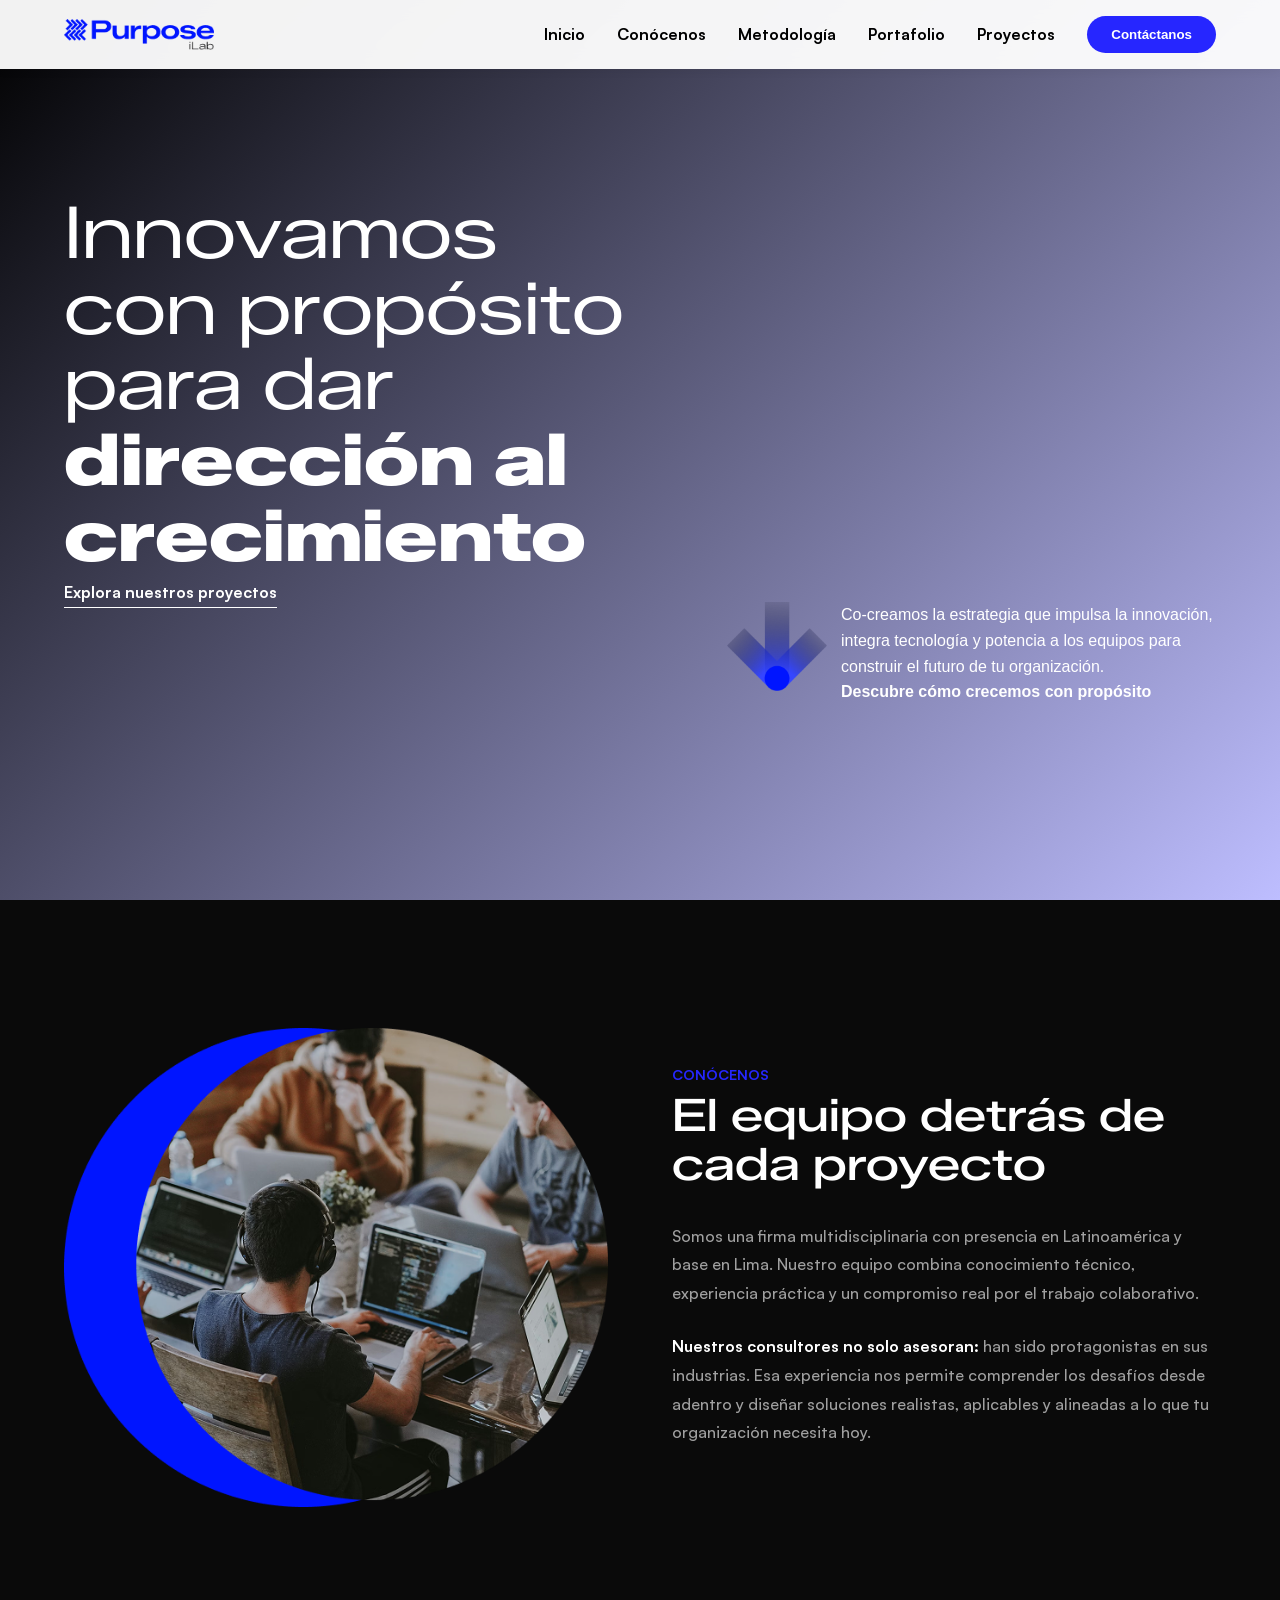
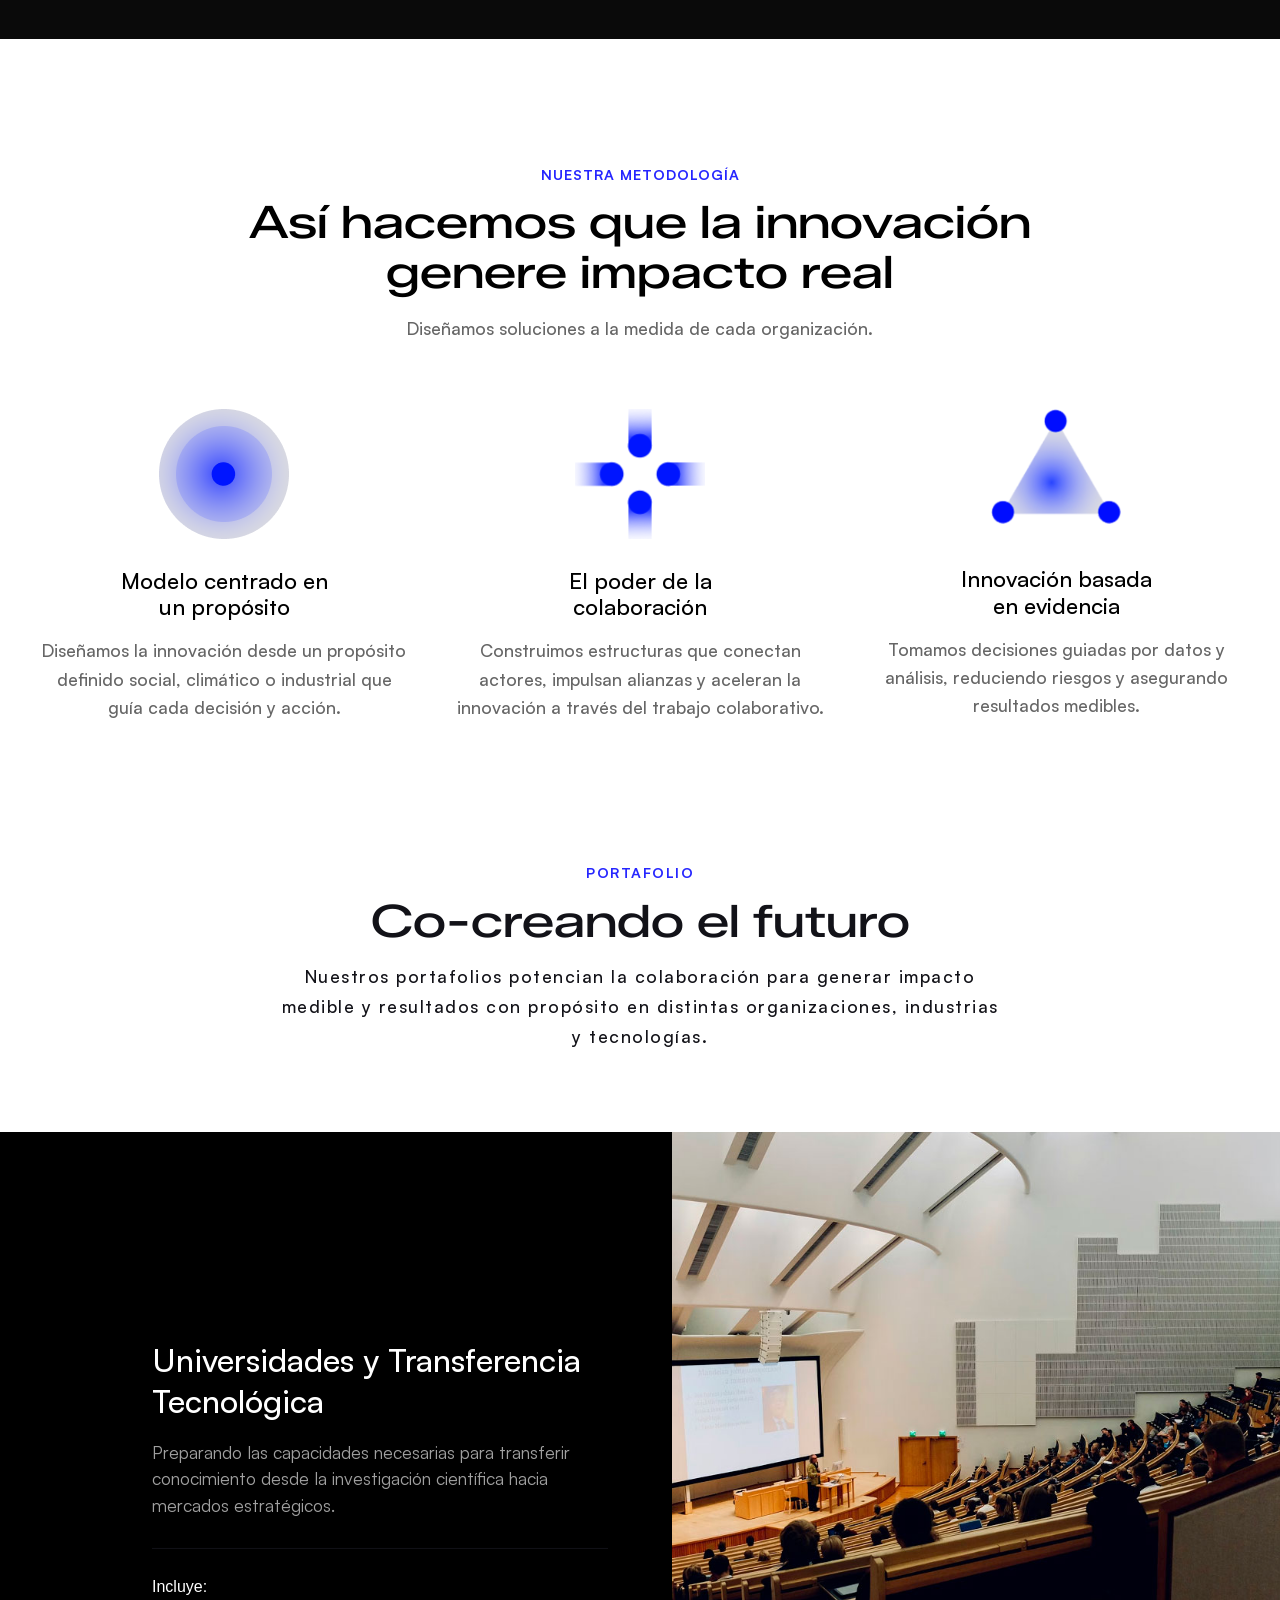
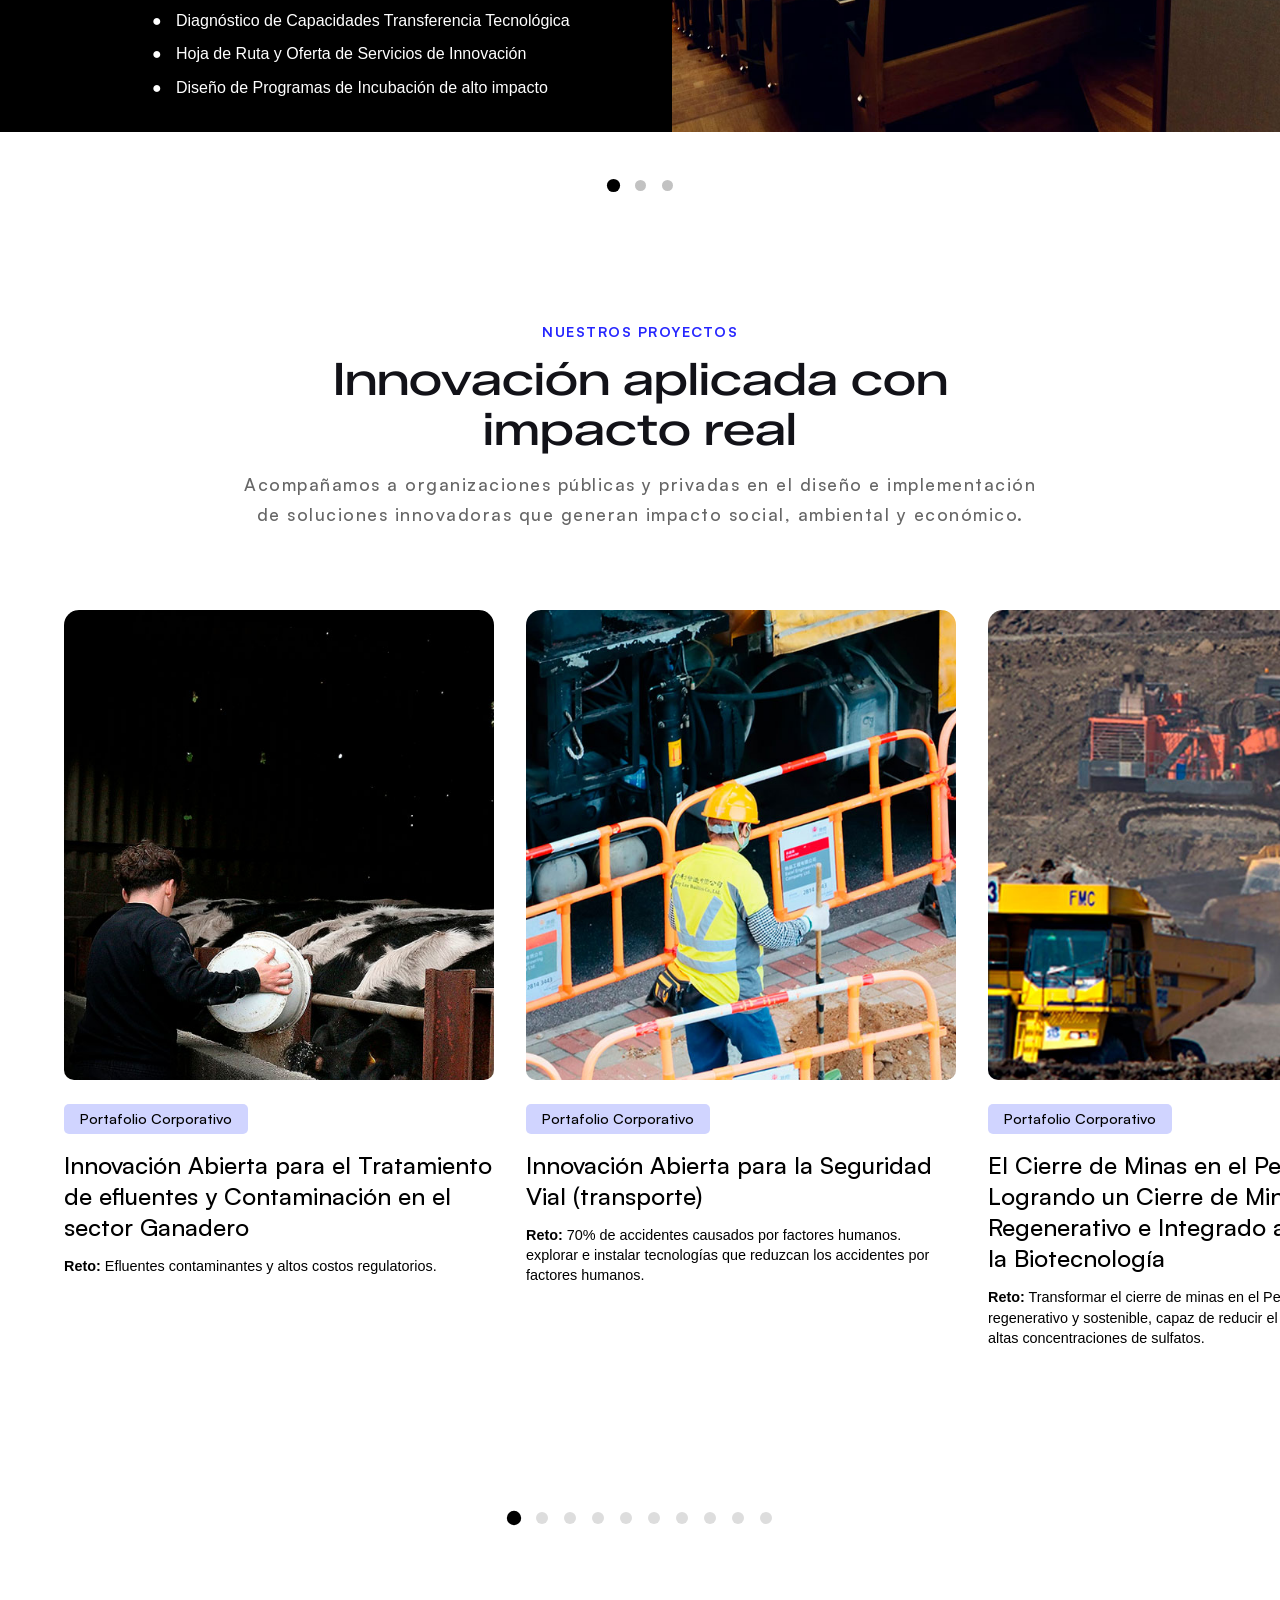
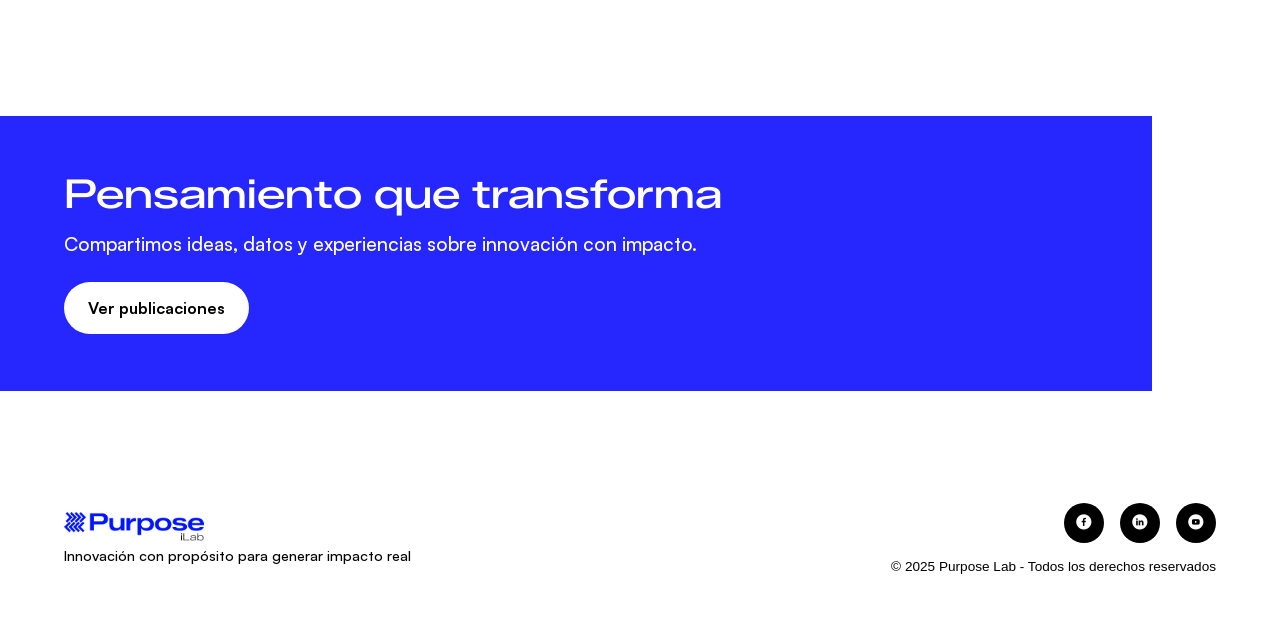
==== index.html @ 2600cd54 "update móvil" ====
<!DOCTYPE html>
<html lang="es">
<head>
    <meta charset="UTF-8">
    <meta name="viewport" content="width=device-width, initial-scale=1.0">
    <title>Purpose - Innovación con propósito</title>
    <link rel="stylesheet" href="./css/style.css?v5">
</head>
<body>
    <!-- HEADER -->
    <header>
        <nav>
            <a href="#inicio" class="logo">
                <img src="./img/logo.png" alt="" width="100%">
            </a>
            <ul class="nav-links">
                <li><a href="#inicio">Inicio</a></li>
                <li><a href="#conocenos">Conócenos</a></li>
                <li><a href="#metodologia">Metodología</a></li>
                <li><a href="#portafolio">Portafolio</a></li>
                <li><a href="#proyectos">Proyectos</a></li>
                <li><button class="btn-contact" onclick="document.getElementById('contactanos').scrollIntoView({behavior: 'smooth'})">Contáctanos</button></li>
            </ul>
            <button class="mobile-menu-btn">☰</button>
        </nav>
    </header>

    <!-- HERO SECTION -->
    <section id="inicio">
        <video class="video-background" autoplay muted loop playsinline>
            <source src="./video/video-portada.mp4?v2" type="video/mp4">
        </video>
        <div class="video-overlay"></div>
        <div class="hero-content">
            <div class="box-titulo">
                <h1>
                    Innovamos <br> con propósito para dar
                    <strong>dirección al crecimiento</strong>                    
                </h1>
                <a href="#proyectos">Explora nuestros proyectos</a>                
            </div>
            <div class="box-bajada">
                <img src="./img/flecha-header.png" alt="" width="100%">
                <p>
                    Co-creamos la estrategia que impulsa la innovación, integra tecnología y potencia a los equipos para construir el futuro de tu organización. <b>Descubre cómo crecemos con propósito</b>
                </p>
            </div>
        </div>
    </section>

    <!-- CONOCENOS -->
    <section id="conocenos">
        <div class="section-content">
            <div class="team-section">
                <div class="team-image">
                    <img src="./img/bg-conocenos.png" alt="" width="100%">
                </div>
                <div class="team-text">
                    <h6>conócenos</h6>
                    <h2>El equipo detrás de cada proyecto</h2>
                    <p>
                        Somos una firma multidisciplinaria con presencia en Latinoamérica y base en Lima. Nuestro equipo combina conocimiento técnico, experiencia práctica y un compromiso real por el trabajo colaborativo.
                    </p>
                    <p>
                        <span>Nuestros consultores no solo asesoran:</span> han sido protagonistas en sus industrias. Esa experiencia nos permite comprender los desafíos desde adentro y diseñar soluciones realistas, aplicables y alineadas a lo que tu organización necesita hoy.
                    </p>
                </div>
            </div>
        </div>
    </section>

    <!-- METODOLOGIA -->
    <section id="metodologia">
        <div class="section-content">
            <div class="metodologia-header">
                <p>NUESTRA METODOLOGÍA</p>
                <h2>Así hacemos que la innovación<br>genere impacto real</h2>
                <p class="bajada" style="color: #666; max-width: 600px; margin: 1rem auto;">
                    Diseñamos soluciones a la medida de cada organización.
                </p>
            </div>
            <div class="metodologia-grid">
                <div class="metodologia-card">
                    <img src="./img/bg-metodologia-1.png" alt="" width="100%">
                    <h3>Modelo centrado en<br>un propósito</h3>
                    <p>Diseñamos la innovación desde un propósito definido social, climático o industrial que guía cada decisión y acción.</p>
                </div>
                <div class="metodologia-card">
                    <img src="./img/bg-metodologia-2.png" alt="" width="100%">
                    <h3>El poder de la<br>colaboración</h3>
                    <p>Construimos estructuras que conectan actores, impulsan alianzas y aceleran la innovación a través del trabajo colaborativo.</p>
                </div>
                <div class="metodologia-card">
                    <img src="./img/bg-metodologia-3.png?v2" alt="" width="100%" style="margin-bottom: 37px;">
                    <h3>Innovación basada<br>en evidencia</h3>
                    <p>Tomamos decisiones guiadas por datos y análisis, reduciendo riesgos y asegurando resultados medibles.</p>
                </div>
            </div>
        </div>
    </section>

    <!-- PORTAFOLIO -->
    <section id="portafolio">
        <div class="portafolio-header">
                <p>PORTAFOLIO</p>
                <h2>Co-creando el futuro</h2>
                <p style="max-width: 730px; margin: 1rem auto;" class="bajada-portafolio">
                    Nuestros portafolios potencian la colaboración para generar impacto medible y resultados con propósito en distintas organizaciones, industrias y tecnologías.
                </p>
            </div>
        <div class="section-content section-content-portafolio">            
            <div class="slider-container">
                <div class="slider-wrapper" id="portfolioSlider">
                    <!-- Slides will be generated by JavaScript -->
                </div>                
            </div>            
        </div>
        <div class="portfolio-bullets" id="portfolioBullets">
            <!-- Bullets will be generated by JavaScript -->
        </div>
    </section>

    <!-- PROYECTOS -->
    <section id="proyectos">
        <div class="section-content">
            <div class="proyectos-header">
                <p>NUESTROS PROYECTOS</p>
                <h2>Innovación aplicada con<br>impacto real</h2>
                <p style="color: #666; max-width: 800px; margin: 1rem auto;" class="bajada-proyectos">
                    Acompañamos a organizaciones públicas y privadas en el diseño e implementación de soluciones innovadoras que generan impacto social, ambiental y económico.
                </p>
            </div>
            <div class="proyectos-scroll-container">
                <div class="proyectos-wrapper" id="proyectosWrapper">
                    <div class="proyectos-track" id="proyectosTrack">
                        <!-- Projects will be generated by JavaScript -->
                    </div>
                </div>
                <div class="scroll-bullets" id="proyectosBullets">
                    <!-- Bullets will be generated by JavaScript -->
                </div>
            </div>
        </div>
    </section>

    <!-- PROJECT DETAIL -->
    <div class="project-detail" id="projectDetail">
        <header>
            <nav>
                <a href="#inicio" class="logo">
                    <img src="./img/logo.png" alt="" width="100%">
                </a>
                <ul class="nav-links">
                    <li><a href="#inicio">Inicio</a></li>
                    <li><a href="#conocenos">Conócenos</a></li>
                    <li><a href="#metodologia">Metodología</a></li>
                    <li><a href="#portafolio">Portafolio</a></li>
                    <li><a href="#proyectos">Proyectos</a></li>
                    <li><button class="btn-contact" onclick="document.getElementById('contactanos').scrollIntoView({behavior: 'smooth'})">Contáctanos</button></li>
                </ul>
                <button class="mobile-menu-btn">☰</button>
            </nav>
        </header>
        <button class="close-detail" onclick="closeProjectDetail()">×</button>
        <div class="project-detail-header"></div>
        <div class="project-detail-content">
            <div class="project-sidebar" id="projectSidebar">
                <!-- Sidebar content will be injected -->
            </div>
            <div class="project-main" id="projectMain">
                <!-- Main content will be injected -->
            </div>
        </div>
        <div class="related-projects">
            <div class="section-content">
                <h2>Explora más proyectos</h2>
                <div class="related-grid" id="relatedGrid">
                    <!-- Related projects will be generated -->
                </div>
            </div>
        </div>
        <section id="contactanos">
            <div class="cta-content">
                <div class="cta-text">
                    <h2>Pensamiento que transforma</h2>
                    <p>Compartimos ideas, datos y experiencias sobre innovación con impacto.</p>
                    <button class="btn-cta"><a href="https://medium.com/" target="_blank">Ver publicaciones</a></button>
                </div>
                <video src="./video/video-footer.mp4" width="100%" height="100%" autoplay muted loop></video>
            </div>
        </section>
        <footer>
            <div class="footer-content">
                <div>
                    <div class="footer-logo">
                        <img src="./img/logo.png" alt="" width="100%">
                    </div>
                    <p class="footer-text">Innovación con propósito para generar impacto real</p>
                </div>
                <div class="box-redes-footer">
                    <div class="social-links">
                        <div class="social-icon" id="facebook">f</div>
                        <div class="social-icon" id="linkedin">i</div>
                        <div class="social-icon" id="youtube">y</div>
                    </div>      
                    <p>
                        © 2025 Purpose Lab - Todos los derechos reservados
                    </p>
                </div>            
            </div>
        </footer>
    </div>

    <!-- CTA -->
    <section id="contactanos">
        <div class="cta-content">
            <div class="cta-text">
                <h2>Pensamiento que transforma</h2>
                <p>Compartimos ideas, datos y experiencias sobre innovación con impacto.</p>
                <button class="btn-cta"><a href="https://medium.com/" target="_blank">Ver publicaciones</a></button>
            </div>
            <video src="./video/video-footer.mp4" width="100%" height="100%" autoplay muted loop></video>
        </div>
    </section>

    <!-- FOOTER -->
    <footer>
        <div class="footer-content">
            <div>
                <div class="footer-logo">
                    <img src="./img/logo.png" alt="" width="100%">
                </div>
                <p class="footer-text">Innovación con propósito para generar impacto real</p>
            </div>
            <div class="box-redes-footer">
                <div class="social-links">
                    <div class="social-icon" id="facebook">f</div>
                    <div class="social-icon" id="linkedin">i</div>
                    <div class="social-icon" id="youtube">y</div>
                </div>      
                <p>
                    © 2025 Purpose Lab - Todos los derechos reservados
                </p>
            </div>            
        </div>
    </footer>

    <script src="js/main.js?v4"></script>
</body>
</html>
---- css/style.css ----
* {
            margin: 0;
            padding: 0;
            box-sizing: border-box;
            font-display: swap;
            font-style: normal;
            -webkit-font-smoothing: antialiased;
            -moz-osx-font-smoothing: grayscale;
        }

        :root {
            --primary-blue: #2626FF;
            --dark-bg: #0a0a0a;
            --text-white: #ffffff;
            --text-gray: #a0a0a0;
        }

@font-face {
    font-family: 'Icons Social Media 8';
    src: url('../fonts/IconsSocialMedia8.woff2') format('woff2'),
        url('../fonts/IconsSocialMedia8.woff') format('woff');
}

@font-face {
    font-family: 'Zalando Sans Expanded Regular';
    src: url('../fonts/ZalandoSansExpanded-Regular.woff2') format('woff2'),
        url('../fonts/ZalandoSansExpanded-Regular.woff') format('woff');
    font-weight: normal;
}

@font-face {
    font-family: 'Zalando Sans Expanded Medium';
    src: url('../fonts/ZalandoSansExpanded-Medium.woff2') format('woff2'),
        url('../fonts/ZalandoSansExpanded-Medium.woff') format('woff');
    font-weight: 500;
}

@font-face {
    font-family: 'Zalando Sans Expanded Black';
    src: url('../fonts/ZalandoSansExpanded-Black.woff2') format('woff2'),
        url('../fonts/ZalandoSansExpanded-Black.woff') format('woff');
    font-weight: 900;
    font-style: normal;
}

@font-face {
    font-family: 'Satoshi Regular';
    src: url('../fonts/Satoshi-Regular.woff2') format('woff2'),
        url('../fonts/Satoshi-Regular.woff') format('woff');
}

@font-face {
    font-family: 'Satoshi Medium';
    src: url('../fonts/Satoshi-Medium.woff2') format('woff2'),
        url('../fonts/Satoshi-Medium.woff') format('woff');
    font-weight: 500;
}

@font-face {
    font-family: 'Satoshi Bold';
    src: url('../fonts/Satoshi-Bold.woff2') format('woff2'),
        url('../fonts/Satoshi-Bold.woff') format('woff');
    font-weight: bold;
}

        body {
            font-family: -apple-system, BlinkMacSystemFont, 'Segoe UI', Roboto, Oxygen, Ubuntu, Cantarell, sans-serif;
            color: var(--text-white);
            overflow-x: hidden;
        }

        /* HEADER */
        header {
            position: fixed;
            top: 0;
            left: 0;
            right: 0;
            z-index: 1000;
            background: rgba(255, 255, 255, 0.95);
            backdrop-filter: blur(10px);
            padding: 1rem 5%;
            box-shadow: 0 2px 10px rgba(0,0,0,0.05);
        }

        nav {
            display: flex;
            justify-content: space-between;
            align-items: center;
            max-width: 1400px;
            margin: 0 auto;
        }

        .logo {
            display: flex;
            align-items: center;
            gap: 8px;
            font-size: 1.3rem;
            font-weight: 700;
            color: #000;
            text-decoration: none;
        }
            .logo img{
                max-width: 150px;
            }

        .logo-icon {
            width: 24px;
            height: 24px;
            background: var(--primary-blue);
            border-radius: 4px;
        }

        .nav-links {
            display: flex;
            gap: 2rem;
            list-style: none;
            align-items: center;
        }

        .nav-links a {
            color: #000;
            text-decoration: none;
            font: 1rem/1.2 'Satoshi Bold';
            transition: color 0.3s;
            cursor: pointer;
        }

        .nav-links a:hover {
            color: var(--primary-blue);
        }

        .btn-contact {
            background: var(--primary-blue);
            color: white;
            padding: 0.7rem 1.5rem;
            border-radius: 25px;
            border: none;
            font-weight: 600;
            cursor: pointer;
            transition: transform 0.2s;
        }

        .btn-contact:hover {
            transform: translateY(-2px);
        }

        /* HERO SECTION */
        #inicio {
            position: relative;
            height: 100vh;
            display: flex;
            align-items: center;
            justify-content: center;
            overflow: hidden;
        }

        .video-background {
            position: absolute;
            top: 0;
            left: 0;
            width: 100%;
            height: 100%;
            object-fit: cover;
            z-index: -1;
        }

        .video-overlay {
            position: absolute;
            top: 0;
            left: 0;
            width: 100%;
            height: 100%;
            background: linear-gradient(135deg, rgb(0 0 0) 0%, rgba(38, 38, 255, 0.3) 100%);
            z-index: 0;
        }

        .hero-content {
            box-sizing: border-box;
            position: relative;
            z-index: 1;
            max-width: 1400px;
            padding: 0;
            width: 100%;
        }

        .box-titulo{
            max-width: 700px;
        }

            .hero-content h1 {
                margin-bottom: 10px;
                font: 4.5rem/1.05 'Zalando Sans Expanded Regular';
            }
                .hero-content h1 strong{
                    display: block;
                    font-family: 'Zalando Sans Expanded Black';
                }
            .box-titulo a{
                border-bottom: 1px solid #fff;
                color: #fff;
                font: 1rem/1.2 'Satoshi Bold';
                padding-bottom: 5px;
                text-decoration: none;
            }
        .box-bajada{
            float: right;
            max-width: 500px;
            padding-top: 150px;
        }
            .box-bajada img{
                display: inline-block;
                margin: 0 10px;
                max-width: 100px;
                vertical-align: top;
            }
            .box-bajada p{
                display: inline-block;
                font-size: 1rem;
                max-width: 375px;
                line-height: 1.6;
                vertical-align: top;
            }
                .box-bajada p b{
                    display: block;
                    font-weight: 600;
                }

        .hero-content h1 strong {
            font-weight: 700;
        }

        .hero-subtitle {
            font-size: 1.1rem;
            color: rgba(255,255,255,0.9);
            max-width: 600px;
            line-height: 1.6;
        }

        /* CONOCENOS SECTION */
        #conocenos {
            background: var(--dark-bg);
            padding: 8rem 5%;
        }

        .section-content {
            max-width: 1200px;
            margin: 0 auto;
        }

        .team-section {
            display: grid;
            grid-template-columns: 1fr 1fr;
            gap: 4rem;
            align-items: center;
        }

        .team-image {
            position: relative;
        }

        .team-image img {
            width: 100%;
            border-radius: 20px;
            position: relative;
            z-index: 1;
        }

        .blue-circle {
            position: absolute;
            width: 200px;
            height: 200px;
            background: var(--primary-blue);
            border-radius: 50%;
            left: -50px;
            top: 50%;
            transform: translateY(-50%);
            z-index: 0;
        }

        .team-text h2 {
            font: 2.8rem/1.1 'Zalando Sans Expanded Medium';
            margin-bottom: 2rem;
        }

        .team-text p {
            color: var(--text-gray);
            font: 1rem/1.8 'Satoshi Medium';
            margin-bottom: 1.5rem;
        }

            .team-text p span{
                color: #fff;
                font-family: 'Satoshi Bold';
            }

        .team-text h6 {
            color: #2627ff;
            font: .9rem/1.1 'Satoshi Bold';
            margin-bottom: 0.5rem;
            text-transform: uppercase;
        }

        /* METODOLOGIA SECTION */
        #metodologia {
            background: #fff;
            padding: 8rem 0rem 9rem;
            color: #000;
        }

        .metodologia-header {
            text-align: center;
            margin-bottom: 4rem;
        }

        .metodologia-header p {
            font: .9rem/1.1 'Satoshi Bold';
            color: var(--primary-blue);
            margin-bottom: 1rem;
            letter-spacing: 1px;
        }

        .metodologia-header p.bajada{
            font: 1.1rem/1.8 'Satoshi Medium';
            letter-spacing: normal;
        }

        .metodologia-header h2 {
            font: 2.8rem/1.1 'Zalando Sans Expanded Medium';
            margin-bottom: 1rem;
        }

        .metodologia-grid {
            display: grid;
            grid-template-columns: repeat(3, 1fr);
            gap: 3rem;
            max-width: 1200px;
            margin: 0 auto;
        }

        .metodologia-card {
            text-align: center;
        }

        .metodologia-card img {
            max-width: 130px;
            margin: 0 auto 1.5rem;
        }

        .metodologia-icon {
            width: 80px;
            height: 80px;
            margin: 0 auto 1.5rem;
            background: var(--primary-blue);
            border-radius: 50%;
            display: flex;
            align-items: center;
            justify-content: center;
            opacity: 0.2;
        }

        .metodologia-card h3 {
            font: 1.4rem/1.2 'Satoshi Medium';
            margin-bottom: 1rem;
        }

        .metodologia-card p {
            color: #666;
            font: 1.1rem/1.6 'Satoshi Medium';
        }

        /* PORTAFOLIO SECTION */
        #portafolio {            
            padding: 0;
            padding-bottom: 5px;
            overflow: hidden;
        }

        .portafolio-header {
            background: #fff;
            text-align: center;
            padding-bottom: 4rem;
        }

        .portafolio-header p {
            font: .9rem / 1.1 'Satoshi Bold';
            text-transform: uppercase;
            color: var(--primary-blue);
            margin-bottom: 1rem;
                letter-spacing: 1.5px;
        }

        .portafolio-header h2 {
            color: rgba(18, 18, 24, 1);
            font: 2.8rem/1.1 'Zalando Sans Expanded Medium';
        }

        p.bajada-portafolio {
            color: rgba(18, 18, 24, 1);
            font: 1.1rem/1.7 'Satoshi Medium';
            text-transform: none;
        }

        .section-content-portafolio{
            background-color: #000;
            margin: 0 auto;
            max-width: inherit;
        }

        .slider-container {            
            position: relative;
            height: 600px;
            margin: 0 auto;
        }

        .slider-wrapper {
            position: relative;
            height: 100%;
            overflow: hidden;
        }

        .slide {
            position: absolute;
            top: 0;
            left: 0;
            width: 100%;
            height: 100%;
            display: grid;
            grid-template-columns: 1fr 1fr;
            gap: 4rem;
            align-items: center;
            transform: translateY(100%);
            opacity: 0;
            transition: transform 0.8s cubic-bezier(0.68, -0.55, 0.265, 1.55), opacity 0.8s ease;
            z-index: 1;
        }

        .slide.active {
            transform: translateY(0);
            opacity: 1;
            z-index: 3;
        }

        .slide.previous {
            transform: translateY(0);
            opacity: 1;
            z-index: 2;
        }

        .slide.exiting {
            transform: translateY(-100%);
            opacity: 0;
            z-index: 2;
        }

        .slide-text{
            transform: translate(0, 25%);
            padding-left: 25%;
        }

        .slide-text h3 {
            font: 1.2rem/1.3 'Satoshi Medium';
            font-size: 2rem;
            margin-bottom: 1rem;
        }

        .slide-text p {
            border-bottom: 1px solid rgba(18, 18, 24, 1);
            padding-bottom: 30px;
            color: var(--text-gray);
            font: 1.1rem/1.5 'Satoshi Regular';
            margin-bottom: 1.5rem;
        }

        .slide-text ul {
            list-style: none;
            padding-left: 0;
        }

        .slide-text li {
            color: #fff;
            line-height: 1.8;
            margin-bottom: 0.3rem;
            padding-left: 1.5rem;
            position: relative;
        }
            .slide-text li:nth-child(1) {
                padding: 0;
            }
            .slide-text li:nth-child(1):before {
                display: none;
            }

        .slide-text li:before {
            content: "●";
            position: absolute;
            left: 0;
            color: #fff;
        }

        .slide-image {
            width: 100%;
            height: 100%;
            overflow: hidden;
        }

        .slide-image img {
            width: 100%;
            height: 100%;
            object-fit: cover;
        }

        .portfolio-bullets {
            display: flex;
            justify-content: center;
            gap: 1rem;
            margin-top: 3rem;
        }

        .portfolio-bullet,
        .bullet {
            width: 11px;
            height: 11px;
            border-radius: 50%;
            background: #c2c2c2;
            cursor: pointer;
            transition: all 0.3s;
            border: none;
            padding: 0;
        }

        .portfolio-bullet.active,
        .bullet.active {
            background: #000;
            transform: scale(1.2);
        }

        /* PROYECTOS SECTION */
        #proyectos {
            background: #fff;
            padding: 8rem 0;
            color: #000;
        }

        #proyectos .section-content {
            max-width: inherit;
            margin: 0 auto;
        }

        .proyectos-header {
            text-align: center;
            margin-bottom: 4rem;
        }

        .proyectos-header p {
            font: .9rem / 1.1 'Satoshi Bold';
            text-transform: uppercase;
            color: var(--primary-blue);
            font-weight: 600;
            margin-bottom: 1rem;
            letter-spacing: 1.5px;
        }

        .proyectos-header h2 {
            color: rgba(18, 18, 24, 1);
            font: 2.8rem / 1.1 'Zalando Sans Expanded Medium';
            margin-bottom: 1rem;
        }

        p.bajada-proyectos {
            color: rgba(18, 18, 24, 1);
            font: 1.1rem / 1.7 'Satoshi Medium';
            text-transform: none;
        }

        .proyectos-scroll-container {
            position: relative;
            /*max-width: 1400px;*/
            margin: 0 auto;
        }

        .proyectos-wrapper {
            overflow-x: auto;
            overflow-y: hidden;
            scroll-behavior: smooth;
            scrollbar-width: none;
            -ms-overflow-style: none;
        }

        .proyectos-wrapper::-webkit-scrollbar {
            display: none;
        }

        .proyectos-track {
            display: flex;
            gap: 2rem;
            padding: 1rem 0;
            padding-left: 5%;
        }

        .proyecto-card {
            flex: 0 0 430px;
            cursor: pointer;
            border-radius: 15px;
            overflow: hidden;
            transition: transform 0.3s;
        }

        .proyecto-card:hover {
            /*transform: translateY(-10px);*/
        }

        .proyecto-image {
            border-radius: 10px;
            width: 100%;
            height: 470px;
            overflow: hidden;
        }

        .proyecto-image img {
            width: 100%;
            height: 100%;
            object-fit: cover;
        }

        .proyecto-info {
            padding: 1.5rem 0;
        }

        .proyecto-tag {
            display: inline-block;
            background: #D0D4FF;
            color: #000;
            padding: 0.4rem 1rem;
            border-radius: 5px;
            font: .9rem / 1.2 'Satoshi Medium';
            margin-bottom: 1rem;
        }

        .proyecto-info h3 {
            color: #000;
            font: 1.5rem / 1.3 'Satoshi Medium';
            margin-bottom: 0.8rem;
        }

        .proyecto-reto {
            font-size: 0.9rem;
            color: #000;
            line-height: 1.4;
        }

        .scroll-bullets {
            display: flex;
            justify-content: center;
            gap: 1rem;
            margin-top: 2rem;
        }

        .bullet {
            width: 12px;
            height: 12px;
            border-radius: 50%;
            background: #ddd;
            cursor: pointer;
            transition: all 0.3s;
        }

        .bullet.active {
            /*background: var(--primary-blue);
            transform: scale(1.3);*/
        }

        /* PROJECT DETAIL VIEW */
        .project-detail {
            display: none;
            position: fixed;
            top: 0;
            left: 0;
            right: 0;
            bottom: 0;
            background: #fff;
            z-index: 2000;
            overflow-y: auto;
        }

        .project-detail.active {
            display: block;
        }

        .project-detail-header {
            padding: 5rem 5% 3rem;            
        }

        .close-detail {
            position: fixed;
            top: 100px;
            right: 5%;
            width: 40px;
            height: 40px;
            background: var(--primary-blue);
            color: white;
            border: none;
            border-radius: 50%;
            cursor: pointer;
            font-size: 1.5rem;
            display: flex;
            align-items: center;
            justify-content: center;
            z-index: 100;
        }

        .project-detail-content {
            border-bottom: 1px solid #c2c2c2;
            max-width: 1200px;
            margin: 0 auto;
            padding: 4rem 5%;
            display: grid;
            grid-template-columns: 300px 1fr;
            gap: 4rem;
            color: #000;
        }

        .project-sidebar {
            position: sticky;
            top: 120px;
            align-self: start;
        }

        .project-sidebar h1 {
            font: 1.5rem / 1.5 'Satoshi Medium';
            margin-bottom: 1.5rem;
        }

        .project-main {
            padding-top: 0;
        }

        .project-main h3 {
            font: 1.2rem / 1.5 'Satoshi Medium';
            margin: 2rem 0 1rem;
        }

            .project-main h3 strong {
                font-family: 'Satoshi Bold';
            }

        .project-main img {
            width: 100%;
            border-radius: 15px;
            margin: 2rem 0;
        }

        .project-main p {
            line-height: 1.8;
            color: #333;
            margin-bottom: 1.5rem;
        }

        /* RELATED PROJECTS */
        .related-projects {           
            padding: 6rem 5%;
        }

        .related-projects h2 {
            font-size: 2.5rem;
            margin-bottom: 3rem;
            color: #000;
        }

        .related-grid {
            display: grid;
            grid-template-columns: repeat(3, 1fr);
            gap: 2rem;
            max-width: 1400px;
        }

        /* CTA SECTION */
        #contactanos {
            padding: 4rem 0;
        }

        .cta-content {
            box-sizing: border-box;
            max-width: 90%;
            margin: 0;
            display: flex;
            justify-content: space-between;
            align-items: center;
            background: var(--primary-blue);
            padding: 0 0 0 5%;
        }

        .cta-text h2 {
            font: 2.5rem / 1.1 'Zalando Sans Expanded Medium';
            margin-bottom: 1rem;
        }

        .cta-text p {
            font: 1.2rem / 1.3 'Satoshi Medium';
        }

        .cta-content img{
            max-width: 300px;
            margin-right: -12%;
        }

        .cta-content video{
            border-radius: 150px;
            max-width: 300px;
            margin-right: -10%;
            height: 275px;
            width: 275px;
            object-fit: cover;
        }

        .btn-cta {
            background: white;
            color: #000;
            padding: 1rem 1.5rem;
            border-radius: 30px;
            border: none;
            font: 1rem / 1.3 'Satoshi Bold';
            cursor: pointer;
            transition: transform 0.2s;
            margin-top: 25px;
        }
            .btn-cta a{
                color: #000;
                text-decoration: none;
            }

        .btn-cta:hover {
            transform: scale(1.05);
        }

        /* FOOTER */
        footer {
            padding: 3rem 5%;
        }

        .footer-content {
            max-width: 1350px;
            margin: 0;
            display: flex;
            justify-content: space-between;
            align-items: center;
        }

        .footer-logo {
            display: flex;
            align-items: center;
            gap: 10px;
            font-size: 1.2rem;
            font-weight: 700;
        }

            .footer-logo img{
                max-width: 140px;
            }

        .footer-text {
            color: #000;
            font: .9rem/1.3 'Satoshi Medium';
            margin-top: 5px;
        }

        .box-redes-footer {
            display: flex;
            flex-direction: column;
            align-items: end;
            gap: 1rem;
        }
            .box-redes-footer p{
                color: #000;
                font-size: 0.85rem;
            }

        .social-links {
            display: flex;
            gap: 1rem;
        }

        .social-icon {
            width: 40px;
            height: 40px;
            background: #000;
            font: 1rem/1.1 'Icons Social Media 8';
            border-radius: 50%;
            display: flex;
            align-items: center;
            justify-content: center;
            cursor: pointer;
            transition: background 0.3s;
        }

        .social-icon:hover {
            background: var(--primary-blue);
        }

        /* MOBILE MENU */
        .mobile-menu-btn {
            display: none;
            background: none;
            border: none;
            font-size: 1.5rem;
            cursor: pointer;
            color: #000;
        }

        .nav-links.mobile-open {
            display: flex;
            flex-direction: column;
            position: absolute;
            top: 100%;
            left: 0;
            right: 0;
            background: white;
            padding: 2rem;
            box-shadow: 0 5px 20px rgba(0,0,0,0.1);
            gap: 1.5rem;
        }

        .nav-links.mobile-open .btn-contact {
            width: 100%;
        }

        @media (max-width: 768px){

            .hero-content{
                height: 70vh;
                padding: 0 5%;
                position: relative;
            }
                .box-bajada{
                    bottom: 0;
                    position: absolute;                    
                    right: 0;
                }
            .metodologia-grid{
                padding: 0 5%;
            }
            #contactanos .cta-content{
                padding: 0;
                max-width: 85%;
            }
                .cta-text{
                    /*order: 2;*/
                    padding-left: 20px;
                }
                .cta-content video{
                    margin-right: 0;
                }
            .footer-logo img{
                max-width: 160px;
                display: block;
                margin: 0 auto;
            }
            .box-redes-footer{
                align-items: center;
            }

            .nav-links {
                display: none;
            }

            .mobile-menu-btn {
                display: block;
            }

            .hero-content h1 {
                font-size: 2rem;
            }

            .proyecto-card {
                flex: 0 0 300px;
            }

            .footer-content {
                flex-direction: column;
                gap: 2rem;
                text-align: center;
            }

            #contactanos .cta-content video{
                margin-right: -17%;
            }

        }


        /* RESPONSIVE */
        @media (max-width: 1024px) {
            .hero-content h1 {
                font-size: 3rem;
            }

            .team-section {
                grid-template-columns: 1fr 1fr;
            }

            .slide {
                display: flex;
                flex-direction: column;
                gap: 0;
                align-items: stretch;
            }

            .slide-image {
                order: 1;
                width: 100%;
                height: 50vh;
                min-height: 400px;
            }

            .slide-text {
                order: 2;
                transform: none;
                padding: 2rem 5%;
                background: #000;
            }

            .hero-content{
                height: 65vh;
            }
                .box-bajada{
                    bottom: 0;
                    position: absolute;                    
                    right: 0;
                }

            .slider-container {
                height: 800px;
            }

            .slider-wrapper {
                height: 800px;
            }

            .metodologia-grid {
                grid-template-columns: 1fr;
            }

            .project-detail-content {
                grid-template-columns: 1fr;
            }

            .project-sidebar {
                position: relative;
                top: 0;
            }

            .related-grid {
                grid-template-columns: 1fr;
            }

            .cta-content {
                max-width: 88%;
                /*flex-direction: column;
                gap: 2rem;
                text-align: center;*/
            }
                .cta-content video{
                    margin-right: -14%;
                }
        }    
        
        @media (max-width: 640px){
            .hero-content{
                height: 79vh;
                position: relative;
            }
            .hero-content .box-bajada{
                bottom: 0;
                padding: 0 10px;
                position: absolute;
            }
                .hero-content h1 {
                    font-size: 1.8rem;
                }
            #conocenos{
                padding: 8rem 5% 4rem;
            }
            .team-section{
                grid-template-columns: 1fr;
            }
            .team-text{
                text-align: center;
            }
                .team-text h2{
                    font-size: 2rem;
                }
            #metodologia{
                padding: 4rem 0rem 9rem;
            }   
                .metodologia-header h2{
                    font-size: 2rem;
                }
                #metodologia .section-content{
                    padding: 0 10px;
                }
                .metodologia-header p.bajada{
                    line-height: 1.5;
                }
            .portafolio-header{
                padding: 0 10px;
            }
            .portafolio-header h2{
                font-size: 2rem;
            }

            .section-content-portafolio{
                background-color: transparent;
                padding: 0 10px;
            }

            /* Slider de portafolio en móvil pequeño */
            .slider-container {
                height: 100vh;
            }

            .slider-wrapper {
                border-radius: 20px;
                height: 100%;
            }

            .slide-image {
                height: 300px;
                min-height: 300px;
            }

            .slide-text {
                border-bottom-left-radius: 20px;
                border-bottom-right-radius: 20px;
                padding: 1.5rem 5% 2rem;
            }

            .slide-text h3 {
                font-size: 1.5rem;
                margin-bottom: 1rem;
            }

            .slide-text p {
                font-size: 1rem;
                padding-bottom: 20px;
            }

            .slide-text li {
                font-size: 0.9rem;
            }

            #proyectos{
                padding: 8rem 0 11rem;
            }

            #contactanos{
                padding: 0 0 2rem;
                position: relative;
            }
                #contactanos .cta-content{
                    background: transparent;
                    box-sizing: border-box;
                    margin: 0 auto;
                    max-width: 100%;
                    padding: 0 0 40px;      
                }
                .cta-text h2{
                    font-size: 2rem;
                    padding: 0 5px;
                }
                .cta-content video{
                    order: 1;
                    margin: 0;
                    top: -23%;
                    z-index: 1;
                    width: 300px;
                    height: 300px;
                    max-width: inherit;
                    position: absolute;
                    left: 50%;
                    transform: translate(-50%);
                }
                .cta-content .cta-text{
                    order: 2;
                    background: var(--primary-blue);
                    padding: 200px 0 40px;
                    max-width: 100%;
                    text-align: center;
                }
            .footer-logo{
                display: block;
            }
                .footer-logo img {
                    max-width: 160px;
                }
                .footer-text{
                    font-size: 1rem;
                }
            .box-redes-footer{
                align-items: center;
            }
        }

        @media (max-height: 900px) {

            .hero-content{
                padding: 0 5%;
            }
            .box-bajada{
                padding-top: 0;
            }
        }

        /* SMOOTH SCROLL */
        html {
            scroll-behavior: smooth;
        }
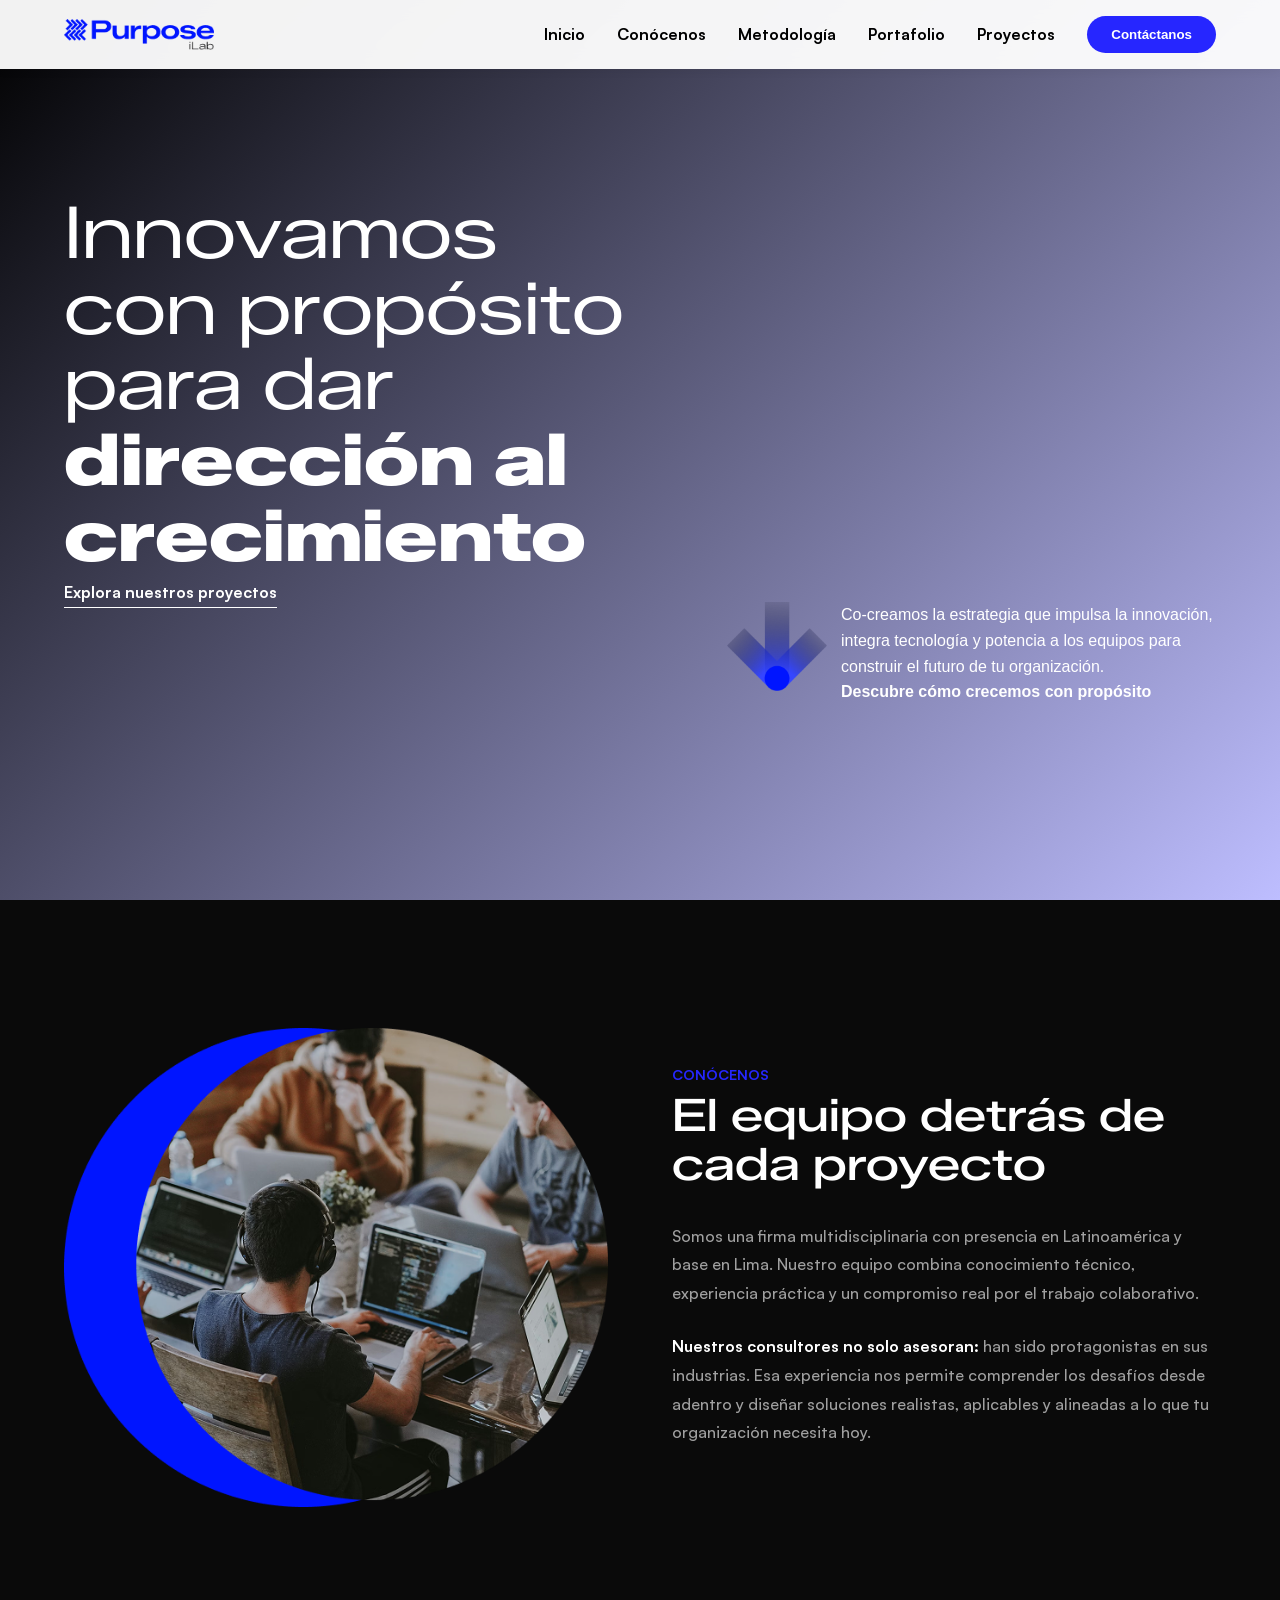
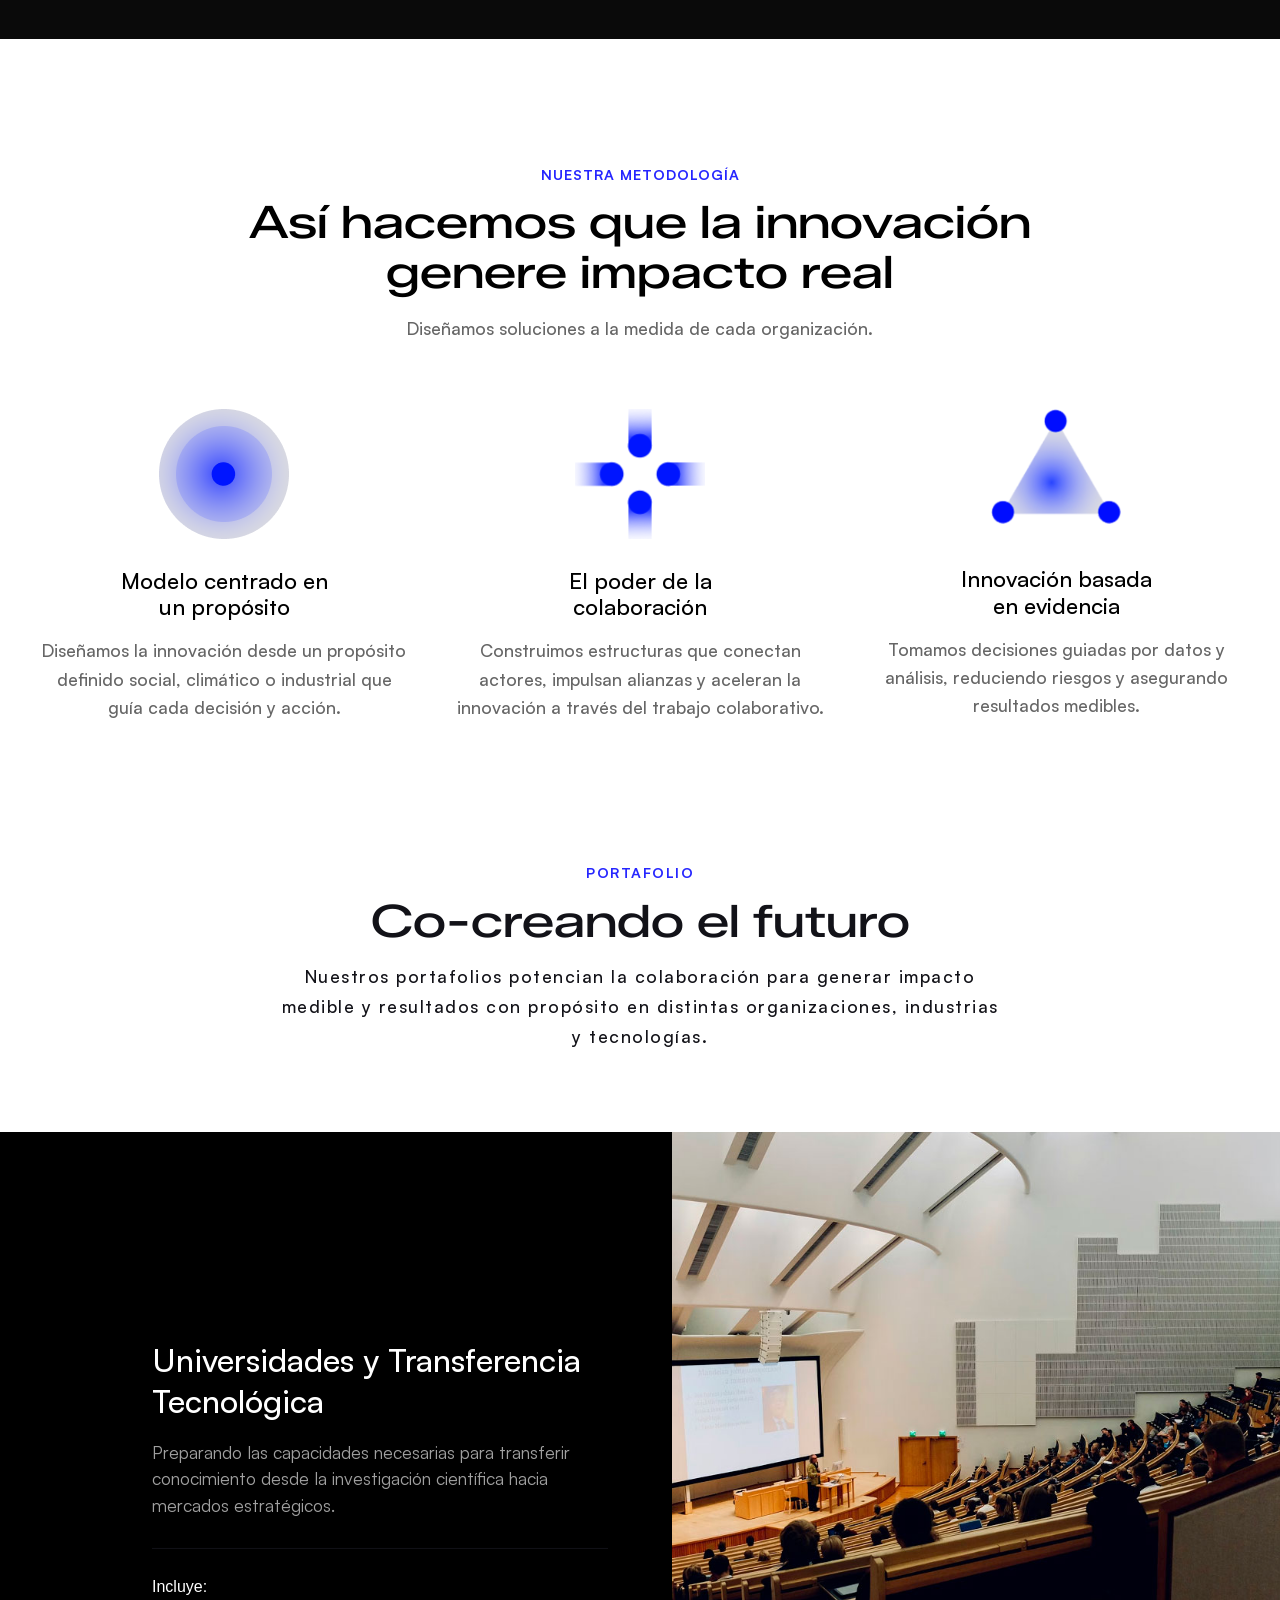
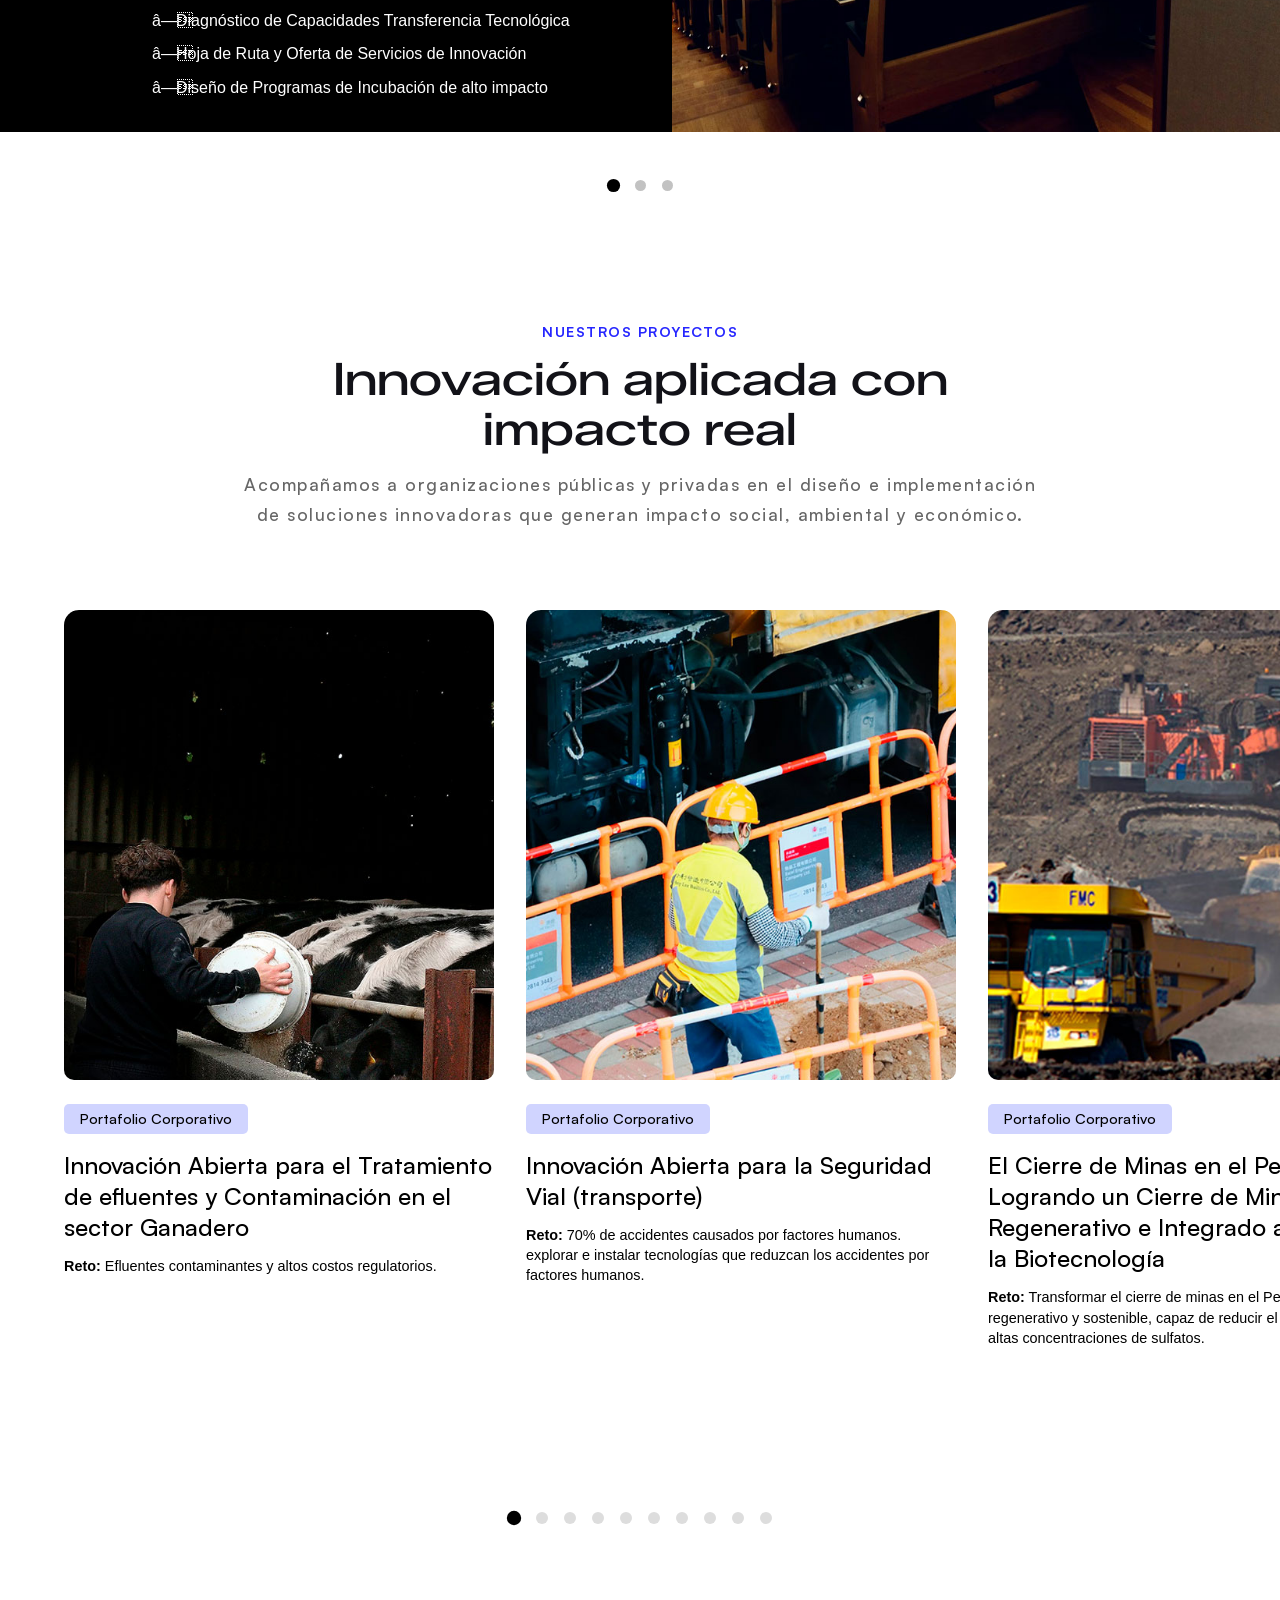
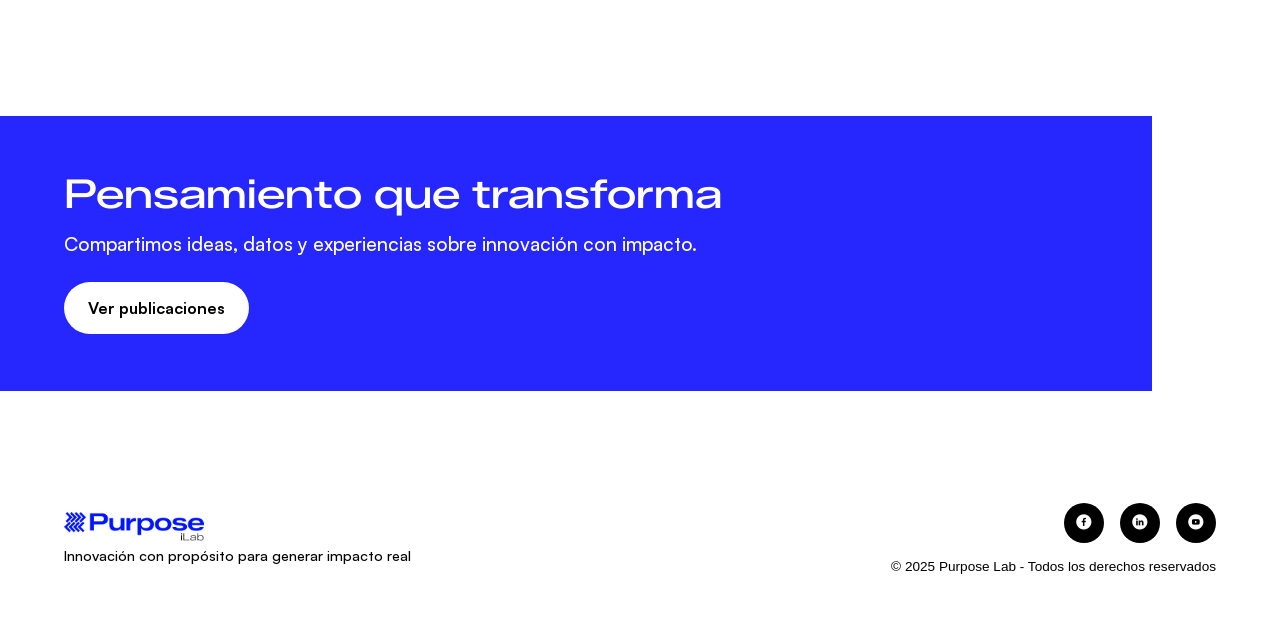
==== commit 880f557f: "cambio carrusel portafolio" ====
--- a/index.html
+++ b/index.html
@@ -4,7 +4,7 @@
     <meta charset="UTF-8">
     <meta name="viewport" content="width=device-width, initial-scale=1.0">
     <title>Purpose - Innovación con propósito</title>
-    <link rel="stylesheet" href="./css/style.css?v5">
+    <link rel="stylesheet" href="./css/style.css?v6">
 </head>
 <body>
     <!-- HEADER -->
@@ -245,6 +245,6 @@
         </div>
     </footer>
 
-    <script src="js/main.js?v4"></script>
+    <script src="js/main.js?v6"></script>
 </body>
 </html>
--- a/css/style.css
+++ b/css/style.css
@@ -428,26 +428,26 @@
             grid-template-columns: 1fr 1fr;
             gap: 4rem;
             align-items: center;
-            transform: translateY(100%);
+            transform: translateX(100%);
             opacity: 0;
-            transition: transform 0.8s cubic-bezier(0.68, -0.55, 0.265, 1.55), opacity 0.8s ease;
+            transition: transform 0.8s cubic-bezier(0.25, 0.46, 0.45, 0.94), opacity 0.8s ease;
             z-index: 1;
         }
 
         .slide.active {
-            transform: translateY(0);
+            transform: translateX(0);
             opacity: 1;
             z-index: 3;
         }
 
         .slide.previous {
-            transform: translateY(0);
+            transform: translateX(0);
             opacity: 1;
             z-index: 2;
         }
 
         .slide.exiting {
-            transform: translateY(-100%);
+            transform: translateX(-100%);
             opacity: 0;
             z-index: 2;
         }
@@ -491,7 +491,7 @@
             }
 
         .slide-text li:before {
-            content: "●";
+            content: "â—";
             position: absolute;
             left: 0;
             color: #fff;
@@ -1112,7 +1112,7 @@
                 padding: 0 10px;
             }
 
-            /* Slider de portafolio en móvil pequeño */
+            /* Slider de portafolio en mÃ³vil pequeÃ±o */
             .slider-container {
                 height: 100vh;
             }
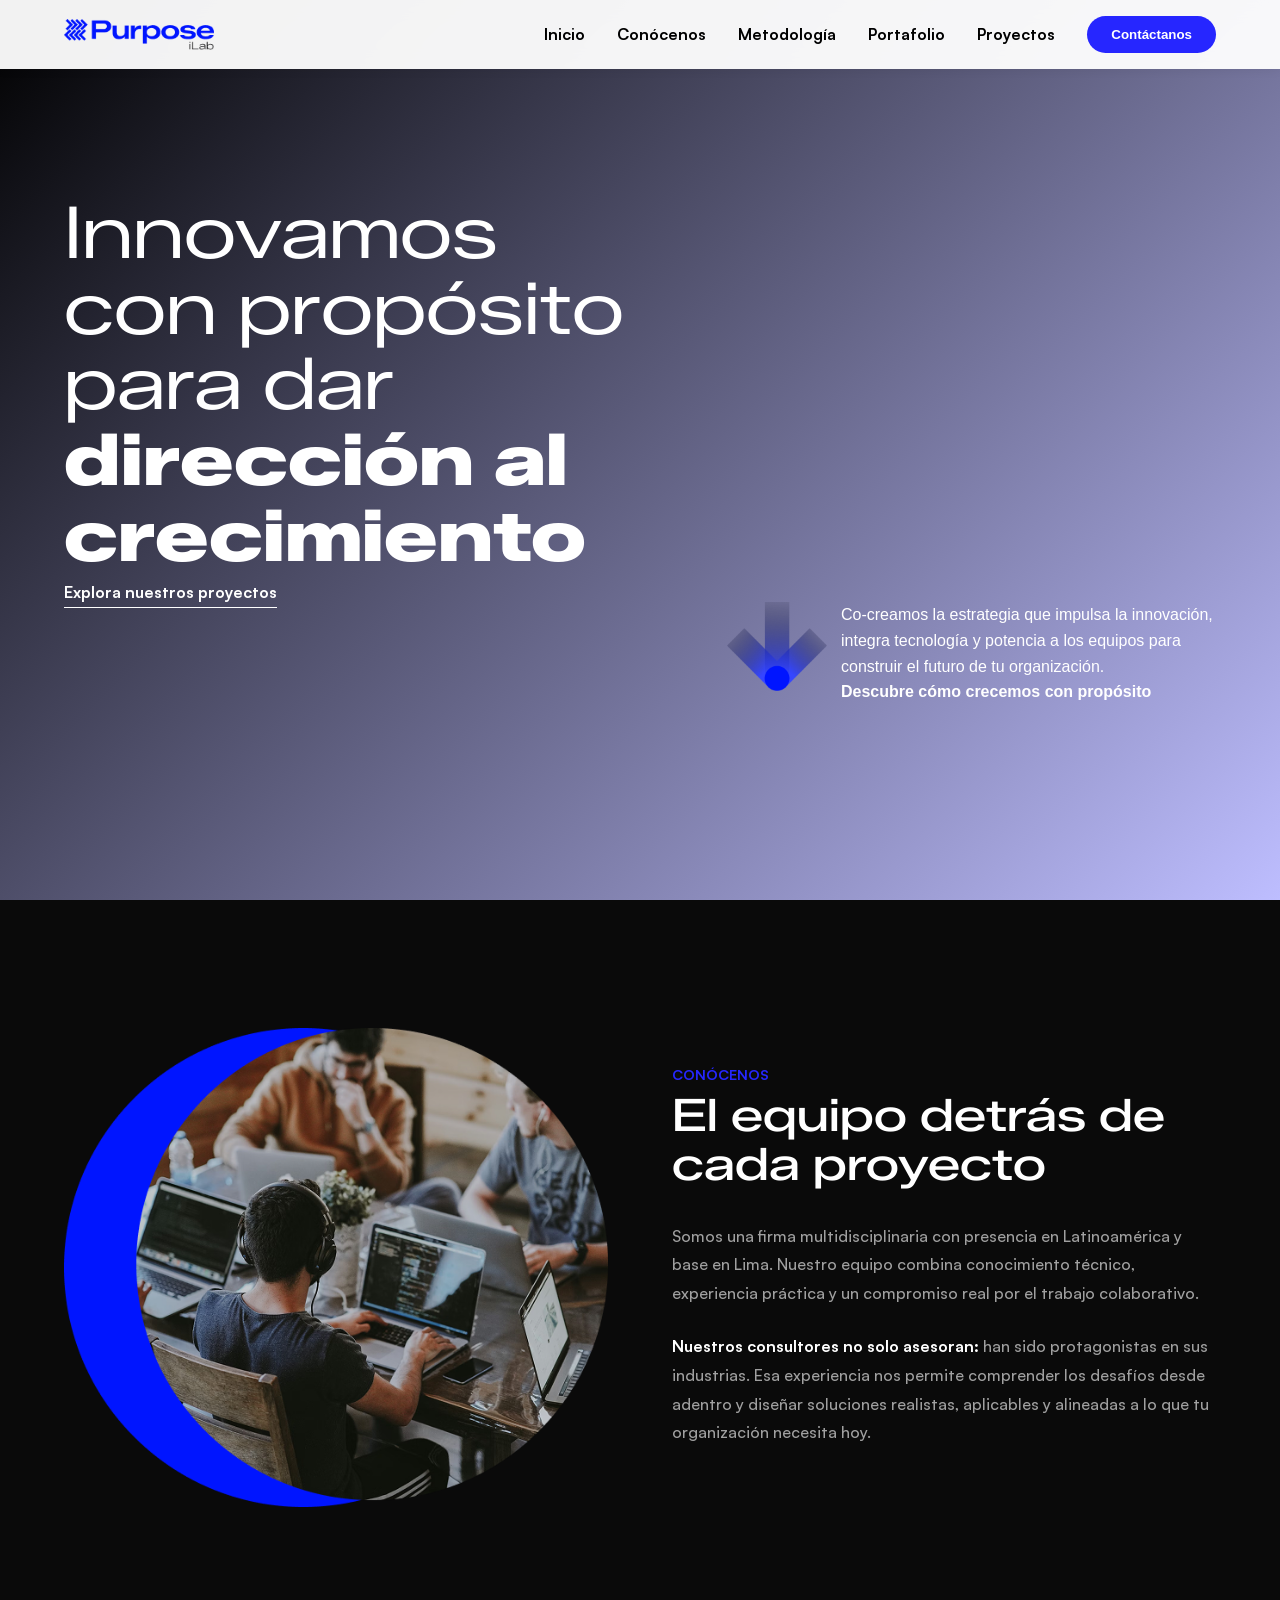
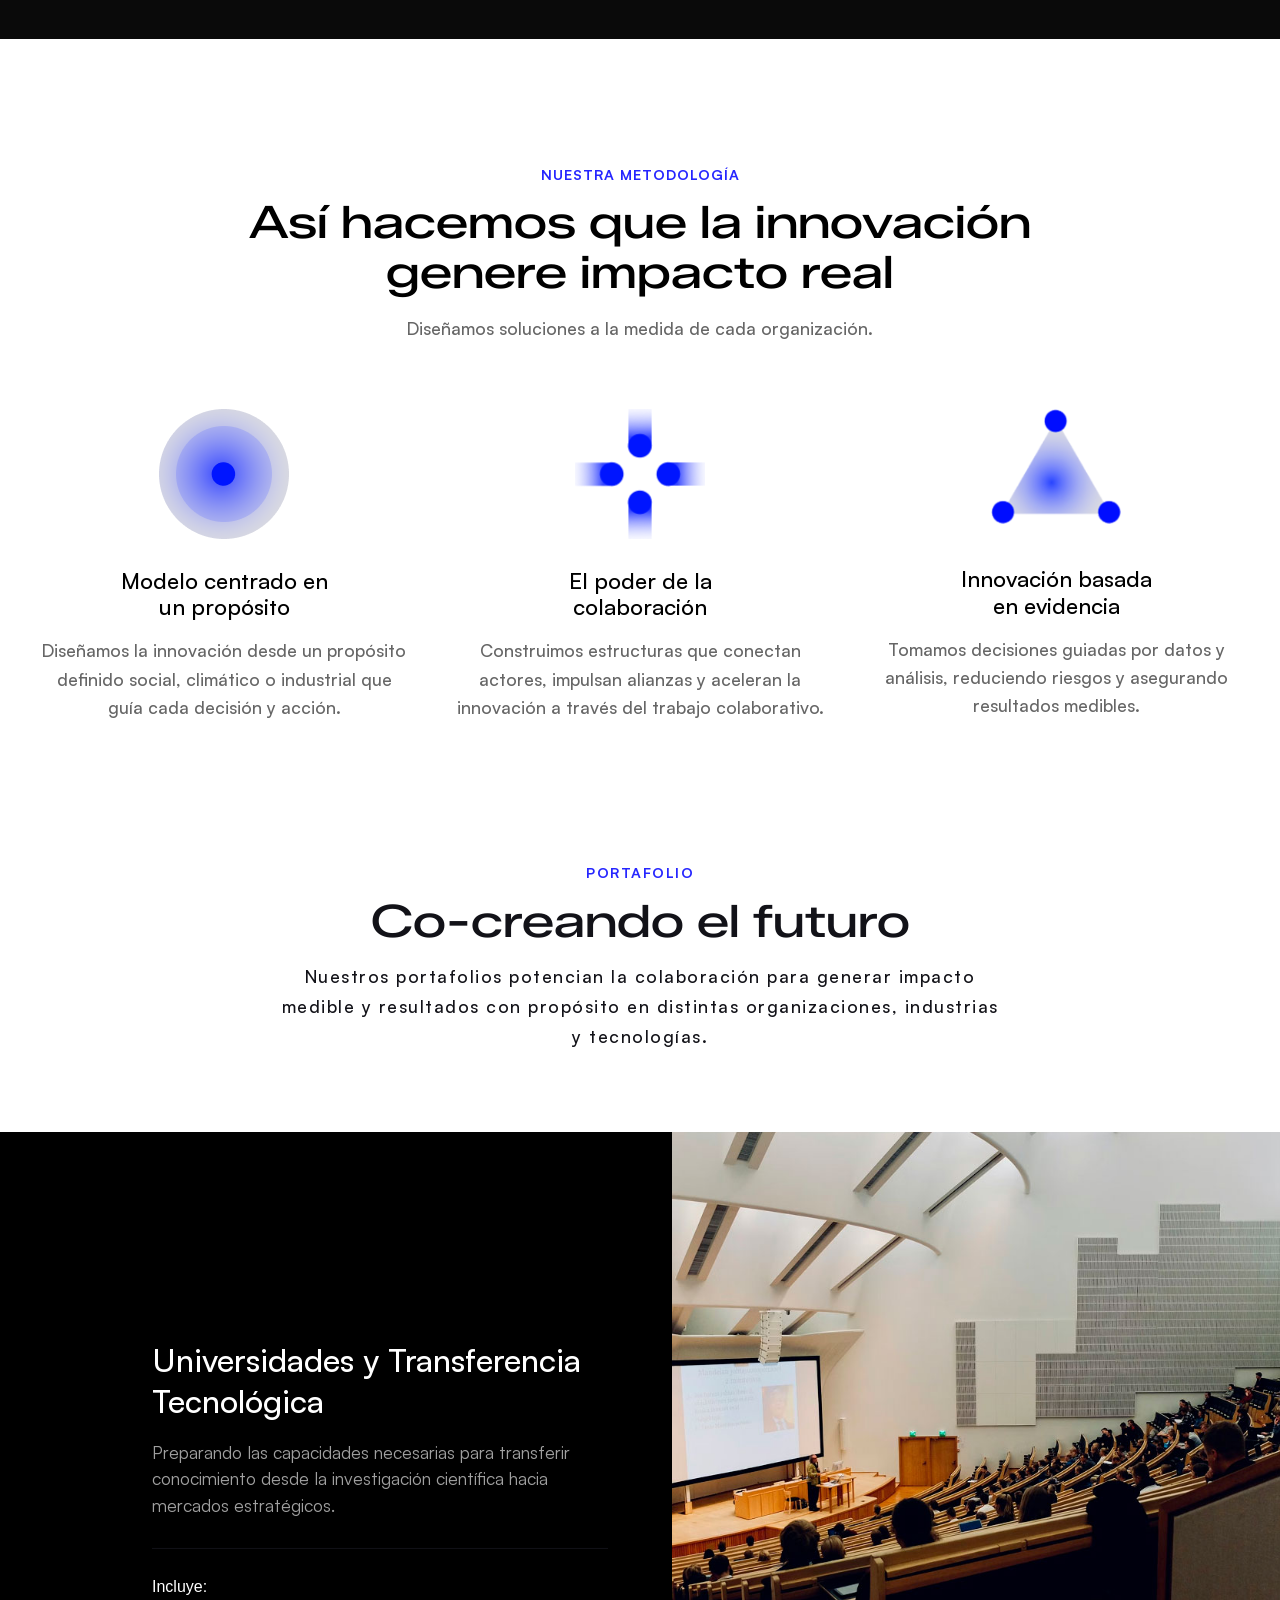
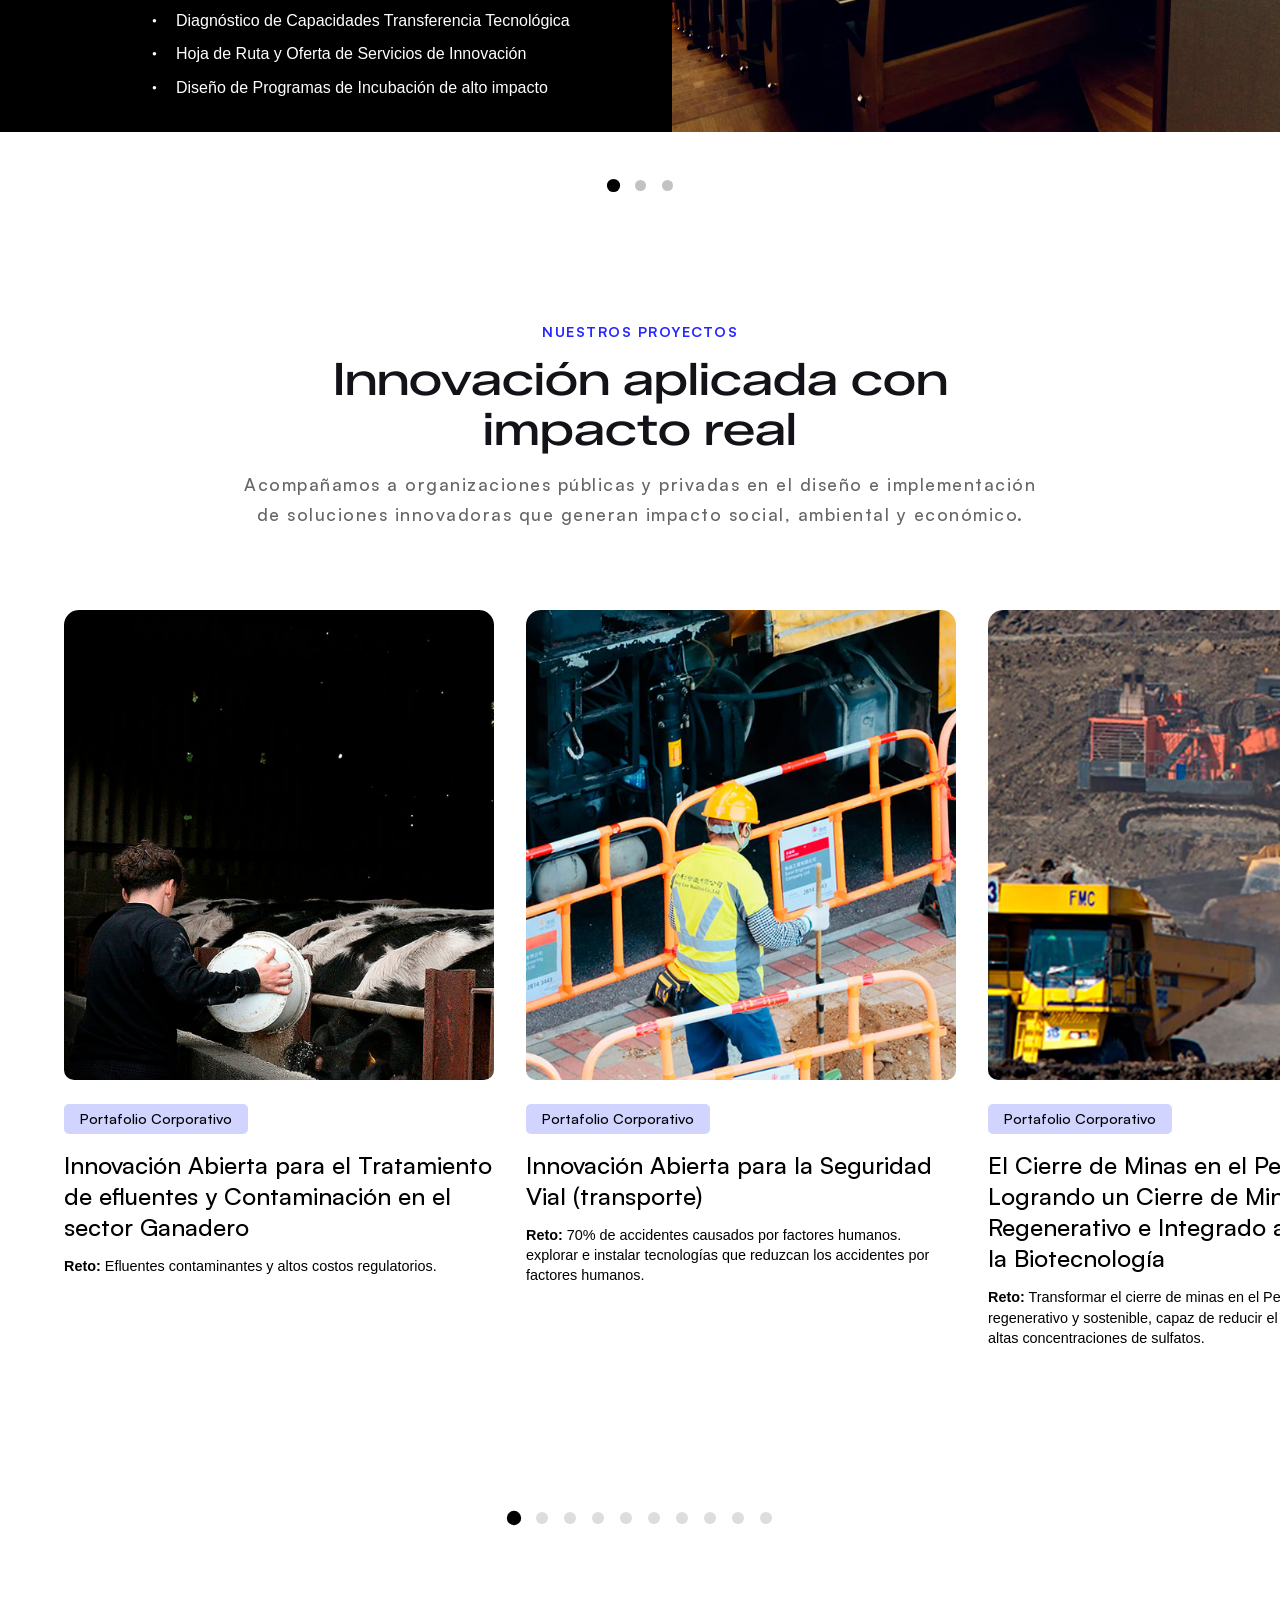
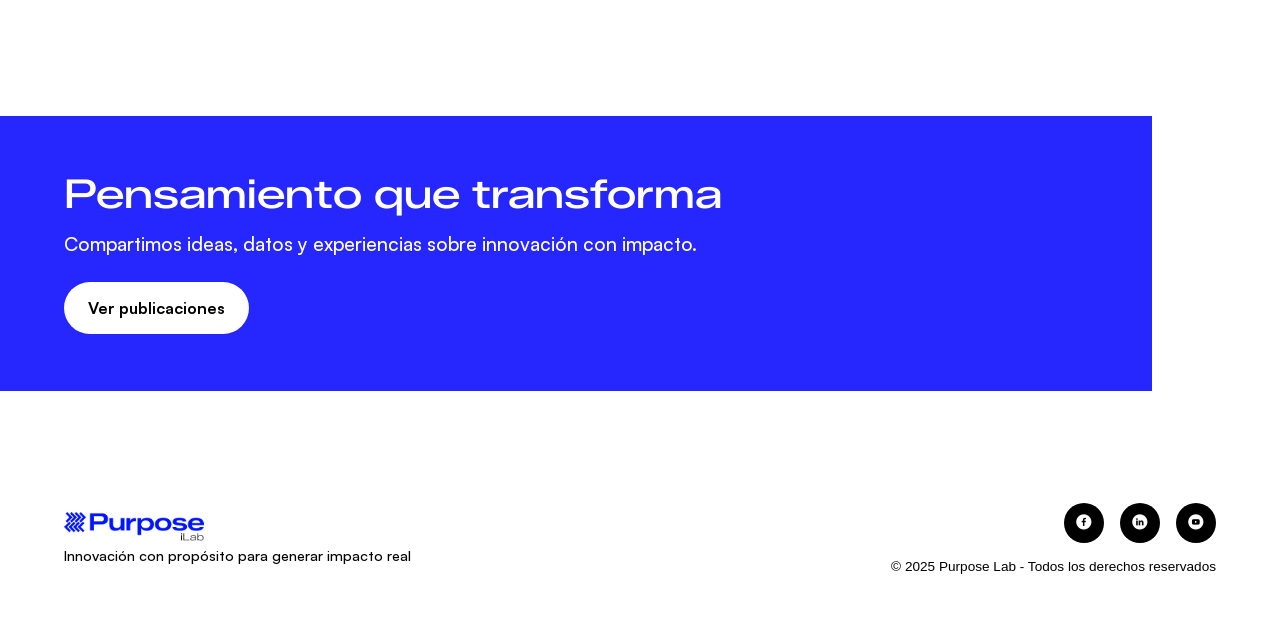
==== commit 542e55f3: "update slider" ====
--- a/index.html
+++ b/index.html
@@ -4,7 +4,7 @@
     <meta charset="UTF-8">
     <meta name="viewport" content="width=device-width, initial-scale=1.0">
     <title>Purpose - Innovación con propósito</title>
-    <link rel="stylesheet" href="./css/style.css?v6">
+    <link rel="stylesheet" href="./css/style.css?v7">
 </head>
 <body>
     <!-- HEADER -->
@@ -245,6 +245,6 @@
         </div>
     </footer>
 
-    <script src="js/main.js?v6"></script>
+    <script src="js/main.js?v7"></script>
 </body>
 </html>
--- a/css/style.css
+++ b/css/style.css
@@ -491,10 +491,12 @@
             }
 
         .slide-text li:before {
-            content: "â—";
+            content: "●";
             position: absolute;
             left: 0;
             color: #fff;
+            font-size: 0.5rem;
+            top: 25%;
         }
 
         .slide-image {
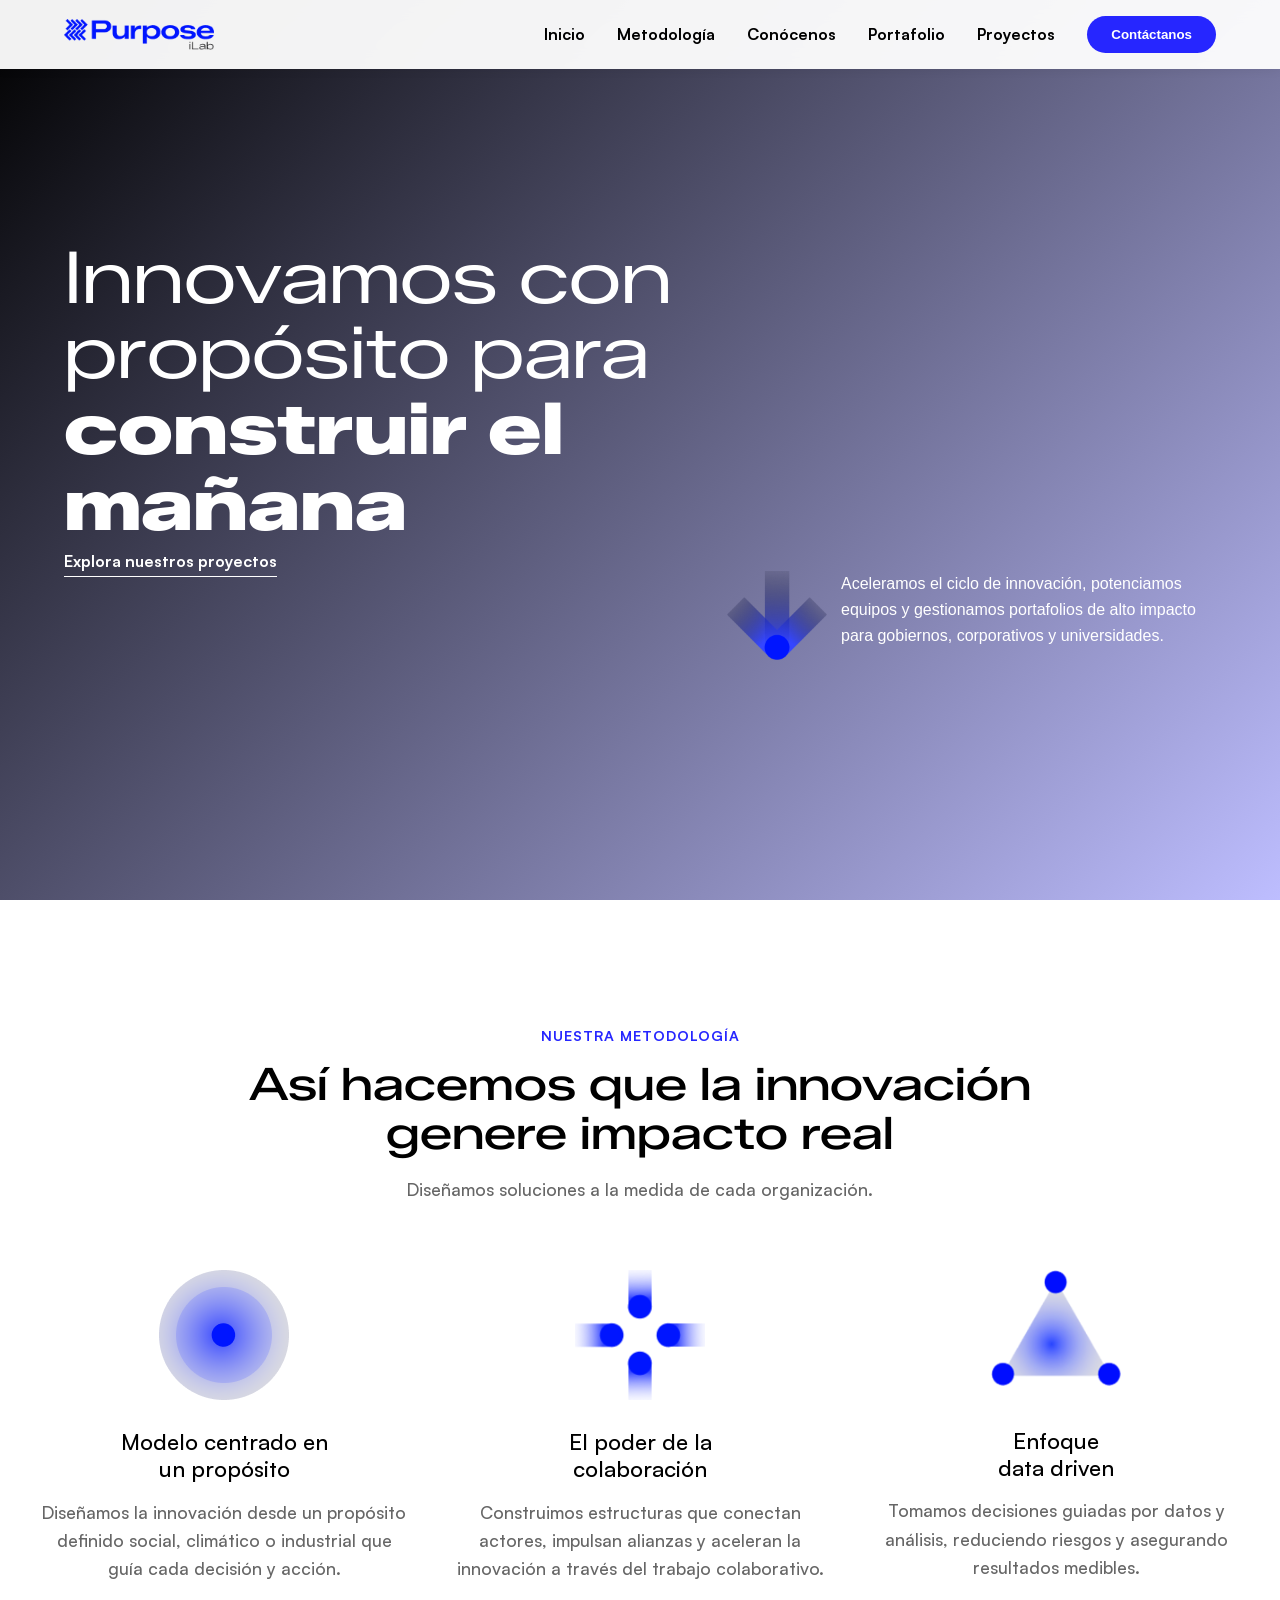
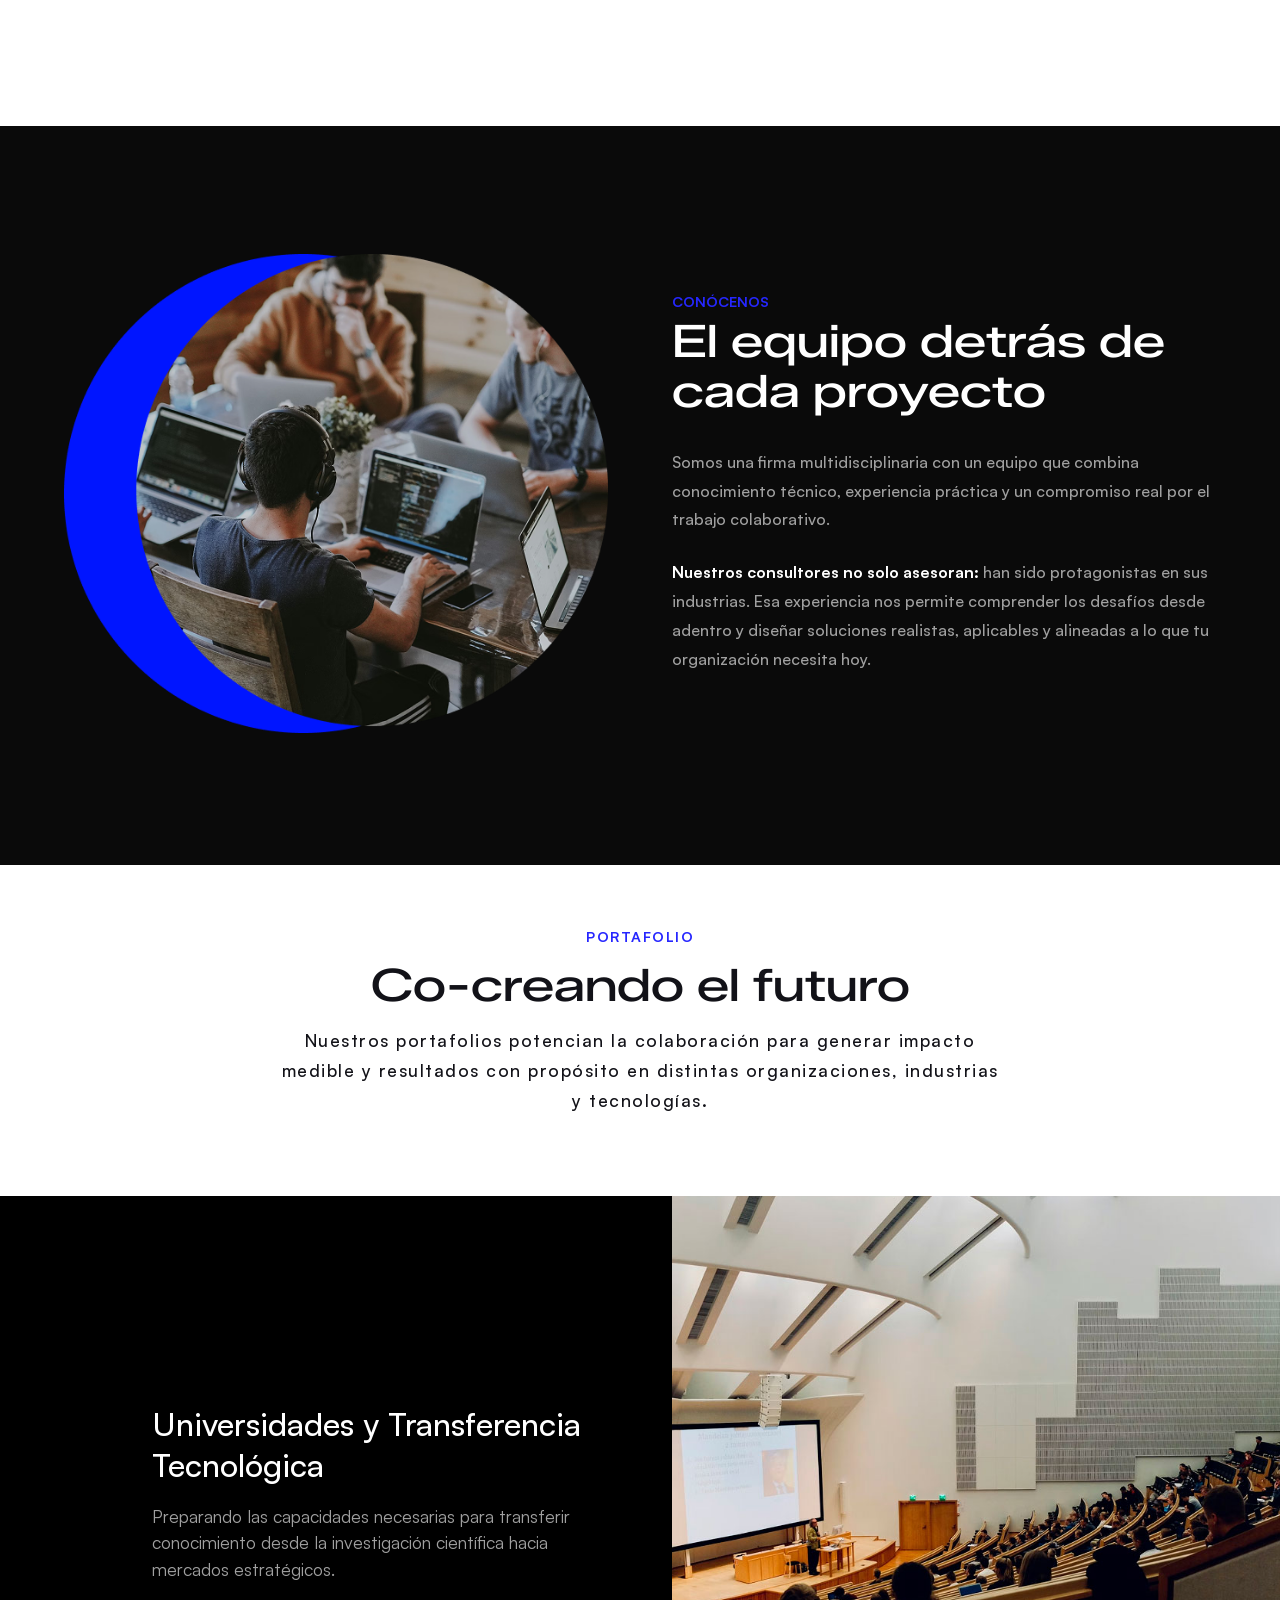
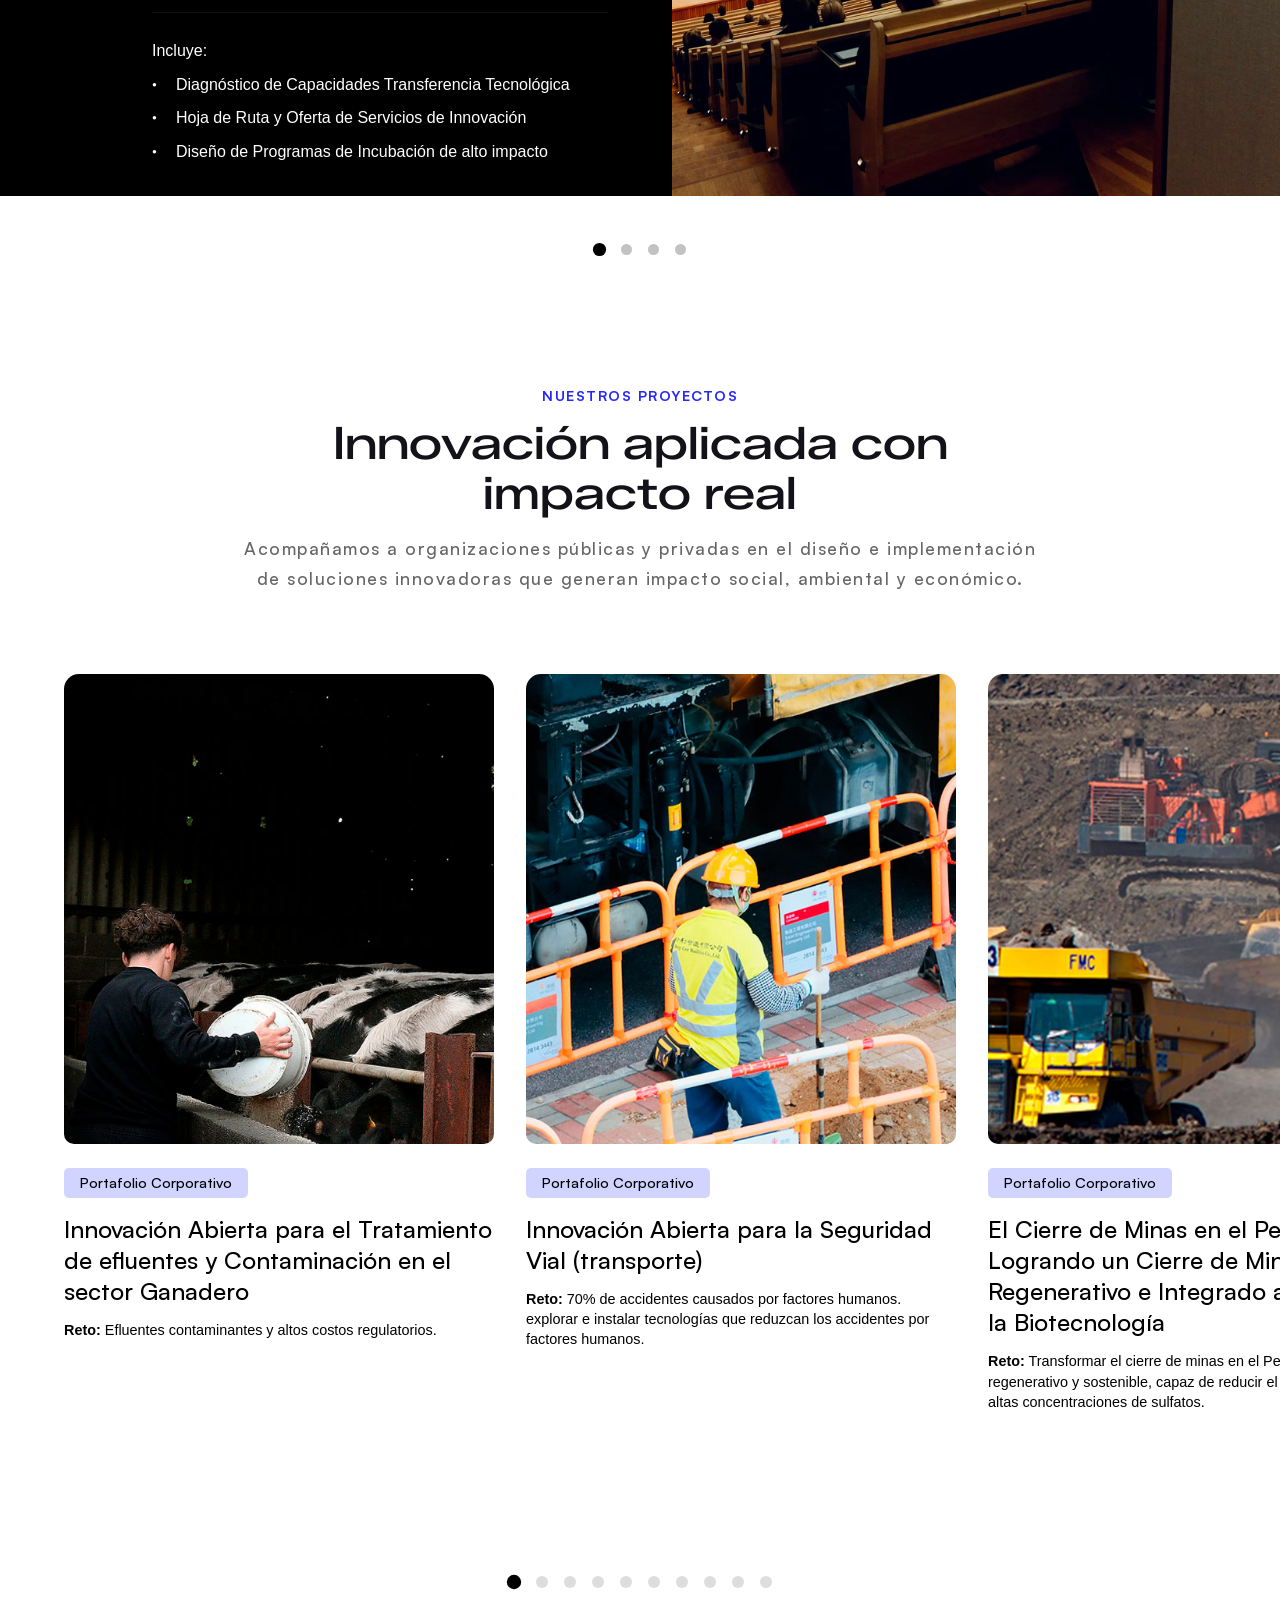
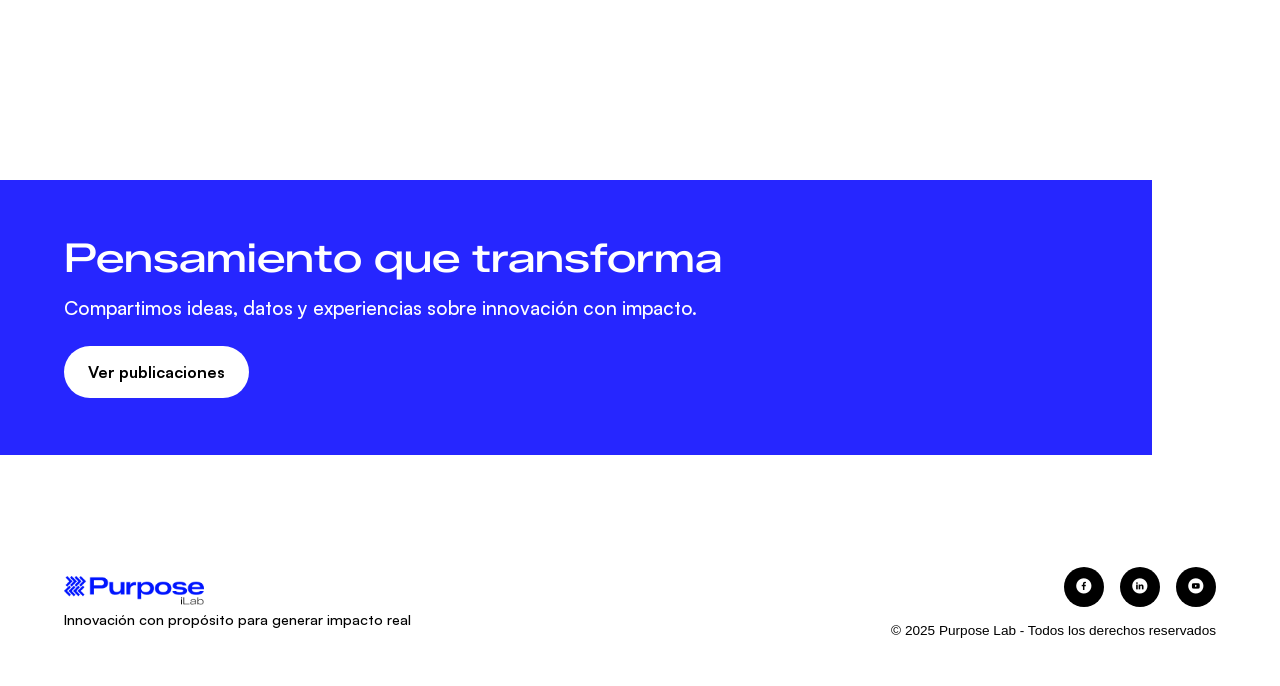
==== commit f5bb35f7: "update" ====
--- a/index.html
+++ b/index.html
@@ -15,8 +15,8 @@
             </a>
             <ul class="nav-links">
                 <li><a href="#inicio">Inicio</a></li>
-                <li><a href="#conocenos">Conócenos</a></li>
                 <li><a href="#metodologia">Metodología</a></li>
+                <li><a href="#conocenos">Conócenos</a></li>                
                 <li><a href="#portafolio">Portafolio</a></li>
                 <li><a href="#proyectos">Proyectos</a></li>
                 <li><button class="btn-contact" onclick="document.getElementById('contactanos').scrollIntoView({behavior: 'smooth'})">Contáctanos</button></li>
@@ -34,37 +34,16 @@
         <div class="hero-content">
             <div class="box-titulo">
                 <h1>
-                    Innovamos <br> con propósito para dar
-                    <strong>dirección al crecimiento</strong>                    
+                    Innovamos con <br> propósito para
+                    <strong> construir el mañana</strong>                    
                 </h1>
                 <a href="#proyectos">Explora nuestros proyectos</a>                
             </div>
             <div class="box-bajada">
                 <img src="./img/flecha-header.png" alt="" width="100%">
                 <p>
-                    Co-creamos la estrategia que impulsa la innovación, integra tecnología y potencia a los equipos para construir el futuro de tu organización. <b>Descubre cómo crecemos con propósito</b>
-                </p>
-            </div>
-        </div>
-    </section>
-
-    <!-- CONOCENOS -->
-    <section id="conocenos">
-        <div class="section-content">
-            <div class="team-section">
-                <div class="team-image">
-                    <img src="./img/bg-conocenos.png" alt="" width="100%">
-                </div>
-                <div class="team-text">
-                    <h6>conócenos</h6>
-                    <h2>El equipo detrás de cada proyecto</h2>
-                    <p>
-                        Somos una firma multidisciplinaria con presencia en Latinoamérica y base en Lima. Nuestro equipo combina conocimiento técnico, experiencia práctica y un compromiso real por el trabajo colaborativo.
-                    </p>
-                    <p>
-                        <span>Nuestros consultores no solo asesoran:</span> han sido protagonistas en sus industrias. Esa experiencia nos permite comprender los desafíos desde adentro y diseñar soluciones realistas, aplicables y alineadas a lo que tu organización necesita hoy.
-                    </p>
-                </div>
+                    Aceleramos el ciclo de innovación, potenciamos equipos y gestionamos portafolios de alto impacto para gobiernos, corporativos y universidades.
+                </p>
             </div>
         </div>
     </section>
@@ -92,12 +71,33 @@
                 </div>
                 <div class="metodologia-card">
                     <img src="./img/bg-metodologia-3.png?v2" alt="" width="100%" style="margin-bottom: 37px;">
-                    <h3>Innovación basada<br>en evidencia</h3>
+                    <h3>Enfoque<br>data driven</h3>
                     <p>Tomamos decisiones guiadas por datos y análisis, reduciendo riesgos y asegurando resultados medibles.</p>
                 </div>
             </div>
         </div>
     </section>
+
+    <!-- CONOCENOS -->
+    <section id="conocenos">
+        <div class="section-content">
+            <div class="team-section">
+                <div class="team-image">
+                    <img src="./img/bg-conocenos.png" alt="" width="100%">
+                </div>
+                <div class="team-text">
+                    <h6>conócenos</h6>
+                    <h2>El equipo detrás de cada proyecto</h2>
+                    <p>
+                        Somos una firma multidisciplinaria con un equipo que combina conocimiento técnico, experiencia práctica y un compromiso real por el trabajo colaborativo.
+                    </p>
+                    <p>
+                        <span>Nuestros consultores no solo asesoran:</span> han sido protagonistas en sus industrias. Esa experiencia nos permite comprender los desafíos desde adentro y diseñar soluciones realistas, aplicables y alineadas a lo que tu organización necesita hoy.
+                    </p>
+                </div>
+            </div>
+        </div>
+    </section>    
 
     <!-- PORTAFOLIO -->
     <section id="portafolio">
@@ -245,6 +245,6 @@
         </div>
     </footer>
 
-    <script src="js/main.js?v7"></script>
+    <script src="js/main.js?v8"></script>
 </body>
 </html>
--- a/css/style.css
+++ b/css/style.css
@@ -379,6 +379,7 @@
             background: #fff;
             text-align: center;
             padding-bottom: 4rem;
+            padding-top: 4rem;
         }
 
         .portafolio-header p {
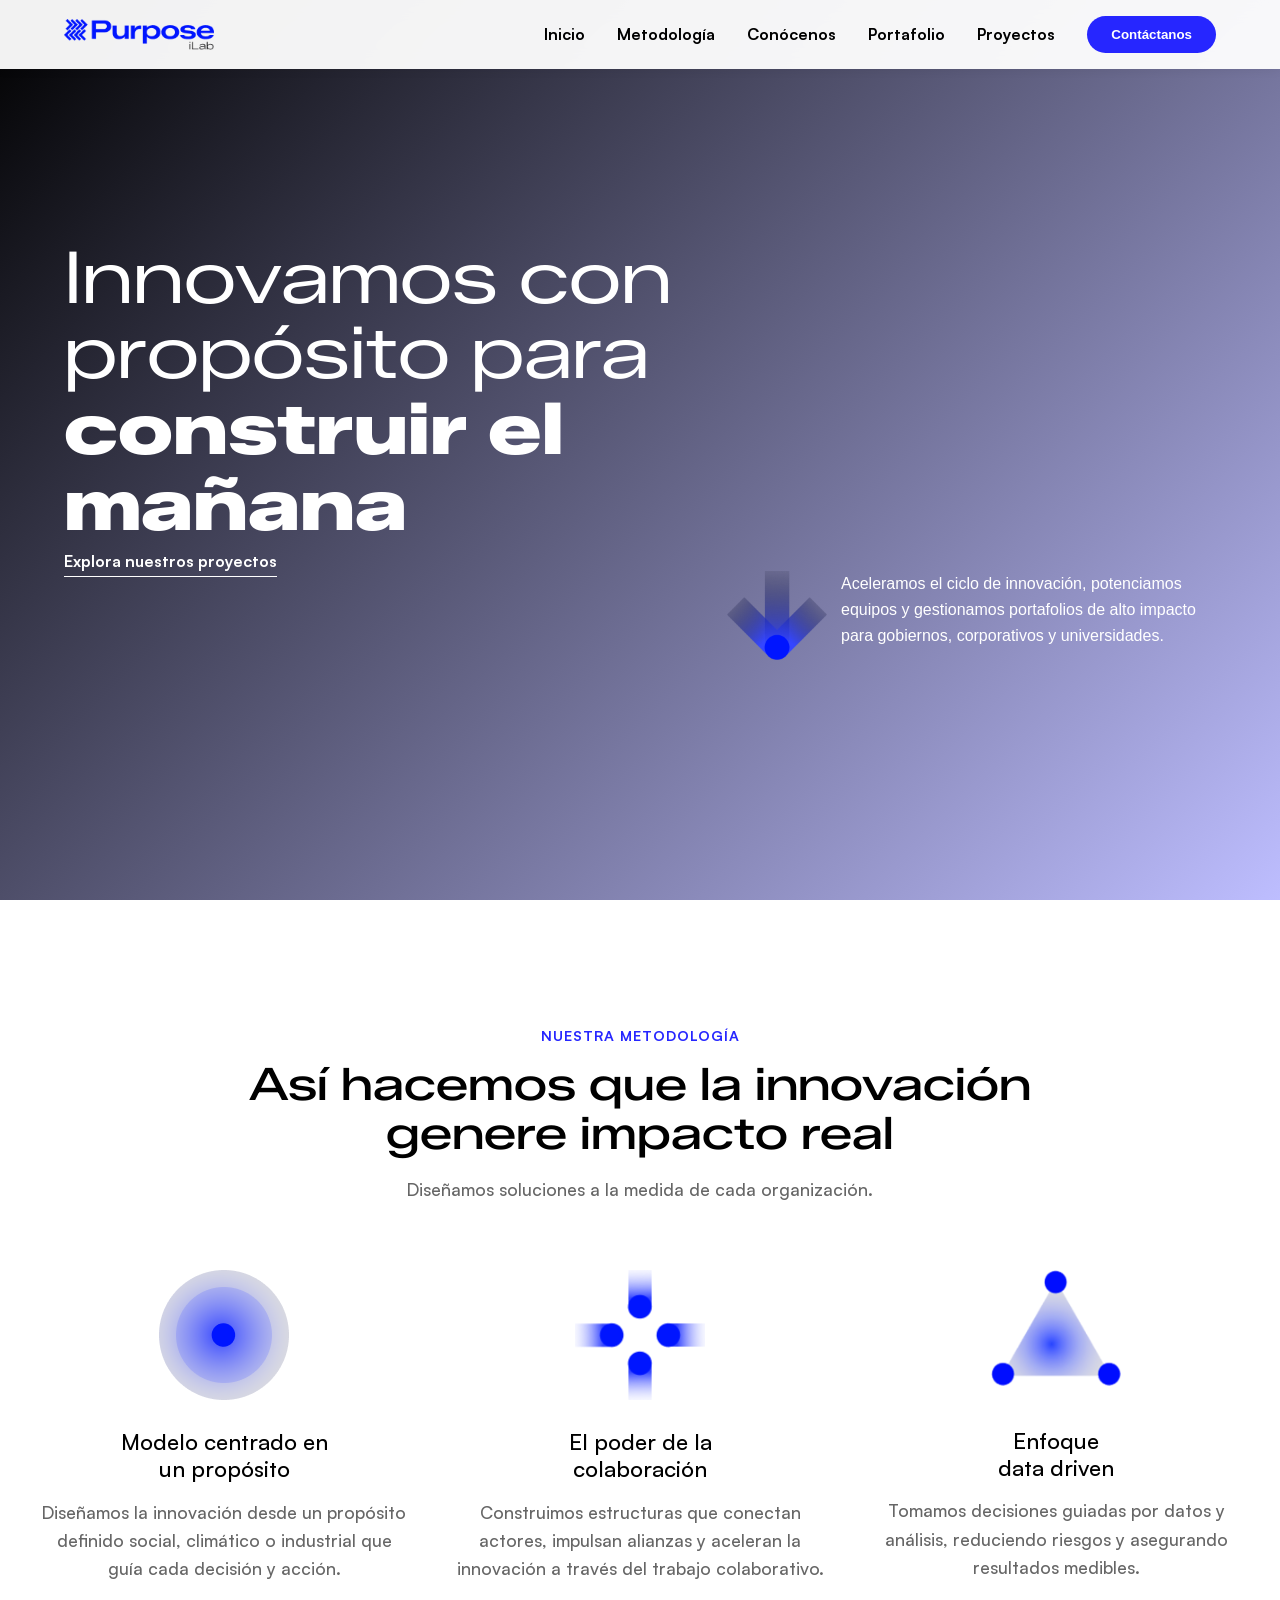
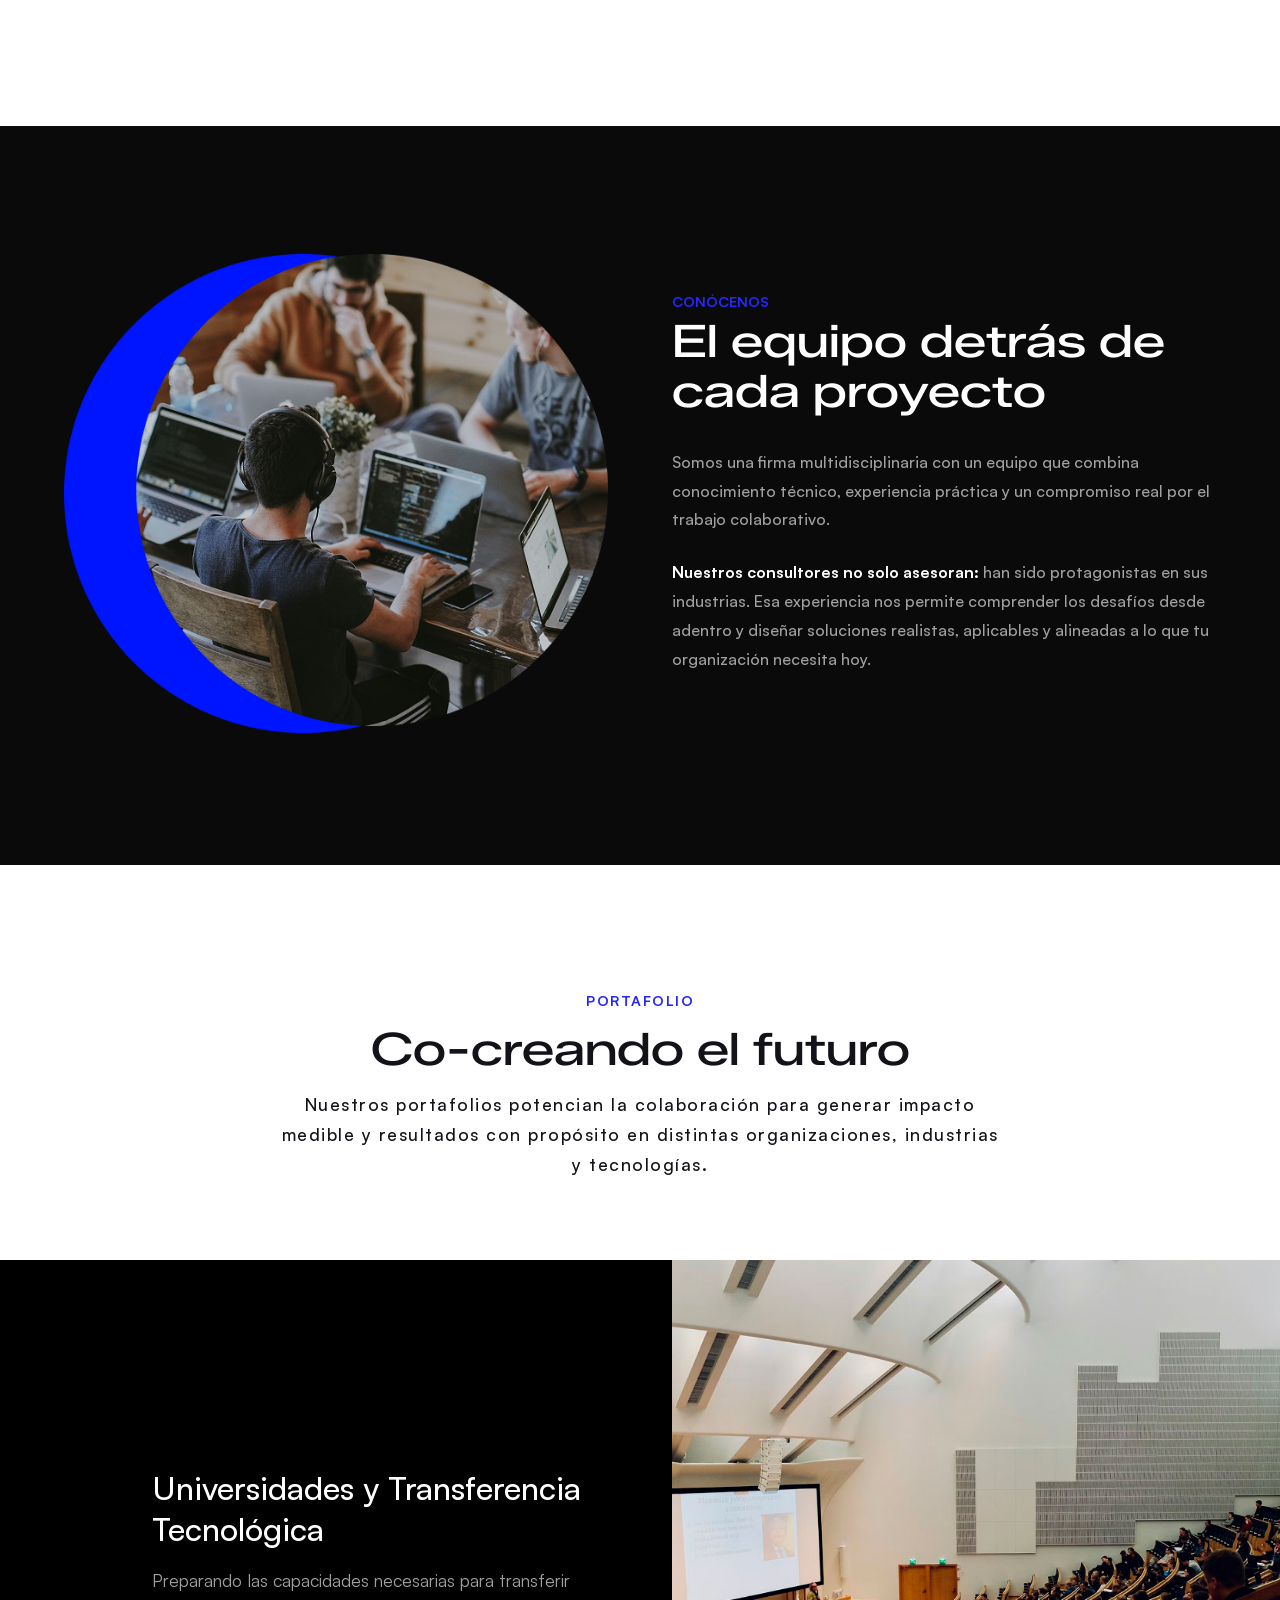
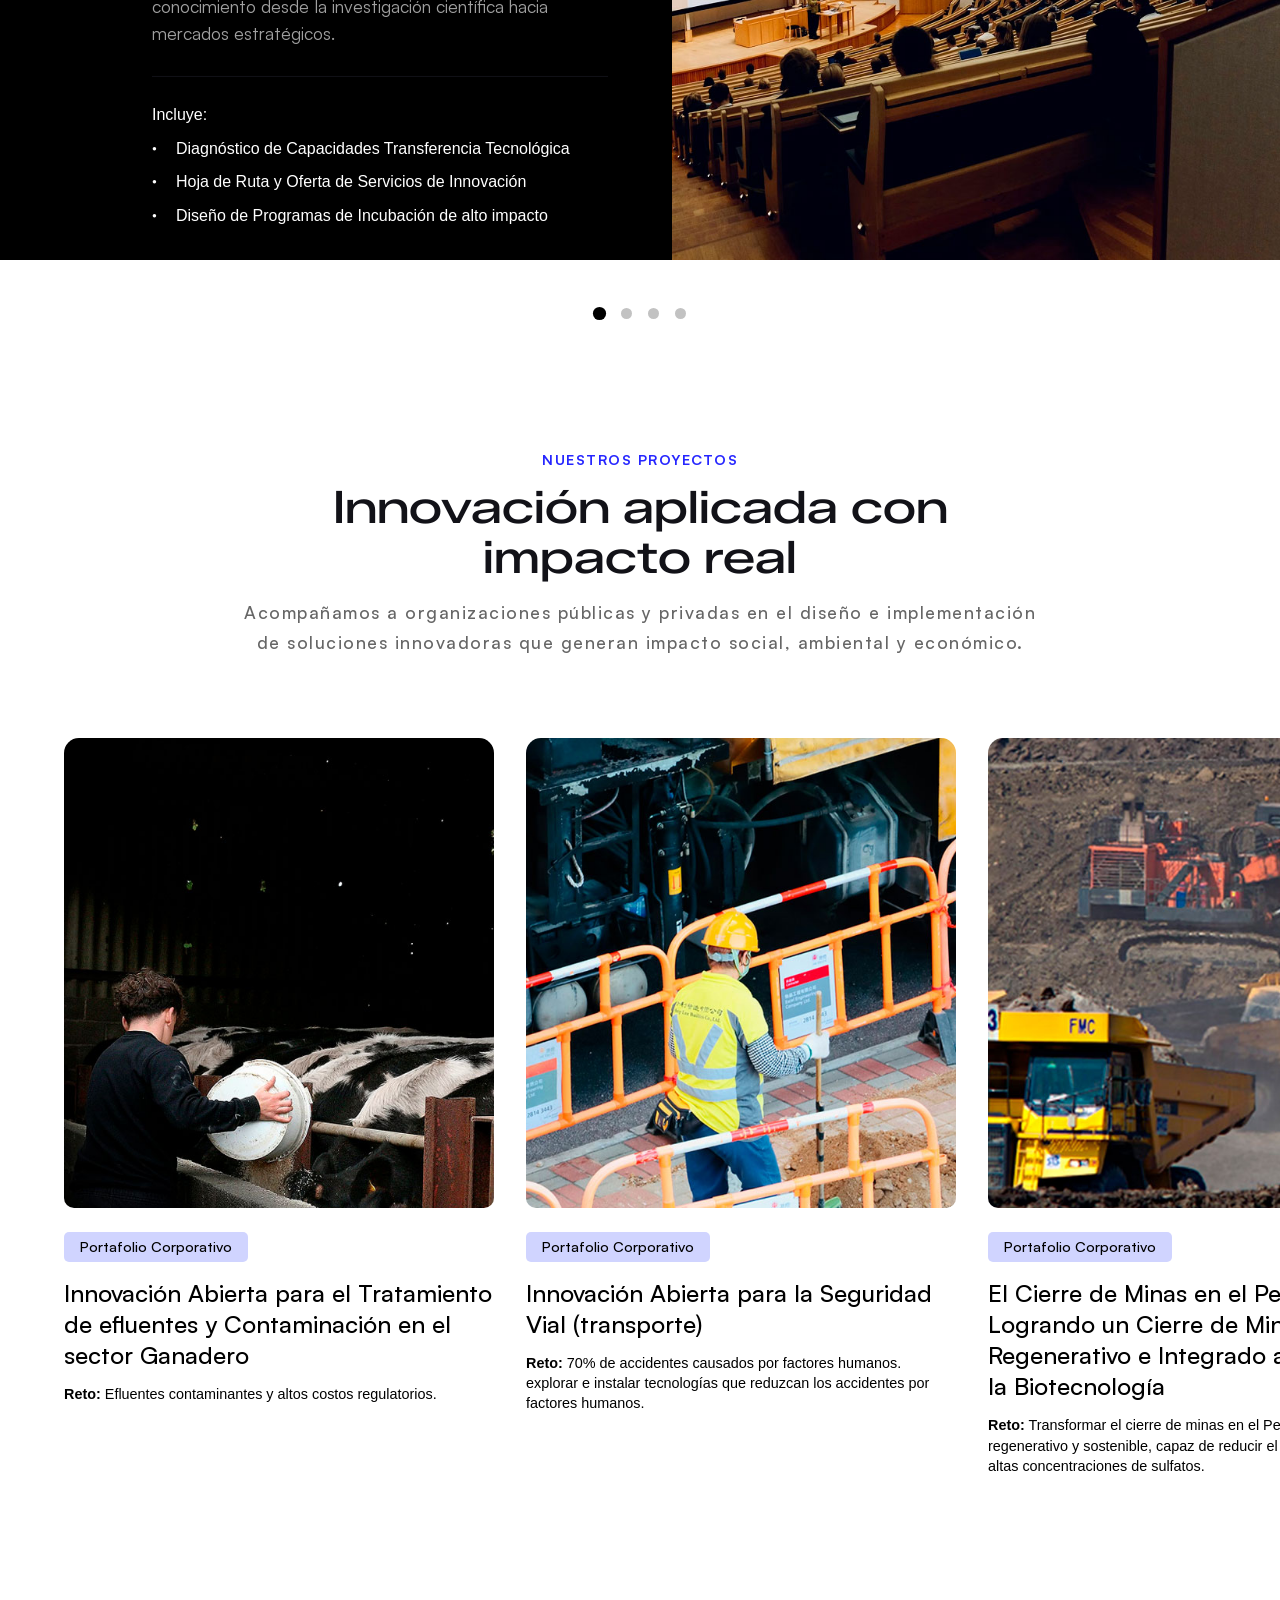
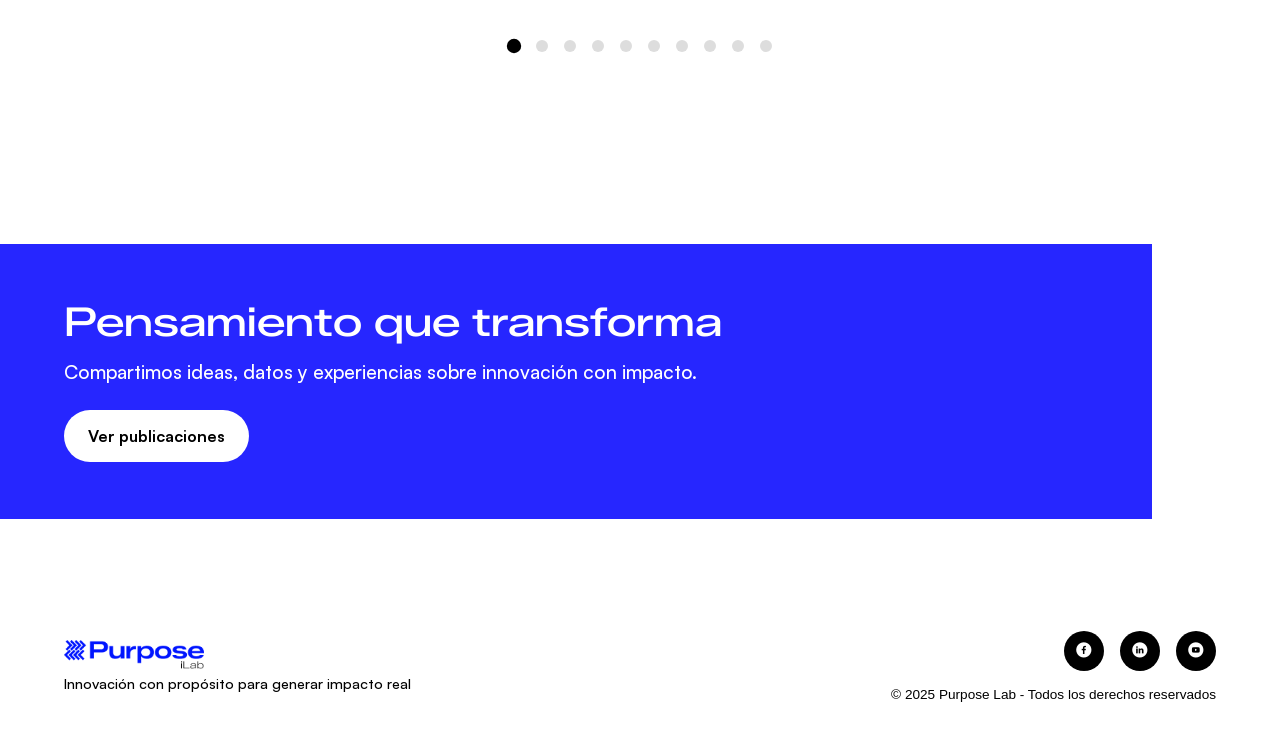
==== commit ee55145e: "update movil" ====
--- a/index.html
+++ b/index.html
@@ -4,7 +4,7 @@
     <meta charset="UTF-8">
     <meta name="viewport" content="width=device-width, initial-scale=1.0">
     <title>Purpose - Innovación con propósito</title>
-    <link rel="stylesheet" href="./css/style.css?v7">
+    <link rel="stylesheet" href="./css/style.css?v10">
 </head>
 <body>
     <!-- HEADER -->
@@ -245,6 +245,6 @@
         </div>
     </footer>
 
-    <script src="js/main.js?v8"></script>
+    <script src="js/main.js?v10"></script>
 </body>
 </html>
--- a/css/style.css
+++ b/css/style.css
@@ -372,6 +372,7 @@
         #portafolio {            
             padding: 0;
             padding-bottom: 5px;
+            padding-top: 4rem;
             overflow: hidden;
         }
 
@@ -1117,7 +1118,7 @@
 
             /* Slider de portafolio en mÃ³vil pequeÃ±o */
             .slider-container {
-                height: 100vh;
+                height: 115vh;
             }
 
             .slider-wrapper {
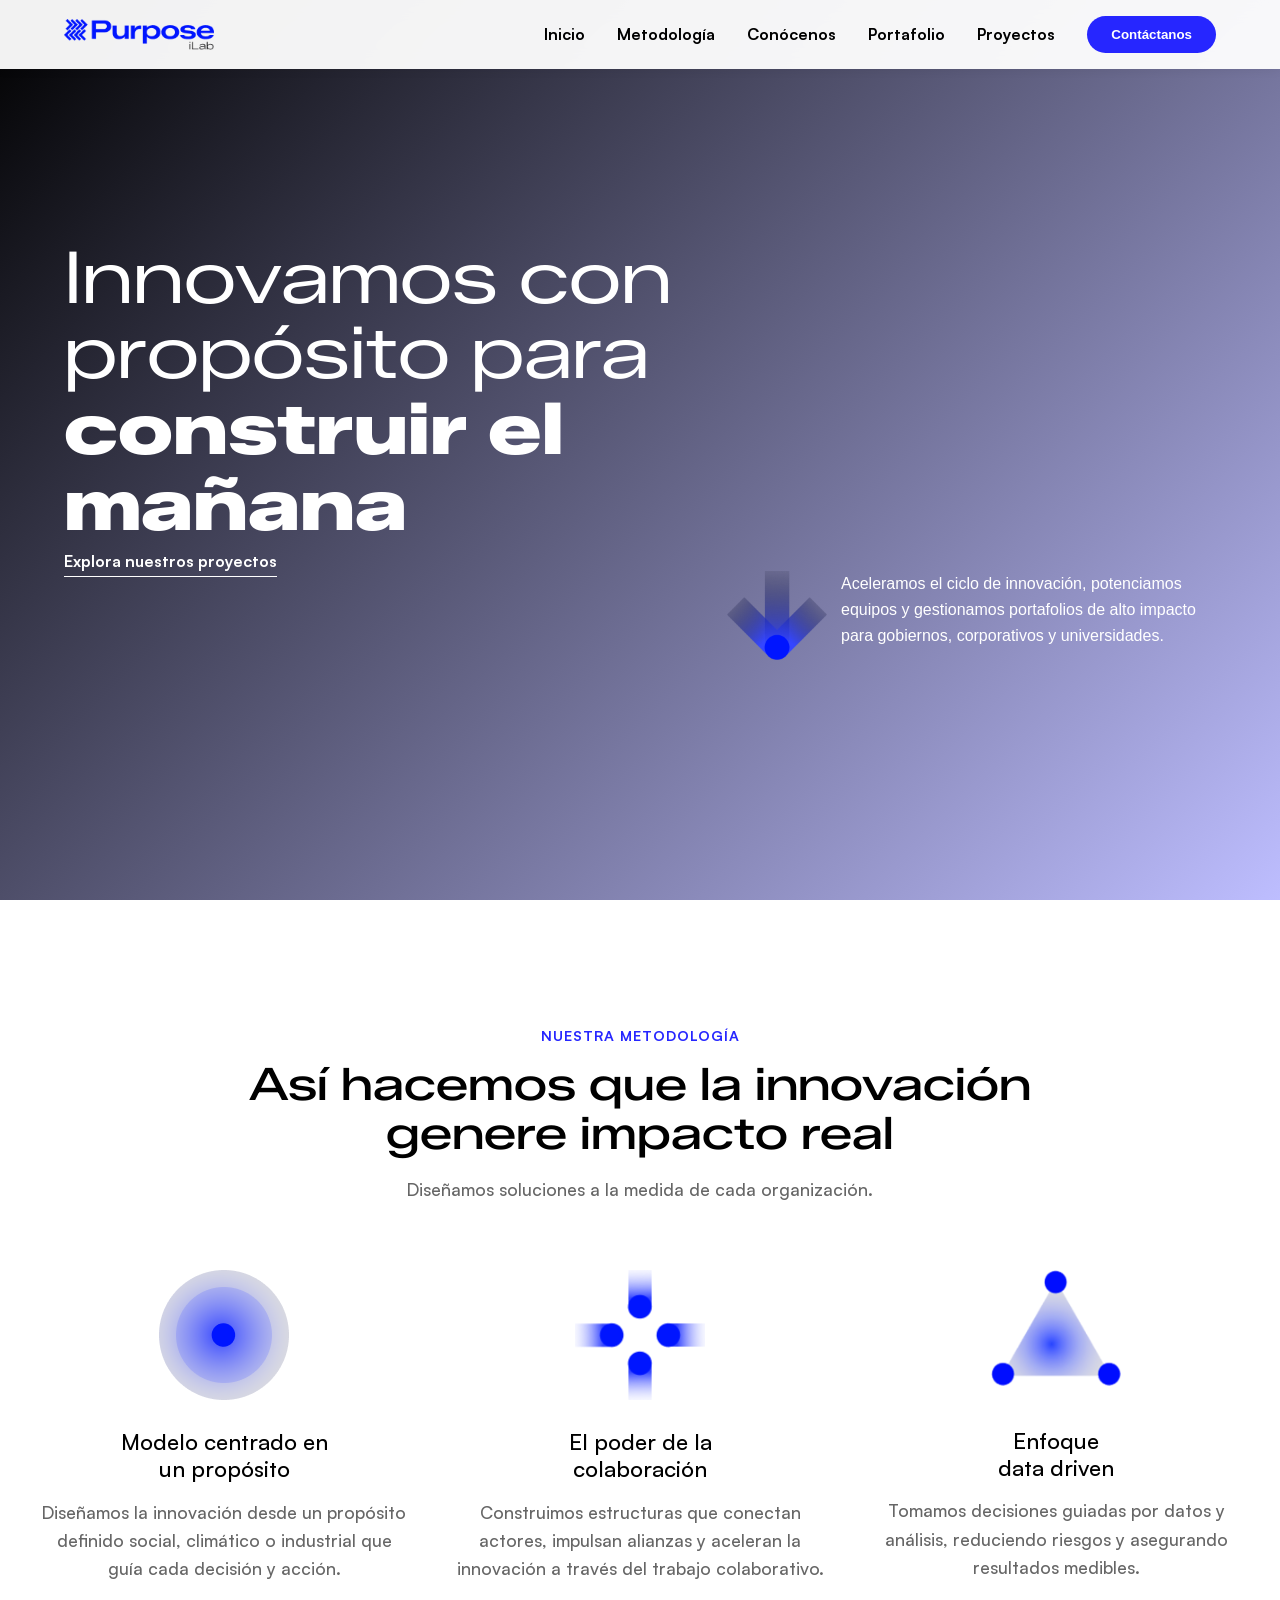
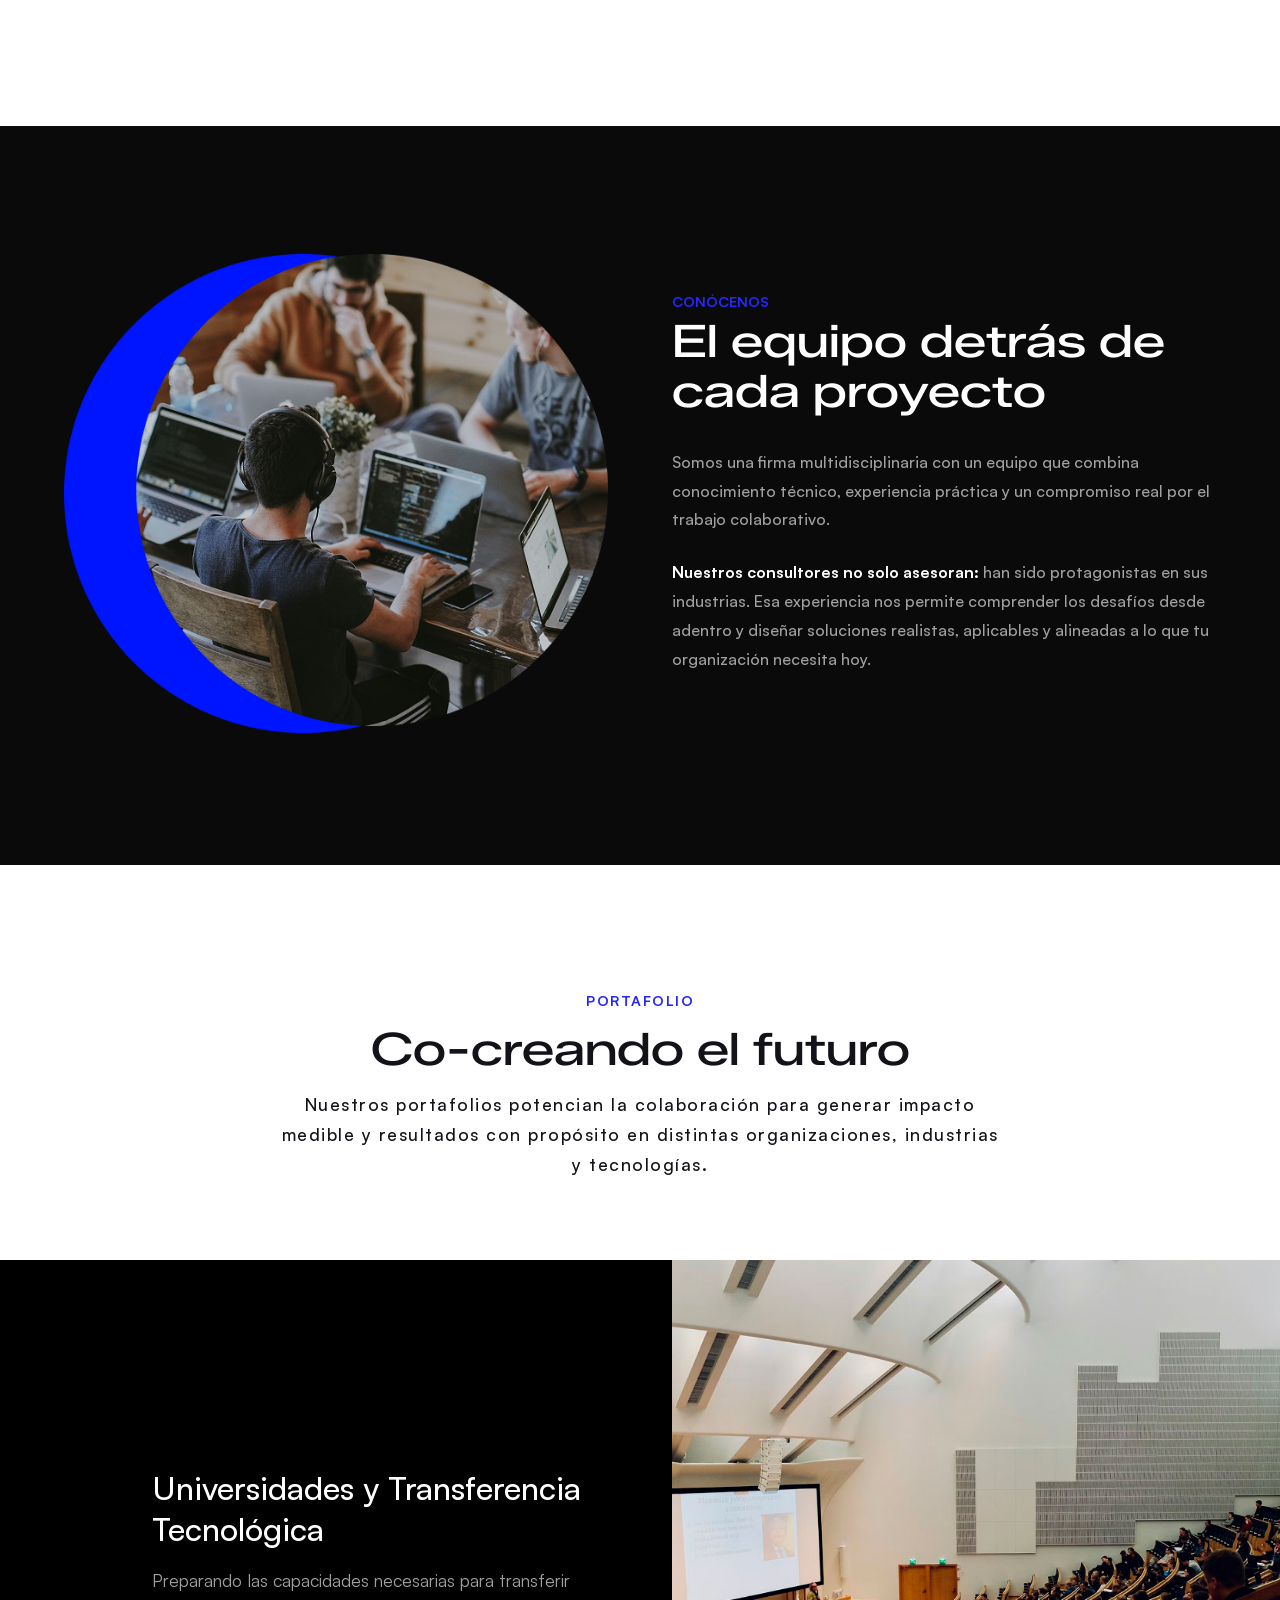
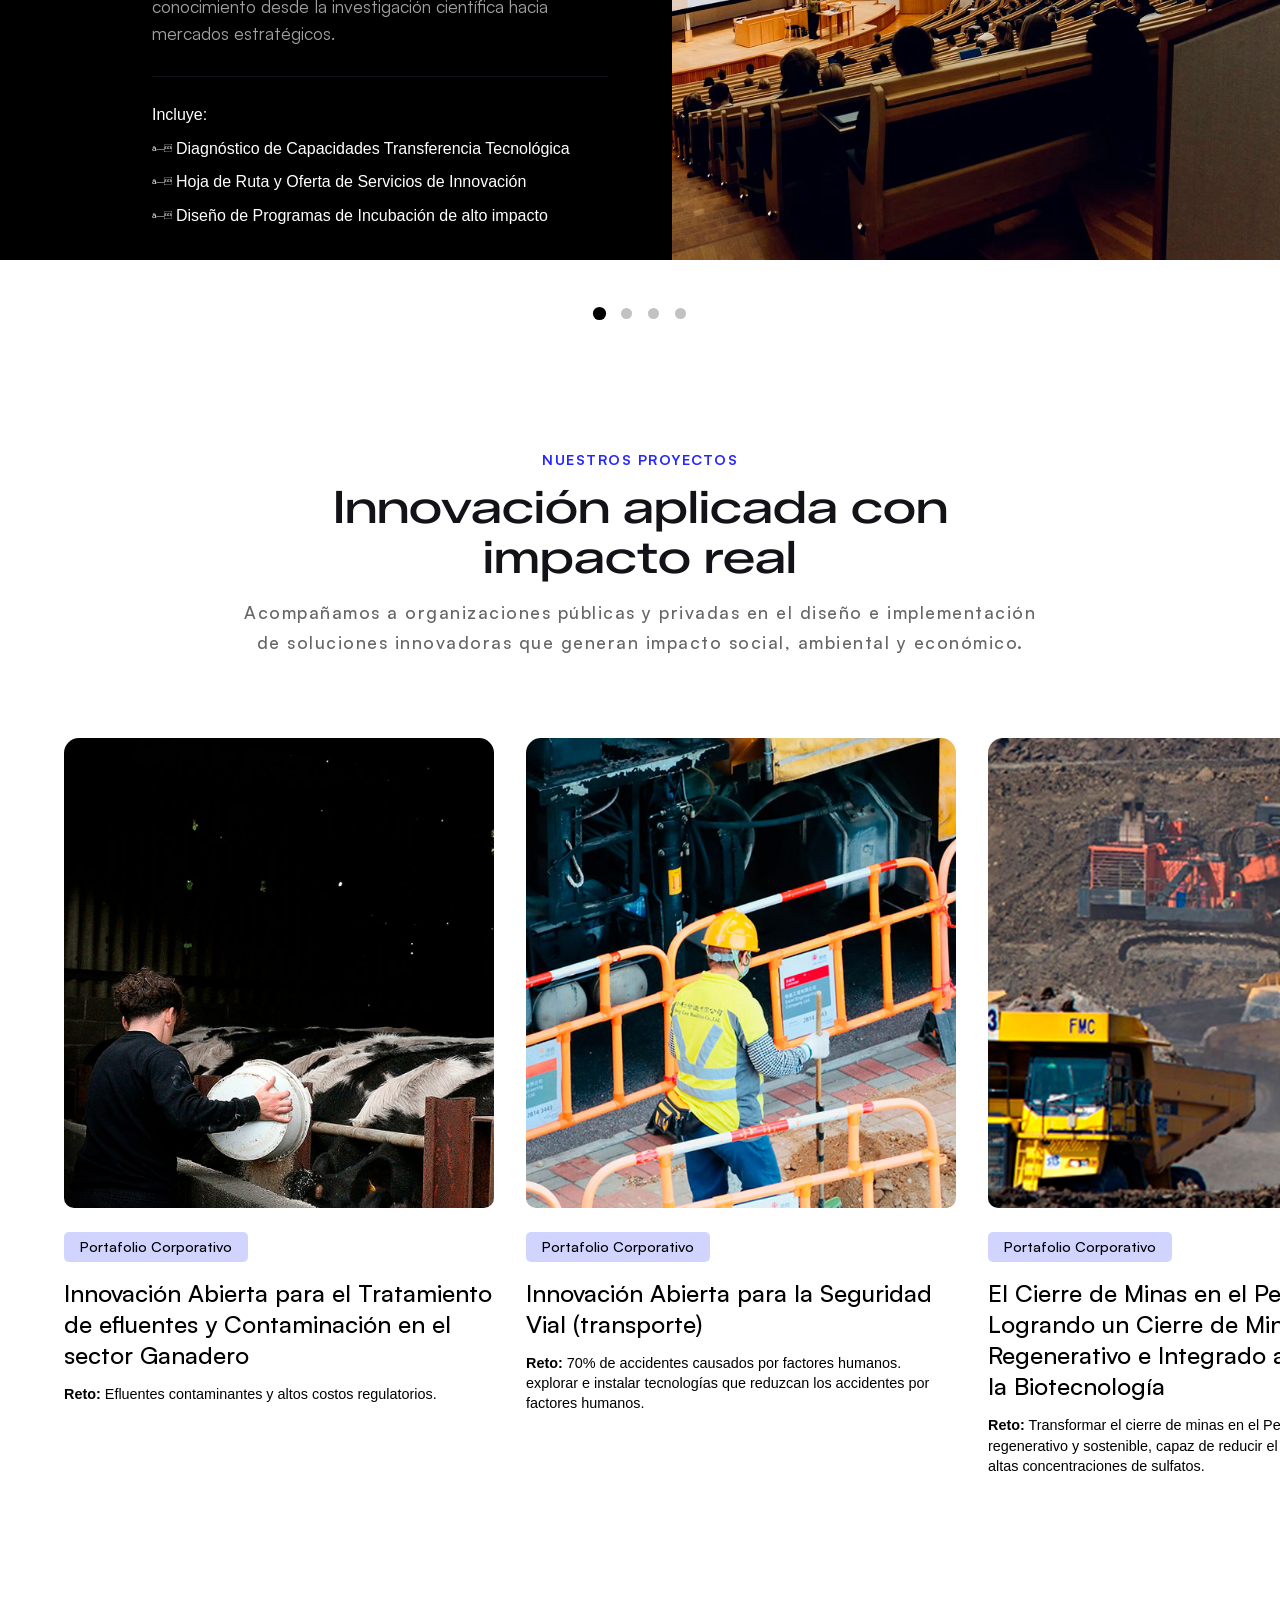
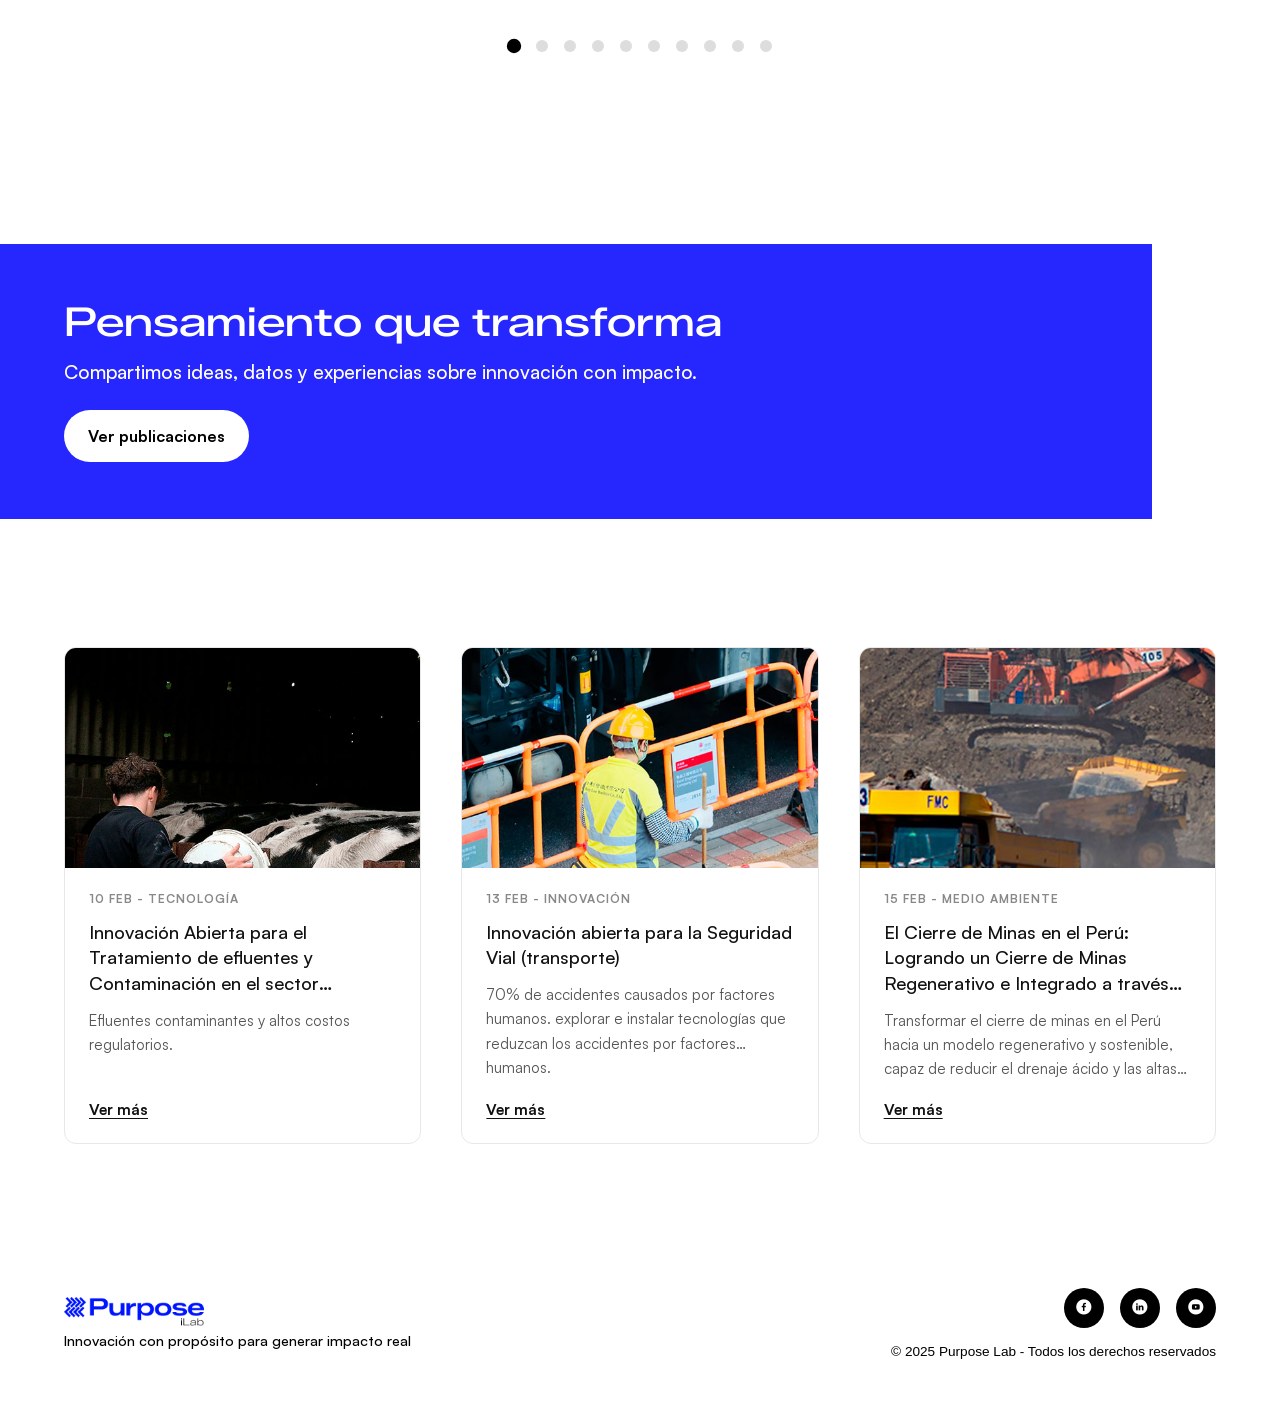
==== commit 6ca8e401: "update previo notas" ====
--- a/index.html
+++ b/index.html
@@ -7,7 +7,6 @@
     <link rel="stylesheet" href="./css/style.css?v10">
 </head>
 <body>
-    <!-- HEADER -->
     <header>
         <nav>
             <a href="#inicio" class="logo">
@@ -25,7 +24,6 @@
         </nav>
     </header>
 
-    <!-- HERO SECTION -->
     <section id="inicio">
         <video class="video-background" autoplay muted loop playsinline>
             <source src="./video/video-portada.mp4?v2" type="video/mp4">
@@ -48,7 +46,6 @@
         </div>
     </section>
 
-    <!-- METODOLOGIA -->
     <section id="metodologia">
         <div class="section-content">
             <div class="metodologia-header">
@@ -78,7 +75,6 @@
         </div>
     </section>
 
-    <!-- CONOCENOS -->
     <section id="conocenos">
         <div class="section-content">
             <div class="team-section">
@@ -99,7 +95,6 @@
         </div>
     </section>    
 
-    <!-- PORTAFOLIO -->
     <section id="portafolio">
         <div class="portafolio-header">
                 <p>PORTAFOLIO</p>
@@ -111,16 +106,13 @@
         <div class="section-content section-content-portafolio">            
             <div class="slider-container">
                 <div class="slider-wrapper" id="portfolioSlider">
-                    <!-- Slides will be generated by JavaScript -->
-                </div>                
+                    </div>                
             </div>            
         </div>
         <div class="portfolio-bullets" id="portfolioBullets">
-            <!-- Bullets will be generated by JavaScript -->
-        </div>
-    </section>
-
-    <!-- PROYECTOS -->
+            </div>
+    </section>
+
     <section id="proyectos">
         <div class="section-content">
             <div class="proyectos-header">
@@ -133,17 +125,14 @@
             <div class="proyectos-scroll-container">
                 <div class="proyectos-wrapper" id="proyectosWrapper">
                     <div class="proyectos-track" id="proyectosTrack">
-                        <!-- Projects will be generated by JavaScript -->
-                    </div>
+                        </div>
                 </div>
                 <div class="scroll-bullets" id="proyectosBullets">
-                    <!-- Bullets will be generated by JavaScript -->
-                </div>
-            </div>
-        </div>
-    </section>
-
-    <!-- PROJECT DETAIL -->
+                    </div>
+            </div>
+        </div>
+    </section>
+
     <div class="project-detail" id="projectDetail">
         <header>
             <nav>
@@ -165,20 +154,23 @@
         <div class="project-detail-header"></div>
         <div class="project-detail-content">
             <div class="project-sidebar" id="projectSidebar">
-                <!-- Sidebar content will be injected -->
-            </div>
+                </div>
             <div class="project-main" id="projectMain">
-                <!-- Main content will be injected -->
-            </div>
+                </div>
         </div>
         <div class="related-projects">
             <div class="section-content">
                 <h2>Explora más proyectos</h2>
                 <div class="related-grid" id="relatedGrid">
-                    <!-- Related projects will be generated -->
-                </div>
-            </div>
-        </div>
+                    </div>
+            </div>
+        </div>
+        <section id="articulos-detail">
+            <div class="section-content">
+                <div class="articulos-grid" id="articulosGridDetail">
+                    </div>
+            </div>
+        </section>
         <section id="contactanos">
             <div class="cta-content">
                 <div class="cta-text">
@@ -211,7 +203,6 @@
         </footer>
     </div>
 
-    <!-- CTA -->
     <section id="contactanos">
         <div class="cta-content">
             <div class="cta-text">
@@ -223,7 +214,14 @@
         </div>
     </section>
 
-    <!-- FOOTER -->
+
+    <section id="articulos">
+        <div class="section-content">
+            <div class="articulos-grid" id="articulosGrid">
+                </div>
+        </div>
+    </section>
+
     <footer>
         <div class="footer-content">
             <div>
--- a/css/style.css
+++ b/css/style.css
@@ -493,7 +493,7 @@
             }
 
         .slide-text li:before {
-            content: "●";
+            content: "â—";
             position: absolute;
             left: 0;
             color: #fff;
@@ -1116,7 +1116,7 @@
                 padding: 0 10px;
             }
 
-            /* Slider de portafolio en mÃ³vil pequeÃ±o */
+            /* Slider de portafolio en mÃƒÂ³vil pequeÃƒÂ±o */
             .slider-container {
                 height: 115vh;
             }
@@ -1213,6 +1213,123 @@
             }
         }
 
+
+        /* ARTICLES SECTION */
+        #articulos,
+        #articulos-detail {
+            background: #fff;
+            padding: 4rem 5% 6rem;
+            color: #000;
+        }
+
+        #articulos .section-content,
+        #articulos-detail .section-content {
+            max-width: 1200px;
+            margin: 0 auto;
+        }
+
+        .articulos-grid {
+            display: grid;
+            grid-template-columns: repeat(3, 1fr);
+            gap: 2.5rem;
+        }
+
+        .articulo-card {
+            border: 1px solid #e8e8e8;
+            border-radius: 12px;
+            overflow: hidden;
+            display: flex;
+            flex-direction: column;
+            background: #fff;
+            transition: box-shadow 0.3s;
+        }
+
+        .articulo-card:hover {
+            box-shadow: 0 8px 30px rgba(0,0,0,0.1);
+        }
+
+        .articulo-image {
+            width: 100%;
+            height: 220px;
+            overflow: hidden;
+        }
+
+        .articulo-image img {
+            width: 100%;
+            height: 100%;
+            object-fit: cover;
+            transition: transform 0.4s;
+        }
+
+        .articulo-card:hover .articulo-image img {
+            transform: scale(1.05);
+        }
+
+        .articulo-info {
+            padding: 1.5rem;
+            display: flex;
+            flex-direction: column;
+            flex: 1;
+        }
+
+        .articulo-meta {
+            font: 0.75rem/1.2 'Satoshi Bold';
+            color: #888;
+            letter-spacing: 1px;
+            text-transform: uppercase;
+            margin-bottom: 0.8rem;
+        }
+
+        .articulo-info h3 {
+            font: 1.15rem/1.4 'Satoshi Medium';
+            color: #111;
+            margin-bottom: 0.8rem;
+            display: -webkit-box;
+            -webkit-line-clamp: 3;
+            -webkit-box-orient: vertical;
+            overflow: hidden;
+        }
+
+        .articulo-info p {
+            font: 0.95rem/1.6 'Satoshi Regular';
+            color: #555;
+            flex: 1;
+            display: -webkit-box;
+            -webkit-line-clamp: 3;
+            -webkit-box-orient: vertical;
+            overflow: hidden;
+            margin-bottom: 1.2rem;
+        }
+
+        .articulo-link {
+            font: 0.95rem/1.2 'Satoshi Bold';
+            color: #111;
+            text-decoration: underline;
+            text-underline-offset: 3px;
+            align-self: flex-start;
+            transition: color 0.2s;
+        }
+
+        .articulo-link:hover {
+            color: var(--primary-blue);
+        }
+
+        @media (max-width: 1024px) {
+            .articulos-grid {
+                grid-template-columns: repeat(2, 1fr);
+            }
+        }
+
+        @media (max-width: 640px) {
+            #articulos,
+            #articulos-detail {
+                padding: 3rem 5% 4rem;
+            }
+            .articulos-grid {
+                grid-template-columns: 1fr;
+            }
+        }
+
         /* SMOOTH SCROLL */
         html {
             scroll-behavior: smooth;
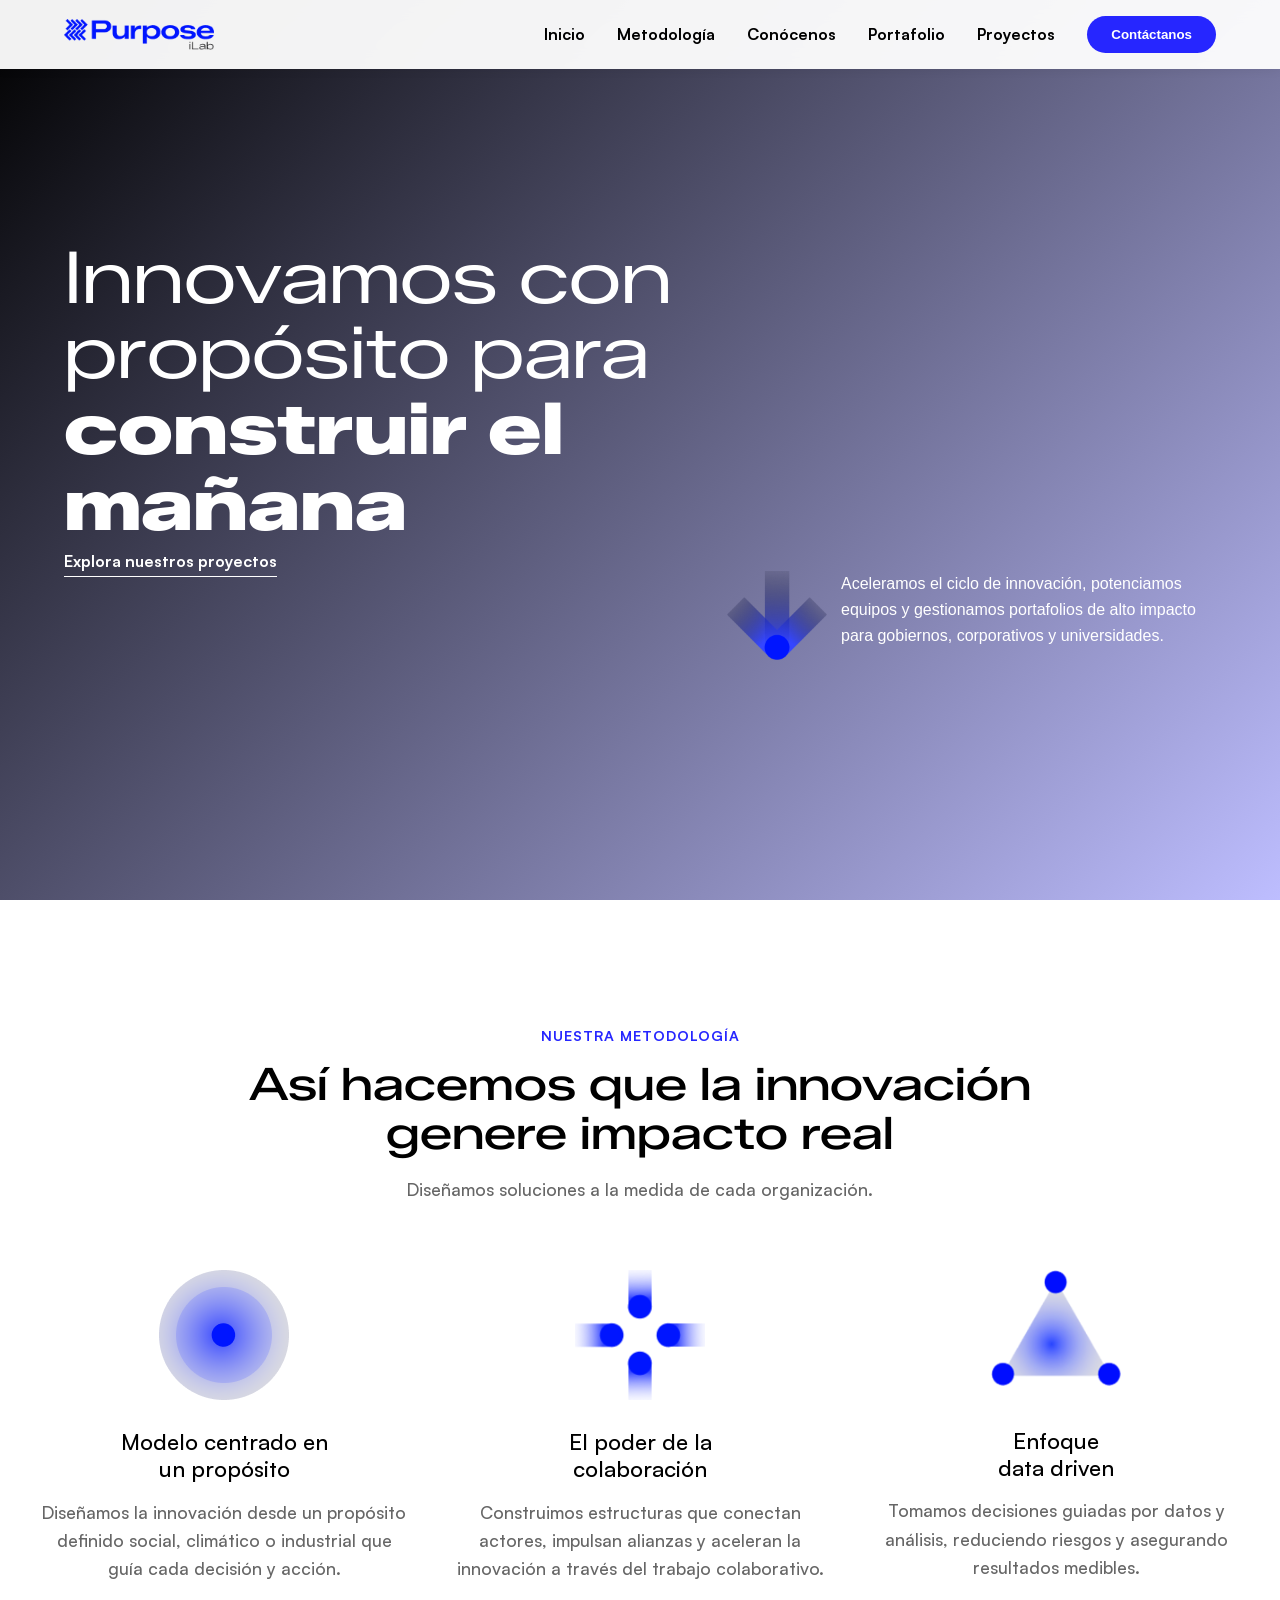
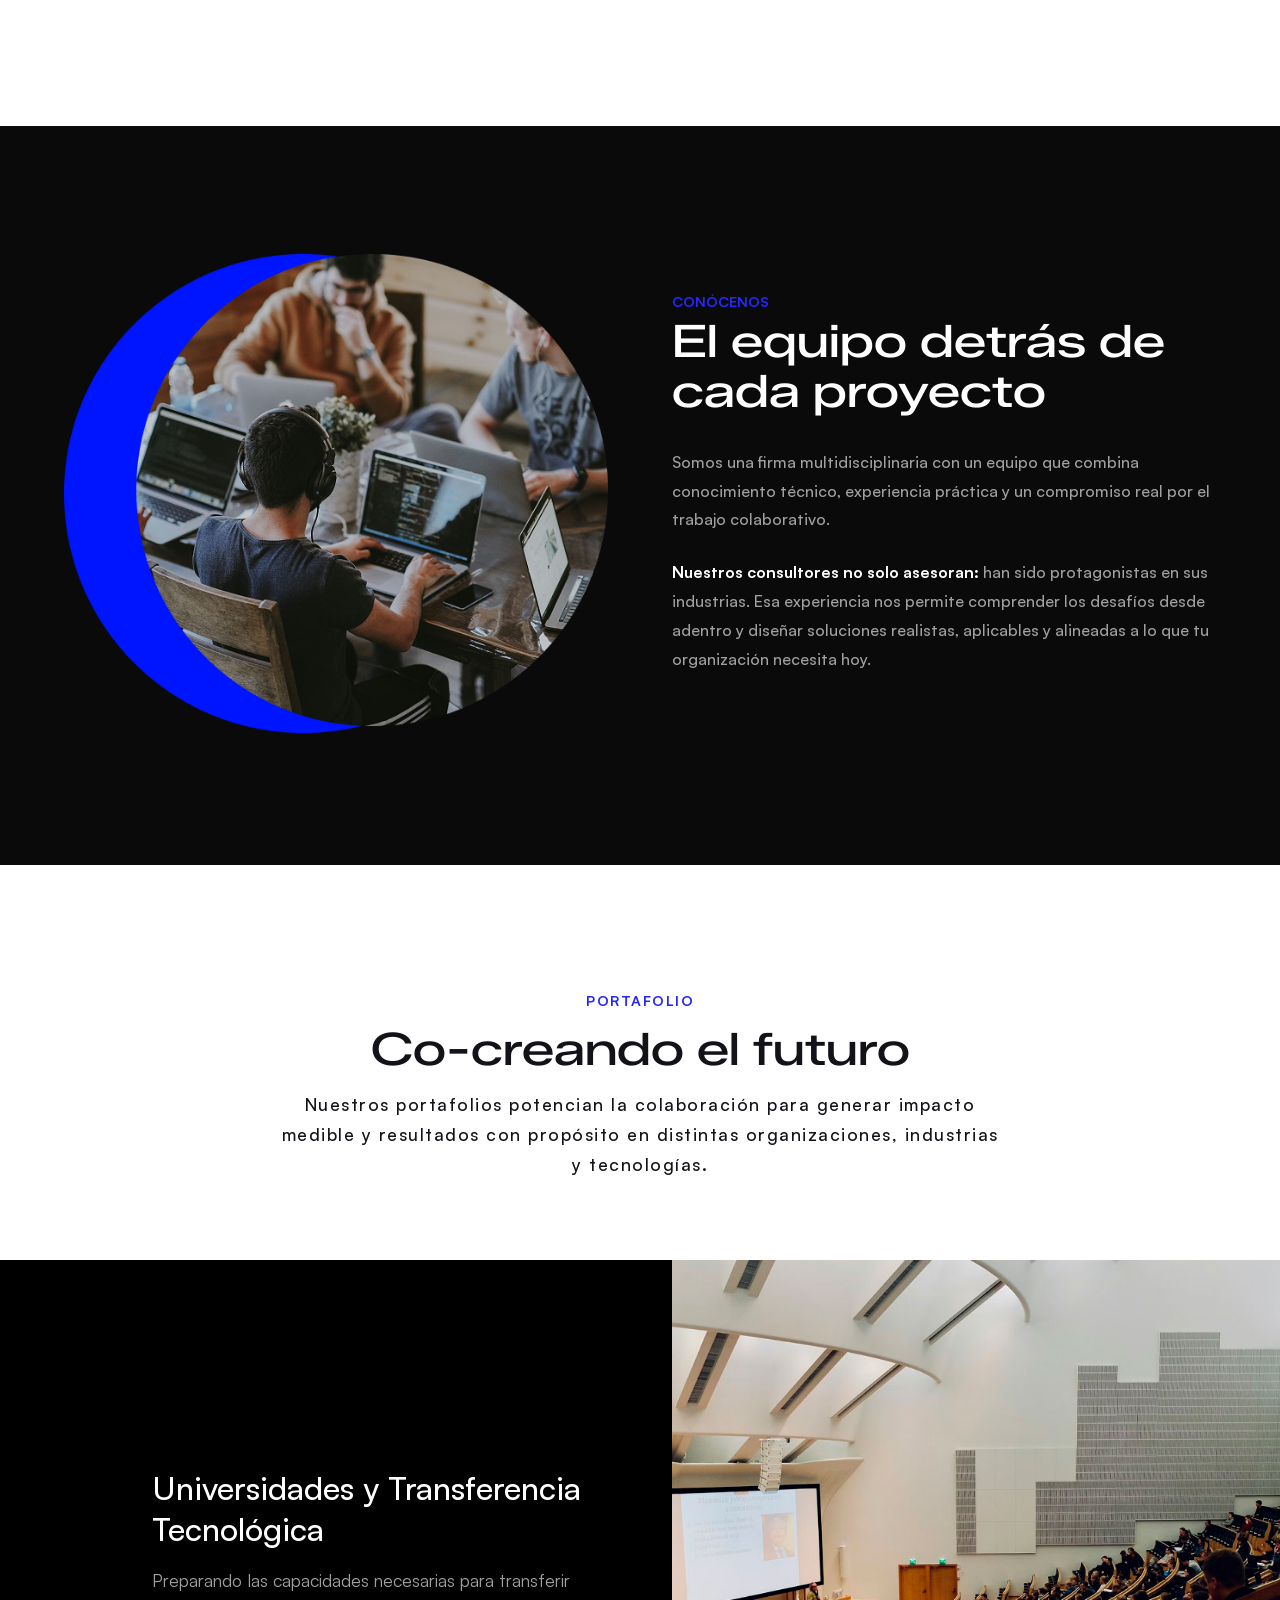
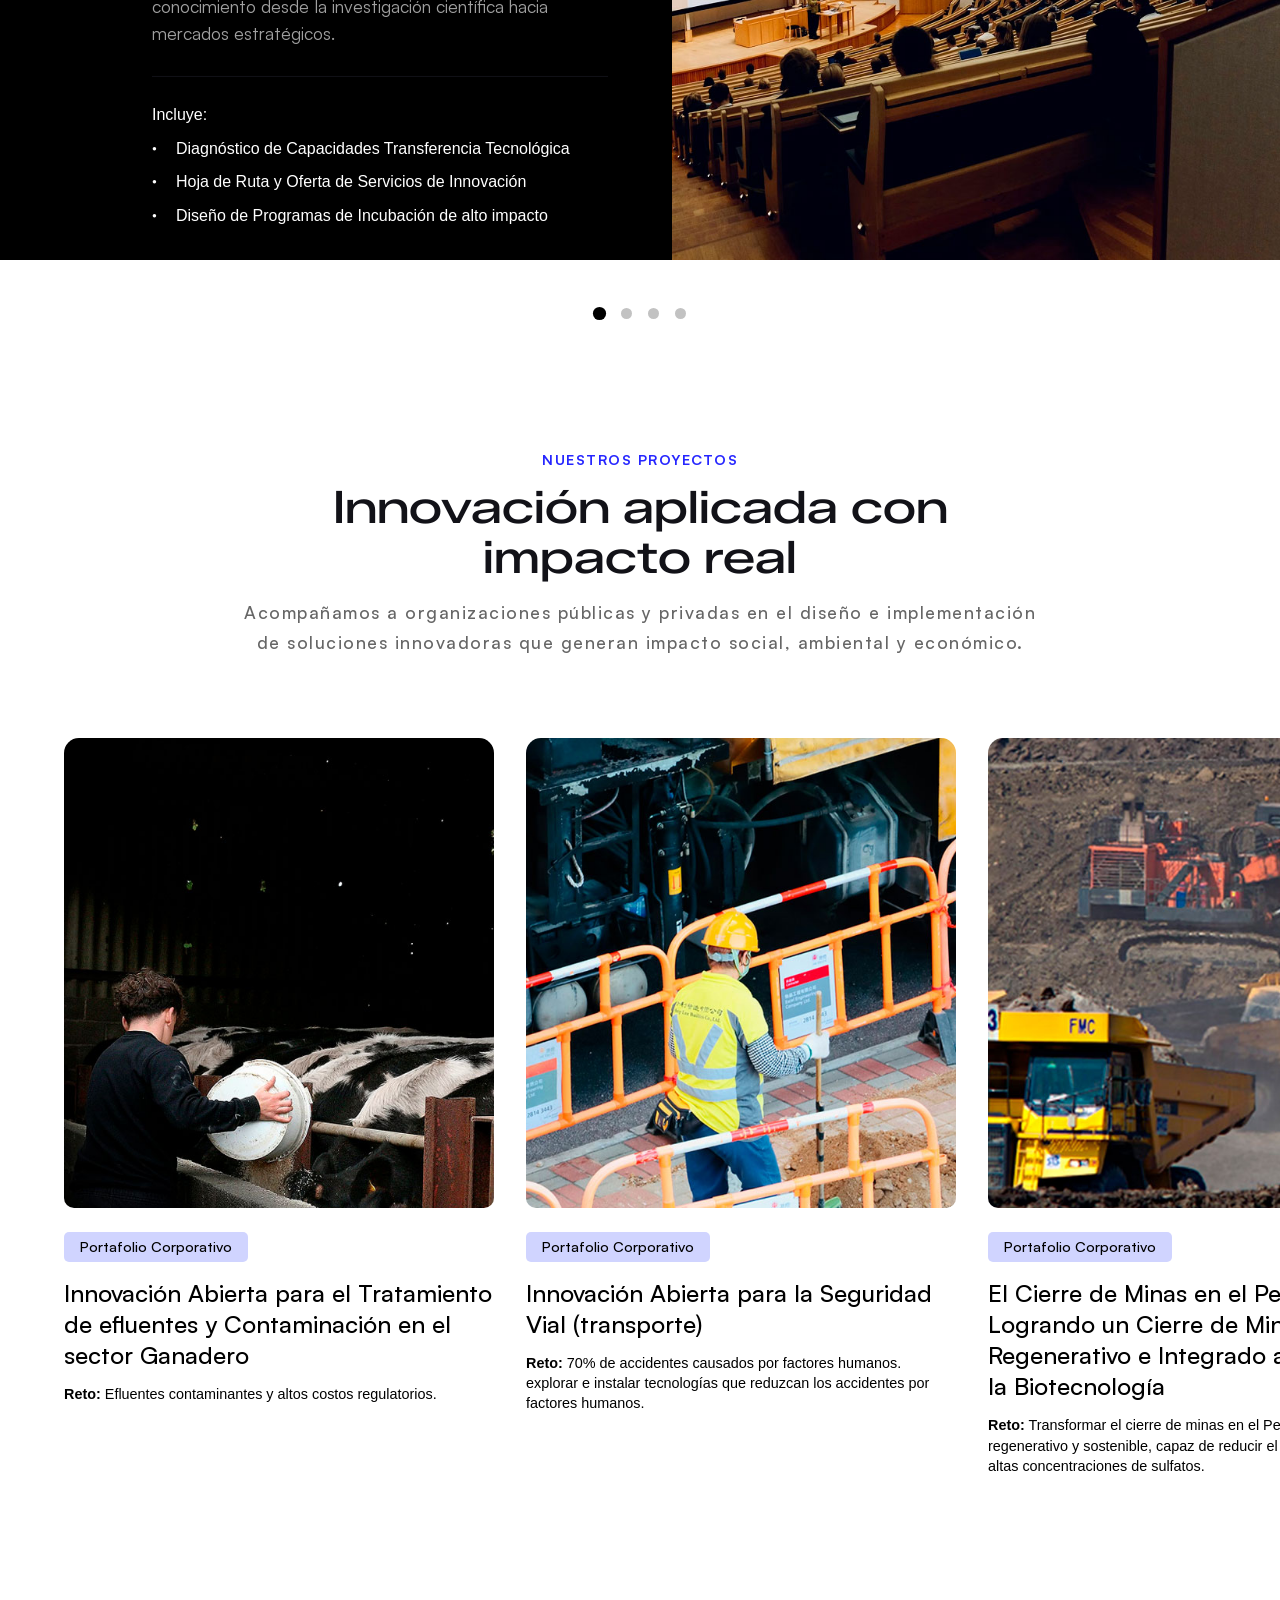
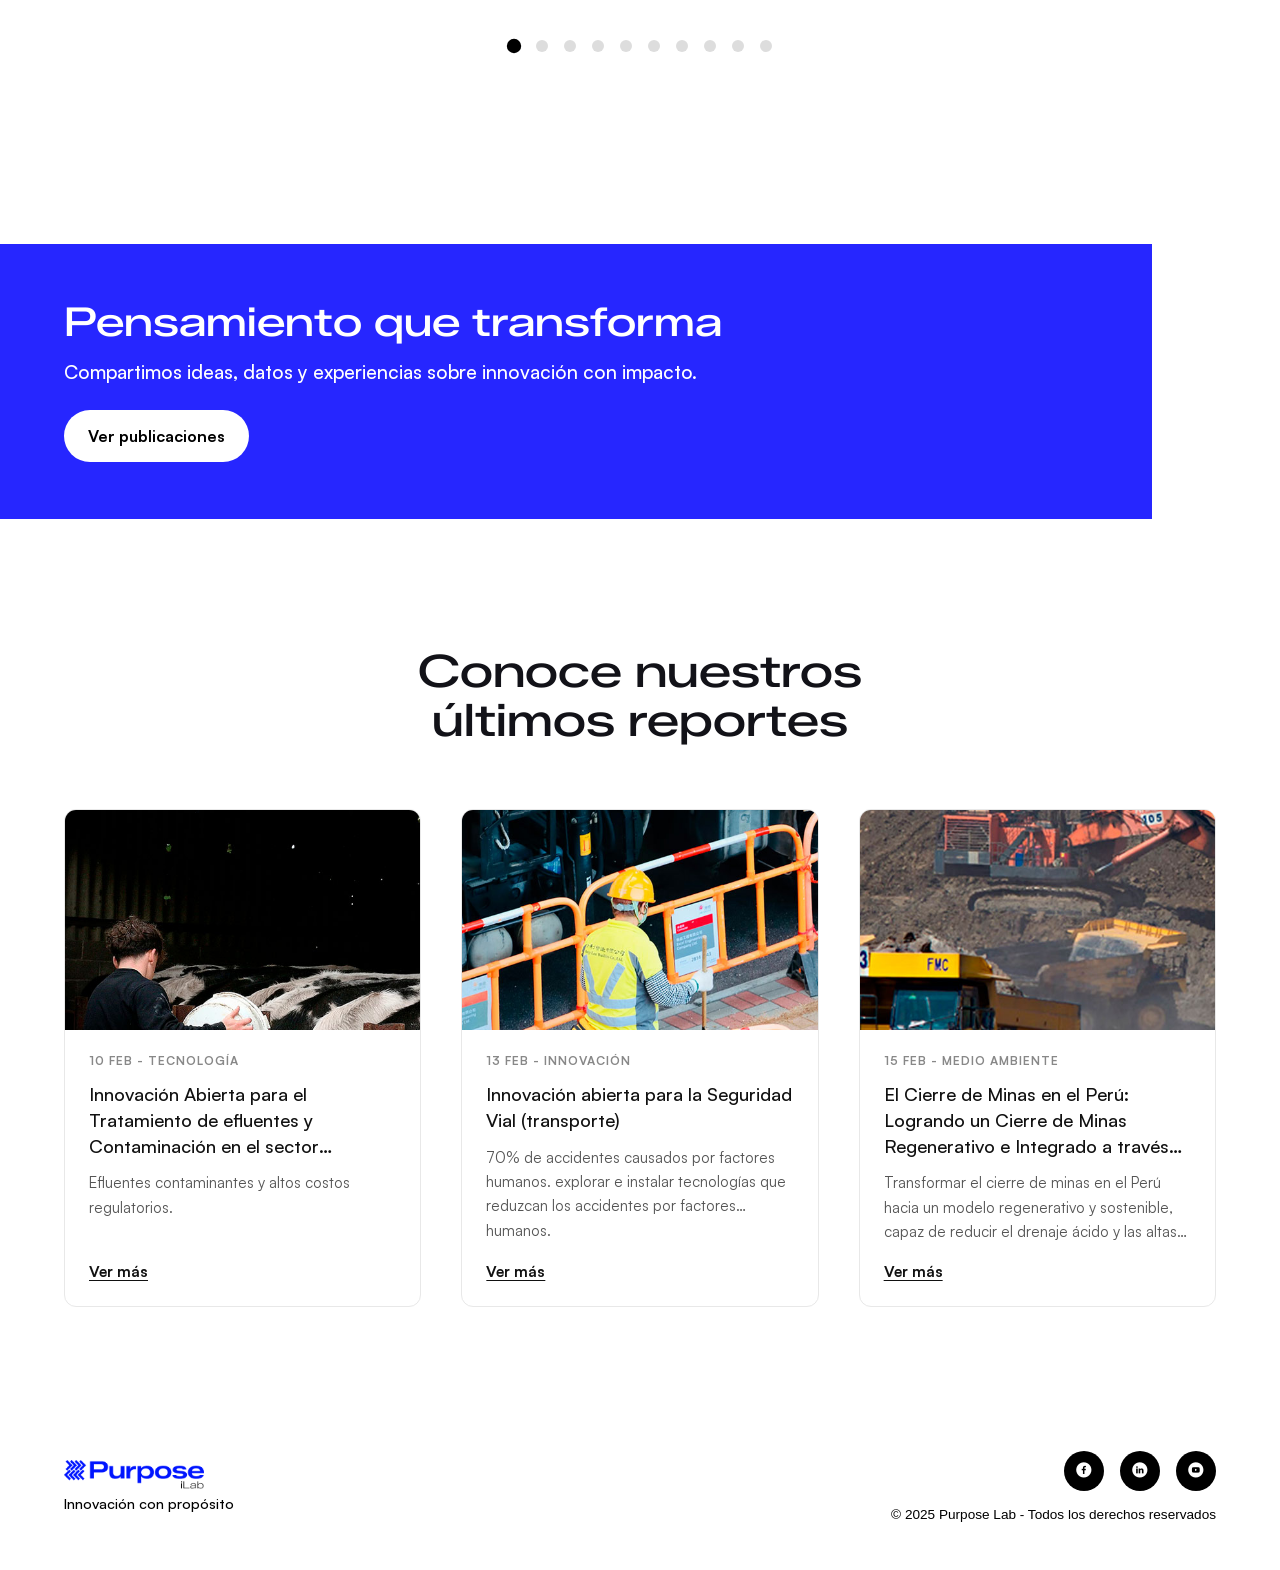
==== commit 3dfc9a88: "update" ====
--- a/index.html
+++ b/index.html
@@ -154,21 +154,21 @@
         <div class="project-detail-header"></div>
         <div class="project-detail-content">
             <div class="project-sidebar" id="projectSidebar">
-                </div>
+            </div>
             <div class="project-main" id="projectMain">
-                </div>
+            </div>
         </div>
         <div class="related-projects">
             <div class="section-content">
                 <h2>Explora más proyectos</h2>
                 <div class="related-grid" id="relatedGrid">
-                    </div>
+                </div>
             </div>
         </div>
         <section id="articulos-detail">
             <div class="section-content">
                 <div class="articulos-grid" id="articulosGridDetail">
-                    </div>
+                </div>
             </div>
         </section>
         <section id="contactanos">
@@ -214,11 +214,13 @@
         </div>
     </section>
 
-
     <section id="articulos">
         <div class="section-content">
+            <div class="proyectos-header">
+                <h2>Conoce nuestros <br> últimos reportes</h2>
+            </div>
             <div class="articulos-grid" id="articulosGrid">
-                </div>
+            </div>
         </div>
     </section>
 
@@ -228,7 +230,7 @@
                 <div class="footer-logo">
                     <img src="./img/logo.png" alt="" width="100%">
                 </div>
-                <p class="footer-text">Innovación con propósito para generar impacto real</p>
+                <p class="footer-text">Innovación con propósito</p>
             </div>
             <div class="box-redes-footer">
                 <div class="social-links">
--- a/css/style.css
+++ b/css/style.css
@@ -493,7 +493,7 @@
             }
 
         .slide-text li:before {
-            content: "â—";
+            content: "●";
             position: absolute;
             left: 0;
             color: #fff;
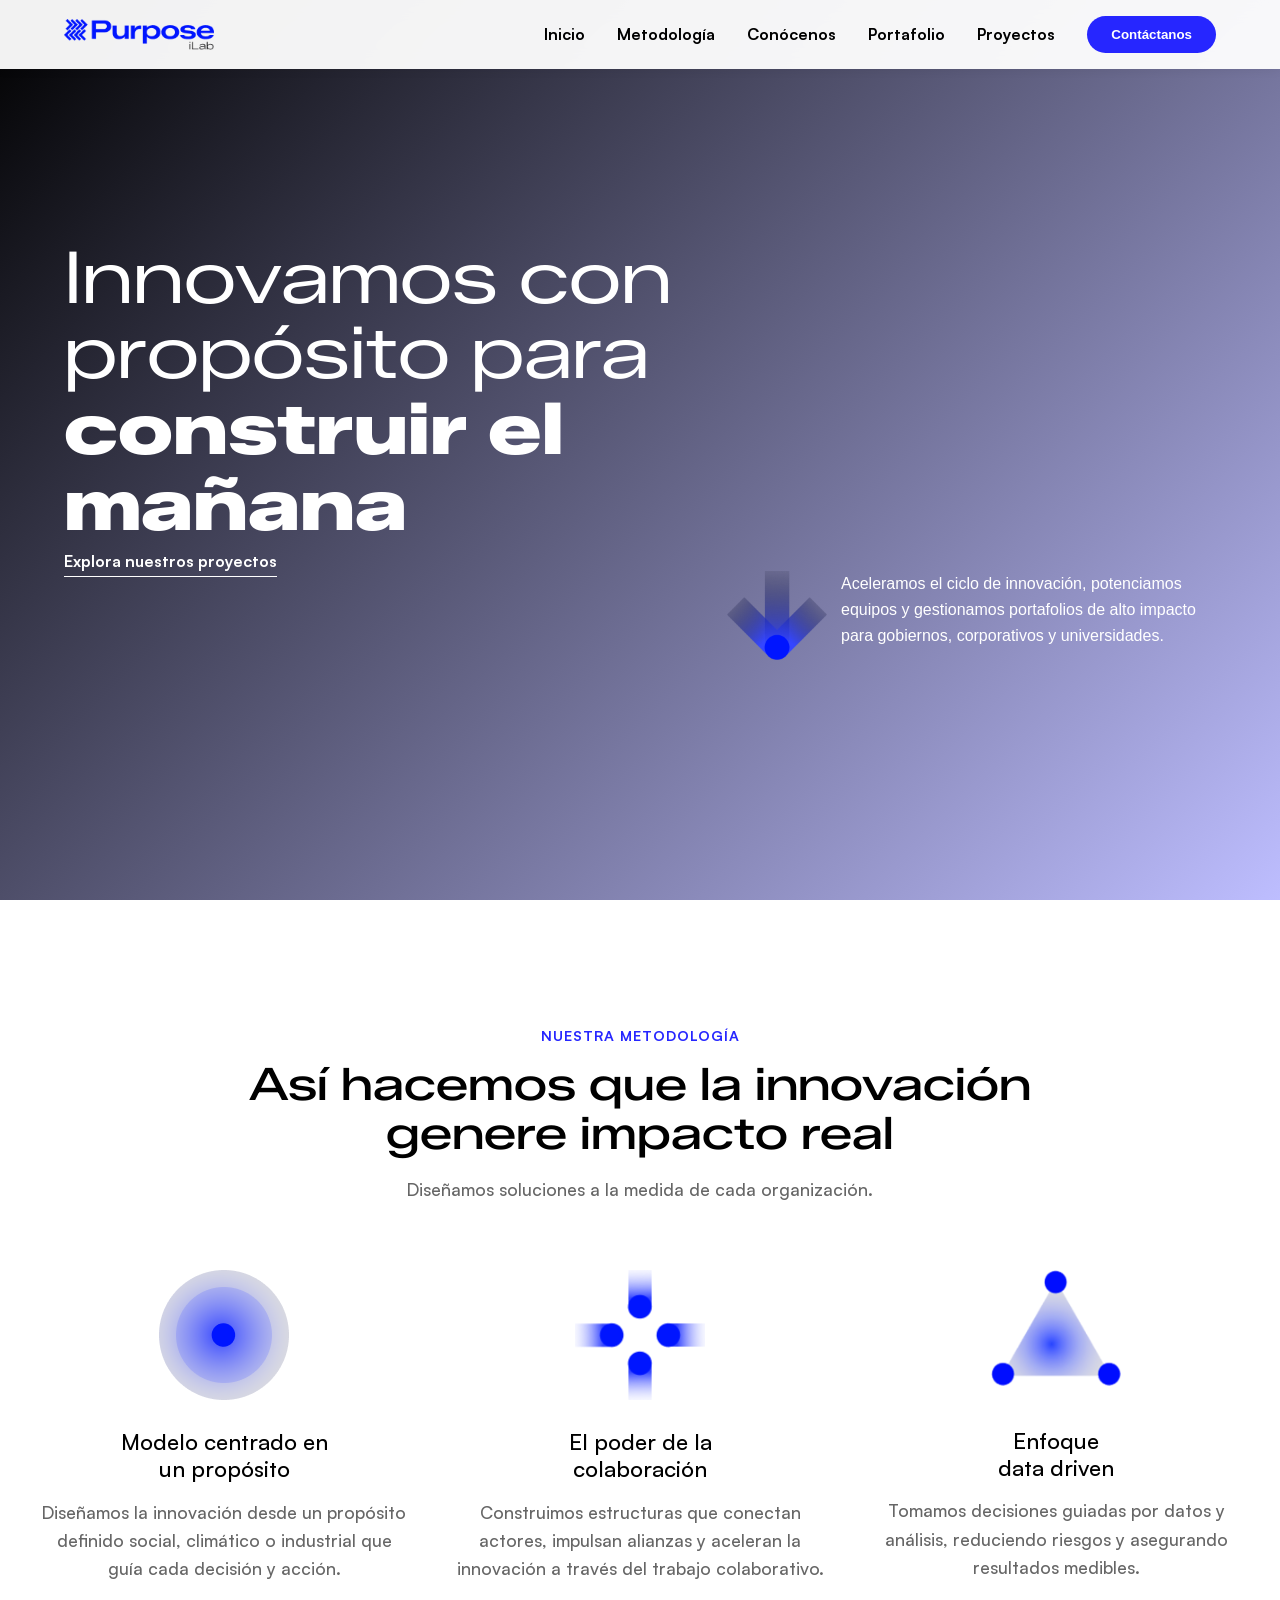
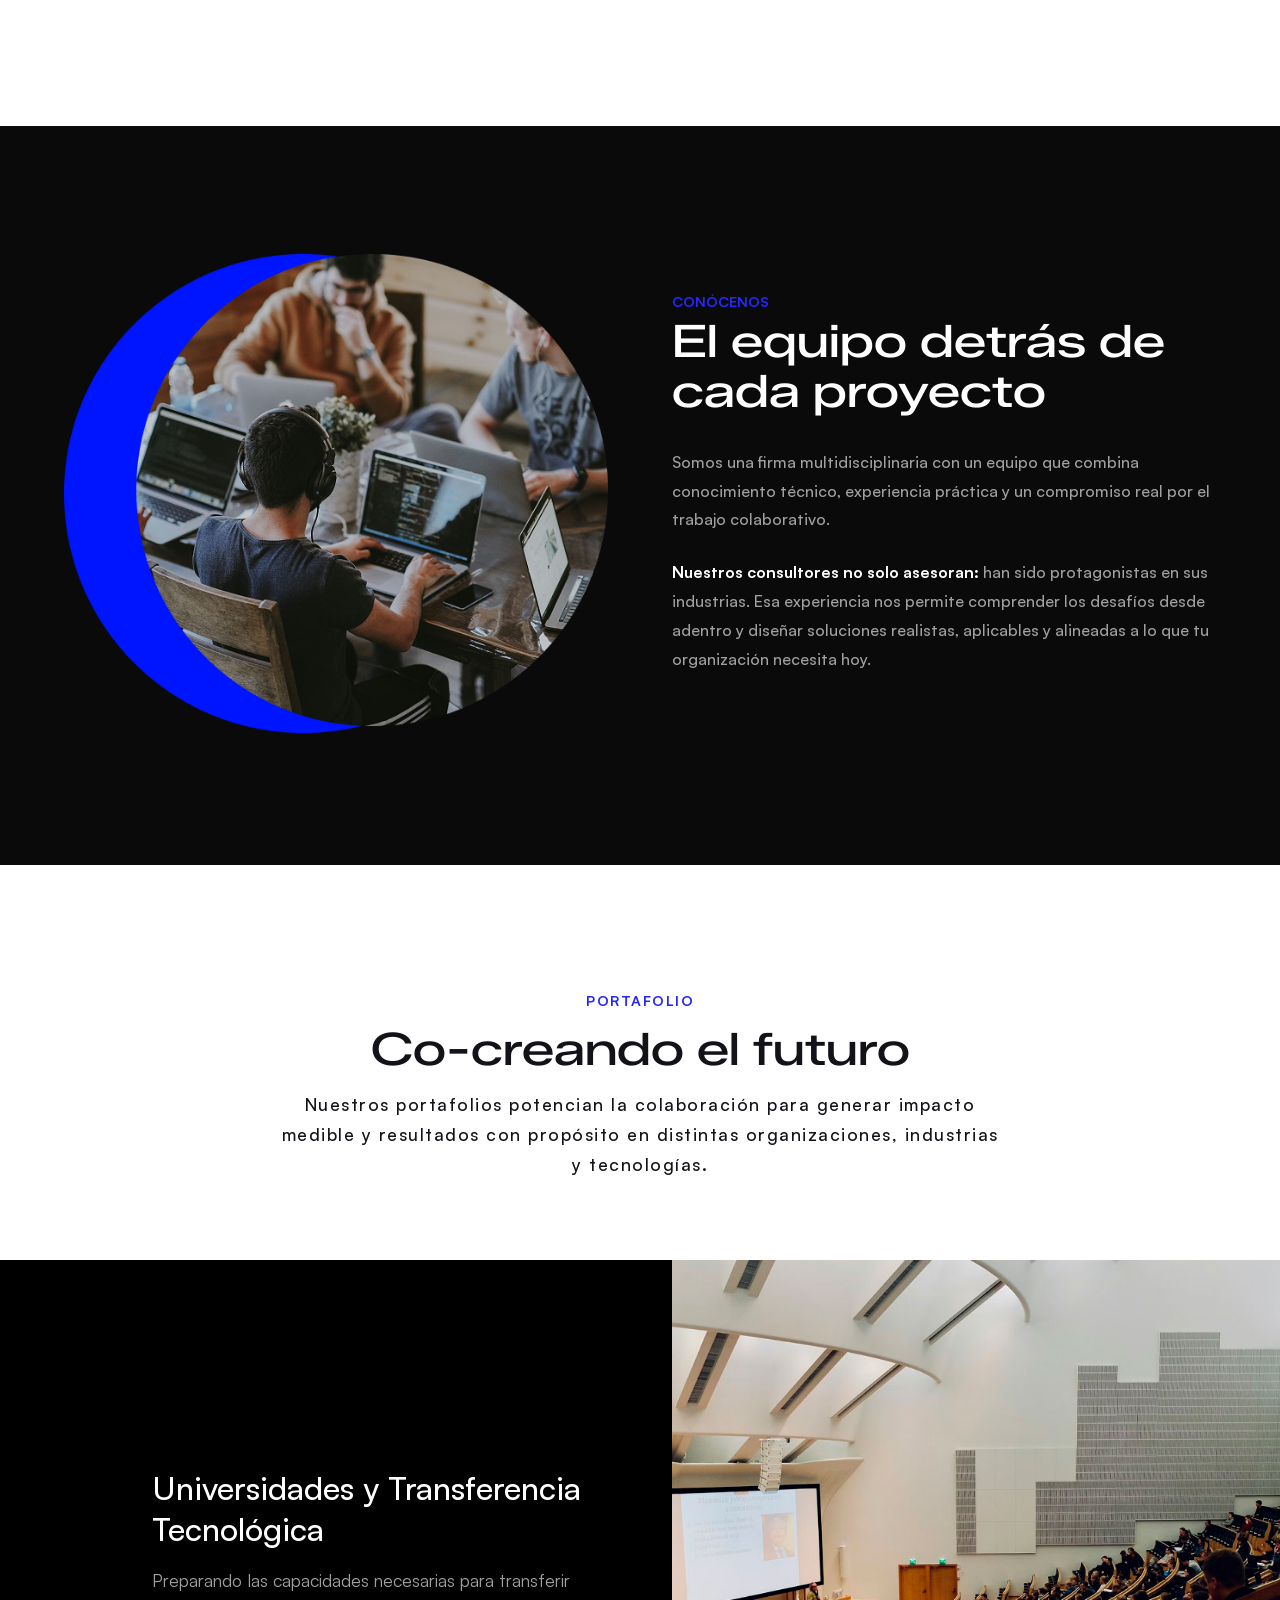
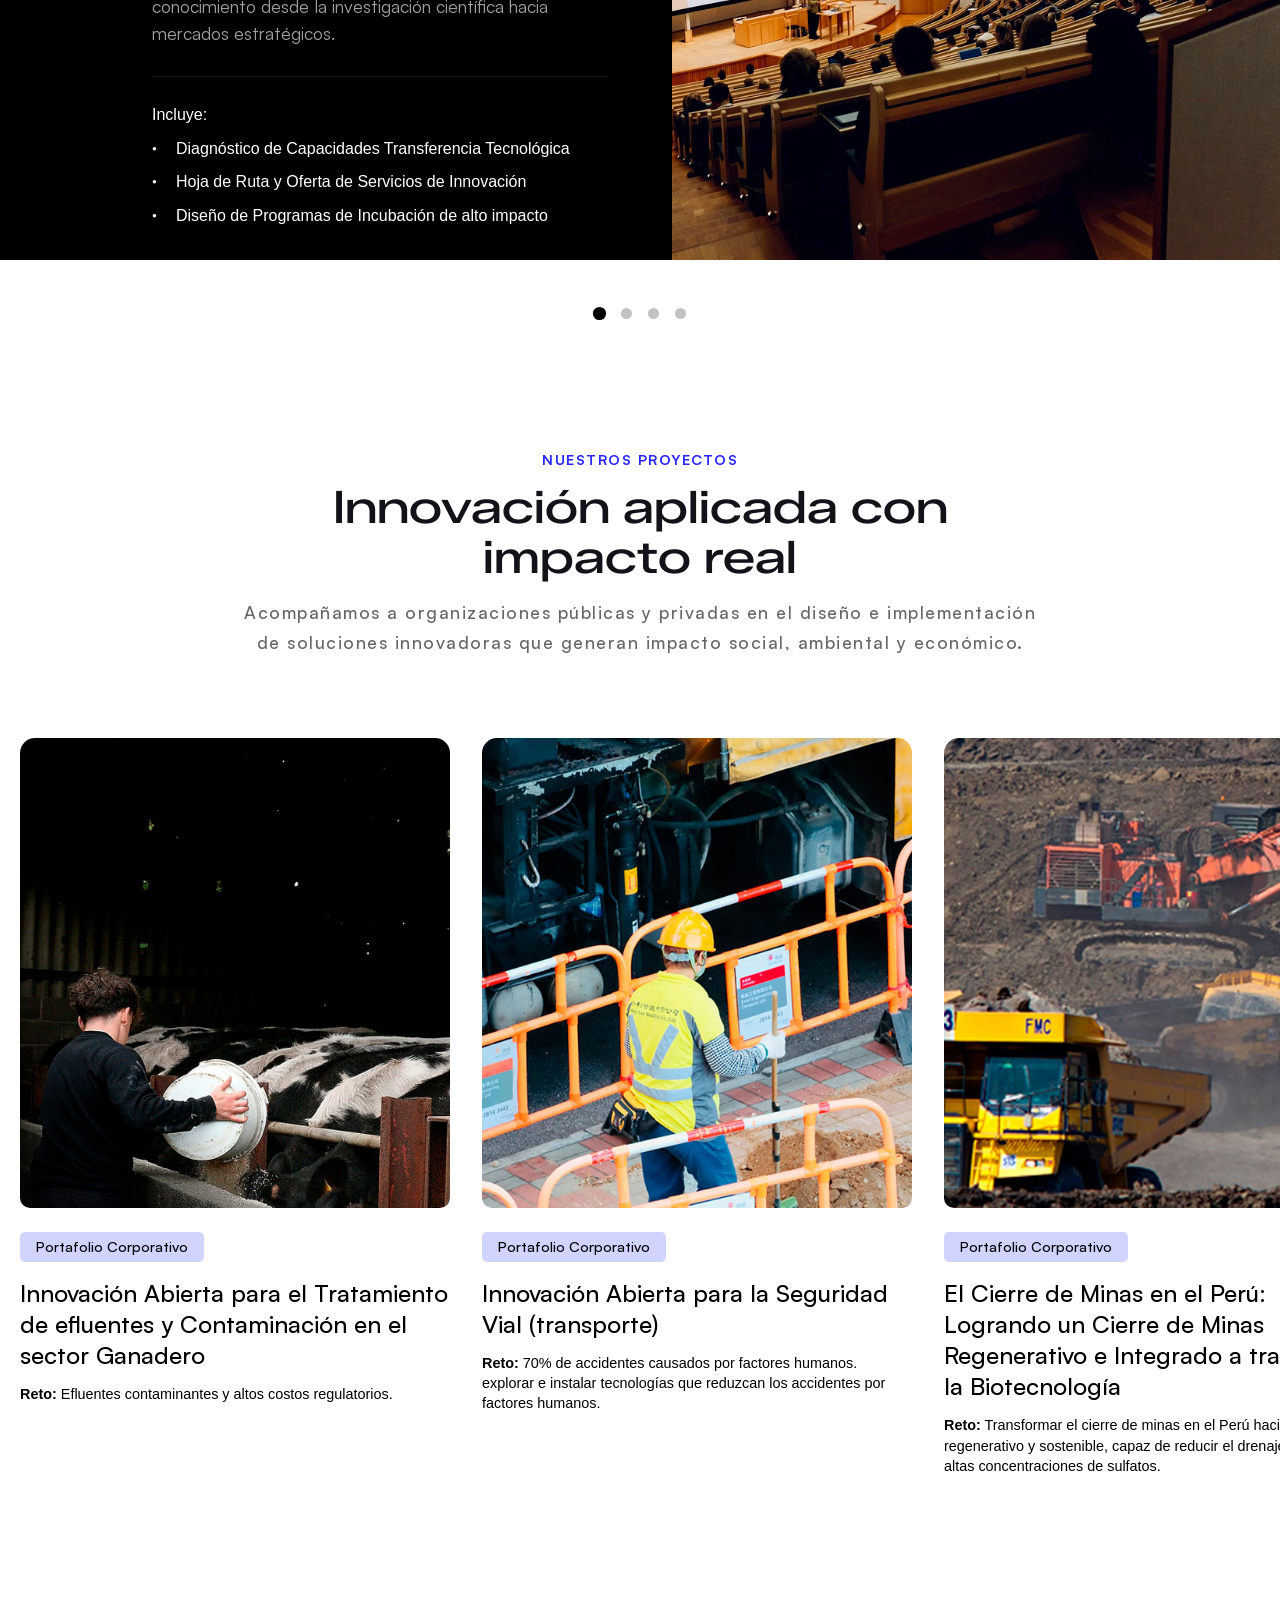
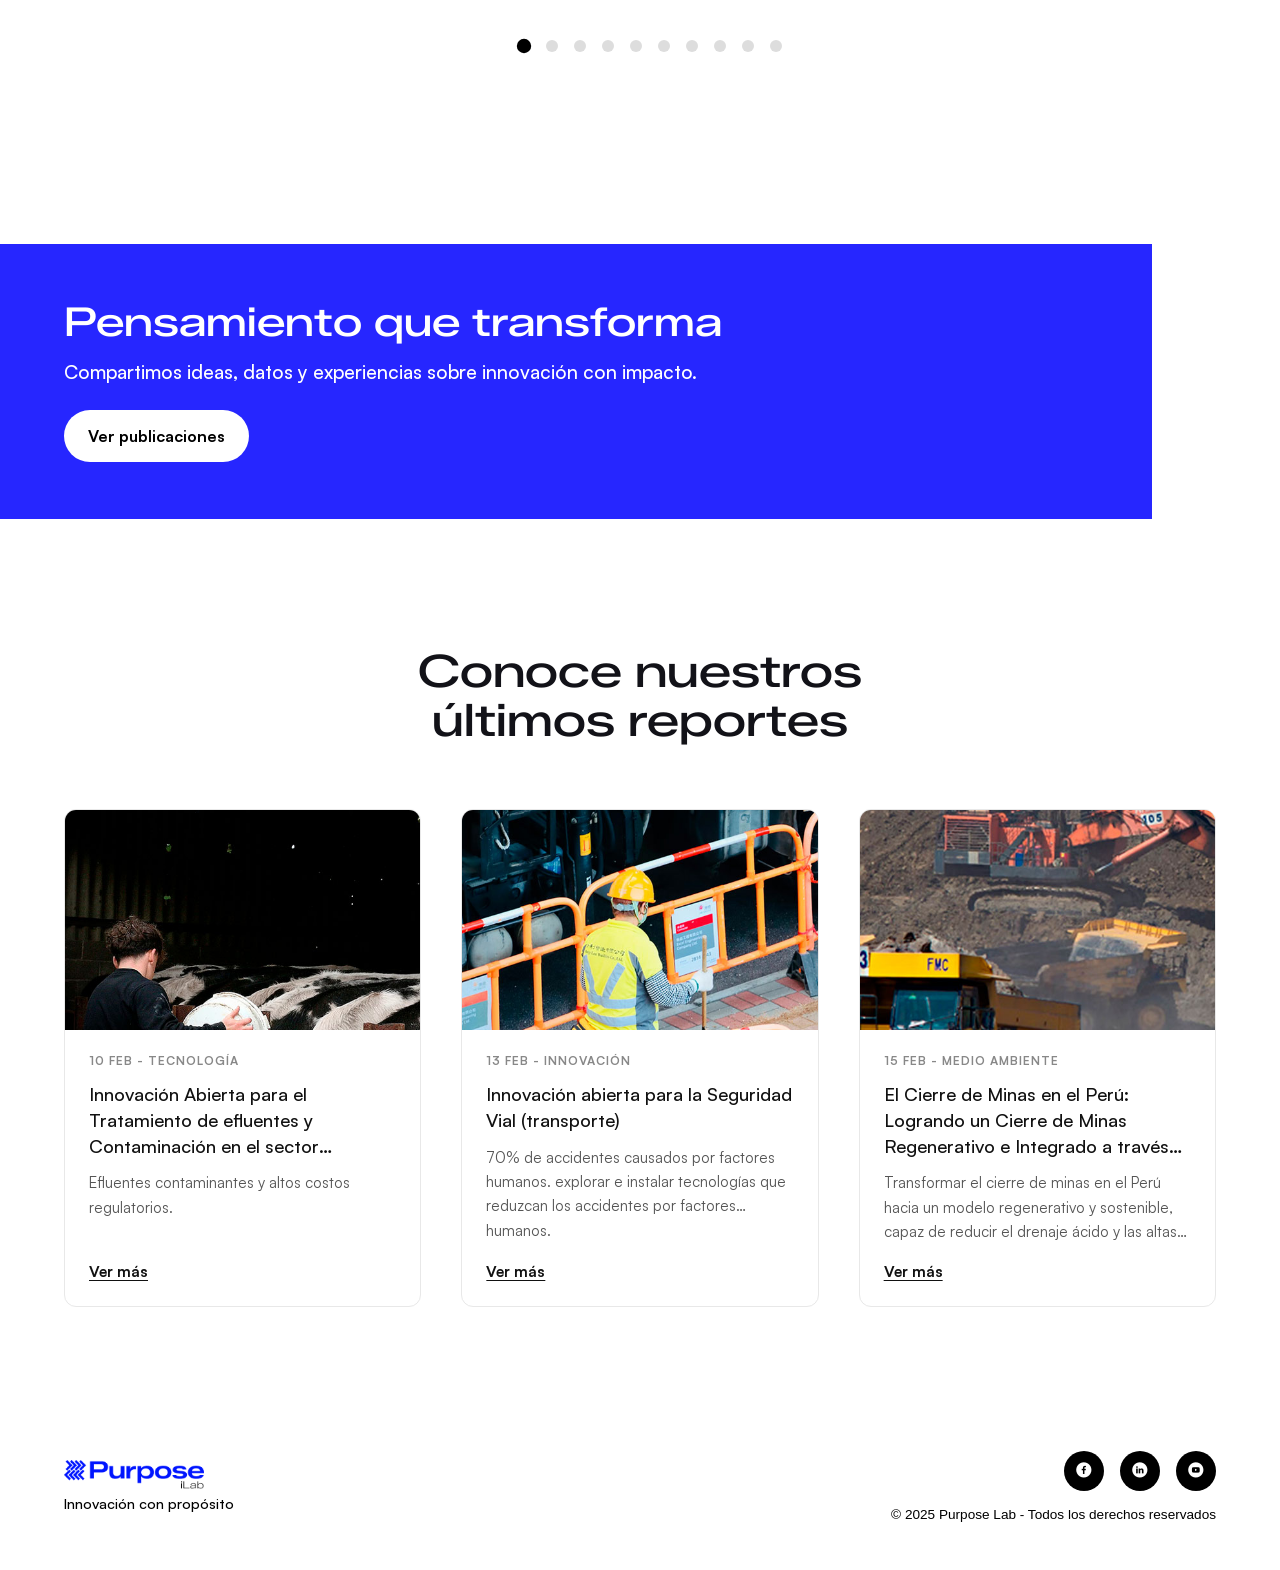
==== commit 57a16e06: "update" ====
--- a/index.html
+++ b/index.html
@@ -3,14 +3,51 @@
 <head>
     <meta charset="UTF-8">
     <meta name="viewport" content="width=device-width, initial-scale=1.0">
-    <title>Purpose - Innovación con propósito</title>
-    <link rel="stylesheet" href="./css/style.css?v10">
+
+    <!-- SEO básico -->
+    <title>Purpose iLab | Innovación con Propósito</title>
+    <meta name="description" content="Purpose iLab es una consultora de innovación latinoamericana que acelera el ciclo de innovación para gobiernos, corporativos y universidades. Especialistas en innovación abierta, transferencia tecnológica y políticas públicas con impacto social, ambiental y económico.">
+    <meta name="keywords" content="innovación, innovación abierta, open innovation, transferencia tecnológica, políticas públicas, innovación corporativa, ecosistemas de innovación, consultoría de innovación, innovación con propósito, impacto social, impacto ambiental, economía circular, biotecnología, universidades, startups, aceleración, Perú, Latinoamérica, América Latina, Purpose Lab, Purpose iLab">
+    <meta name="author" content="Purpose iLab">
+    <meta name="robots" content="index, follow">
+    <meta name="language" content="Spanish">
+    <meta name="revisit-after" content="30 days">
+    <link rel="canonical" href="https://www.purposeilab.com/">
+
+    <!-- Open Graph / Facebook -->
+    <meta property="og:type" content="website">
+    <meta property="og:url" content="https://www.purposeilab.com/">
+    <meta property="og:title" content="Purpose iLab | Innovación con Propósito">
+    <meta property="og:description" content="Aceleramos el ciclo de innovación, potenciamos equipos y gestionamos portafolios de alto impacto para gobiernos, corporativos y universidades en América Latina.">
+    <meta property="og:image" content="https://www.purposeilab.com/img/og-image.jpg">
+    <meta property="og:image:width" content="1200">
+    <meta property="og:image:height" content="630">
+    <meta property="og:site_name" content="Purpose iLab">
+    <meta property="og:locale" content="es_PE">
+
+    <!-- Twitter Card -->
+    <meta name="twitter:card" content="summary_large_image">
+    <meta name="twitter:url" content="https://www.purposeilab.com/">
+    <meta name="twitter:title" content="Purpose iLab | Innovación con Propósito">
+    <meta name="twitter:description" content="Aceleramos el ciclo de innovación, potenciamos equipos y gestionamos portafolios de alto impacto para gobiernos, corporativos y universidades en América Latina.">
+    <meta name="twitter:image" content="https://www.purposeilab.com/img/og-image.jpg">
+
+    <!-- Favicon -->
+    <link rel="icon" type="image/png" sizes="32x32" href="./img/favicon-32x32.png">
+    <link rel="icon" type="image/png" sizes="16x16" href="./img/favicon-16x16.png">
+    <link rel="apple-touch-icon" sizes="180x180" href="./img/apple-touch-icon.png">
+
+    <!-- Preconnect para rendimiento -->
+    <link rel="preconnect" href="https://fonts.googleapis.com">
+    <link rel="preload" as="image" href="./img/logo.png">
+
+    <link rel="stylesheet" href="./css/style.css?v11">
 </head>
 <body>
     <header>
         <nav>
             <a href="#inicio" class="logo">
-                <img src="./img/logo.png" alt="" width="100%">
+                <img src="./img/logo.png" alt="Purpose iLab - Innovación con propósito" width="100%">
             </a>
             <ul class="nav-links">
                 <li><a href="#inicio">Inicio</a></li>
@@ -38,7 +75,7 @@
                 <a href="#proyectos">Explora nuestros proyectos</a>                
             </div>
             <div class="box-bajada">
-                <img src="./img/flecha-header.png" alt="" width="100%">
+                <img src="./img/flecha-header.png" alt="" aria-hidden="true" width="100%">
                 <p>
                     Aceleramos el ciclo de innovación, potenciamos equipos y gestionamos portafolios de alto impacto para gobiernos, corporativos y universidades.
                 </p>
@@ -57,17 +94,17 @@
             </div>
             <div class="metodologia-grid">
                 <div class="metodologia-card">
-                    <img src="./img/bg-metodologia-1.png" alt="" width="100%">
+                    <img src="./img/bg-metodologia-1.png" alt="Modelo centrado en un propósito" width="100%">
                     <h3>Modelo centrado en<br>un propósito</h3>
                     <p>Diseñamos la innovación desde un propósito definido social, climático o industrial que guía cada decisión y acción.</p>
                 </div>
                 <div class="metodologia-card">
-                    <img src="./img/bg-metodologia-2.png" alt="" width="100%">
+                    <img src="./img/bg-metodologia-2.png" alt="El poder de la colaboración" width="100%">
                     <h3>El poder de la<br>colaboración</h3>
                     <p>Construimos estructuras que conectan actores, impulsan alianzas y aceleran la innovación a través del trabajo colaborativo.</p>
                 </div>
                 <div class="metodologia-card">
-                    <img src="./img/bg-metodologia-3.png?v2" alt="" width="100%" style="margin-bottom: 37px;">
+                    <img src="./img/bg-metodologia-3.png?v2" alt="Enfoque data driven" width="100%" style="margin-bottom: 37px;">
                     <h3>Enfoque<br>data driven</h3>
                     <p>Tomamos decisiones guiadas por datos y análisis, reduciendo riesgos y asegurando resultados medibles.</p>
                 </div>
@@ -79,7 +116,7 @@
         <div class="section-content">
             <div class="team-section">
                 <div class="team-image">
-                    <img src="./img/bg-conocenos.png" alt="" width="100%">
+                    <img src="./img/bg-conocenos.png" alt="Equipo multidisciplinario de Purpose iLab" width="100%">
                 </div>
                 <div class="team-text">
                     <h6>conócenos</h6>
@@ -137,7 +174,7 @@
         <header>
             <nav>
                 <a href="#inicio" class="logo">
-                    <img src="./img/logo.png" alt="" width="100%">
+                    <img src="./img/logo.png" alt="Purpose iLab - Innovación con propósito" width="100%">
                 </a>
                 <ul class="nav-links">
                     <li><a href="#inicio">Inicio</a></li>
@@ -245,6 +282,38 @@
         </div>
     </footer>
 
-    <script src="js/main.js?v10"></script>
+    <!-- Schema.org structured data -->
+    <script type="application/ld+json">
+    {
+        "@context": "https://schema.org",
+        "@type": "Organization",
+        "name": "Purpose iLab",
+        "alternateName": "Purpose Lab",
+        "url": "https://www.purposeilab.com",
+        "logo": "https://www.purposeilab.com/img/logo.png",
+        "description": "Consultora de innovación latinoamericana especializada en innovación abierta, transferencia tecnológica, innovación corporativa y políticas públicas con impacto social, ambiental y económico.",
+        "foundingLocation": {
+            "@type": "Country",
+            "name": "Perú"
+        },
+        "areaServed": {
+            "@type": "Place",
+            "name": "América Latina"
+        },
+        "serviceType": [
+            "Innovación Abierta",
+            "Transferencia Tecnológica",
+            "Innovación Corporativa",
+            "Políticas Públicas de Innovación",
+            "Ecosistemas de Innovación"
+        ],
+        "sameAs": [
+            "https://www.linkedin.com/company/purposeilab",
+            "https://medium.com/"
+        ]
+    }
+    </script>
+
+    <script src="js/main.js?v11"></script>
 </body>
 </html>
--- a/css/style.css
+++ b/css/style.css
@@ -577,6 +577,7 @@
         }
 
         .proyectos-scroll-container {
+            padding: 0 0 0 20px;
             position: relative;
             /*max-width: 1400px;*/
             margin: 0 auto;
@@ -588,6 +589,9 @@
             scroll-behavior: smooth;
             scrollbar-width: none;
             -ms-overflow-style: none;
+            -webkit-overflow-scrolling: touch;
+            scroll-snap-type: x proximity;
+            will-change: scroll-position;
         }
 
         .proyectos-wrapper::-webkit-scrollbar {
@@ -599,6 +603,7 @@
             gap: 2rem;
             padding: 1rem 0;
             padding-left: 5%;
+            padding-right: 5%;
         }
 
         .proyecto-card {
@@ -607,6 +612,7 @@
             border-radius: 15px;
             overflow: hidden;
             transition: transform 0.3s;
+            scroll-snap-align: start;
         }
 
         .proyecto-card:hover {
@@ -975,7 +981,7 @@
             }
 
             .proyecto-card {
-                flex: 0 0 300px;
+                flex: 0 0 80vw;
             }
 
             .footer-content {
@@ -1078,7 +1084,7 @@
                 position: absolute;
             }
                 .hero-content h1 {
-                    font-size: 1.8rem;
+                    font-size: 2.6rem;
                 }
             #conocenos{
                 padding: 8rem 5% 4rem;
@@ -1153,6 +1159,14 @@
 
             #proyectos{
                 padding: 8rem 0 11rem;
+            }
+
+            .proyecto-card {
+                flex: 0 0 82vw;
+            }
+
+            .proyecto-image {
+                height: 280px;
             }
 
             #contactanos{
